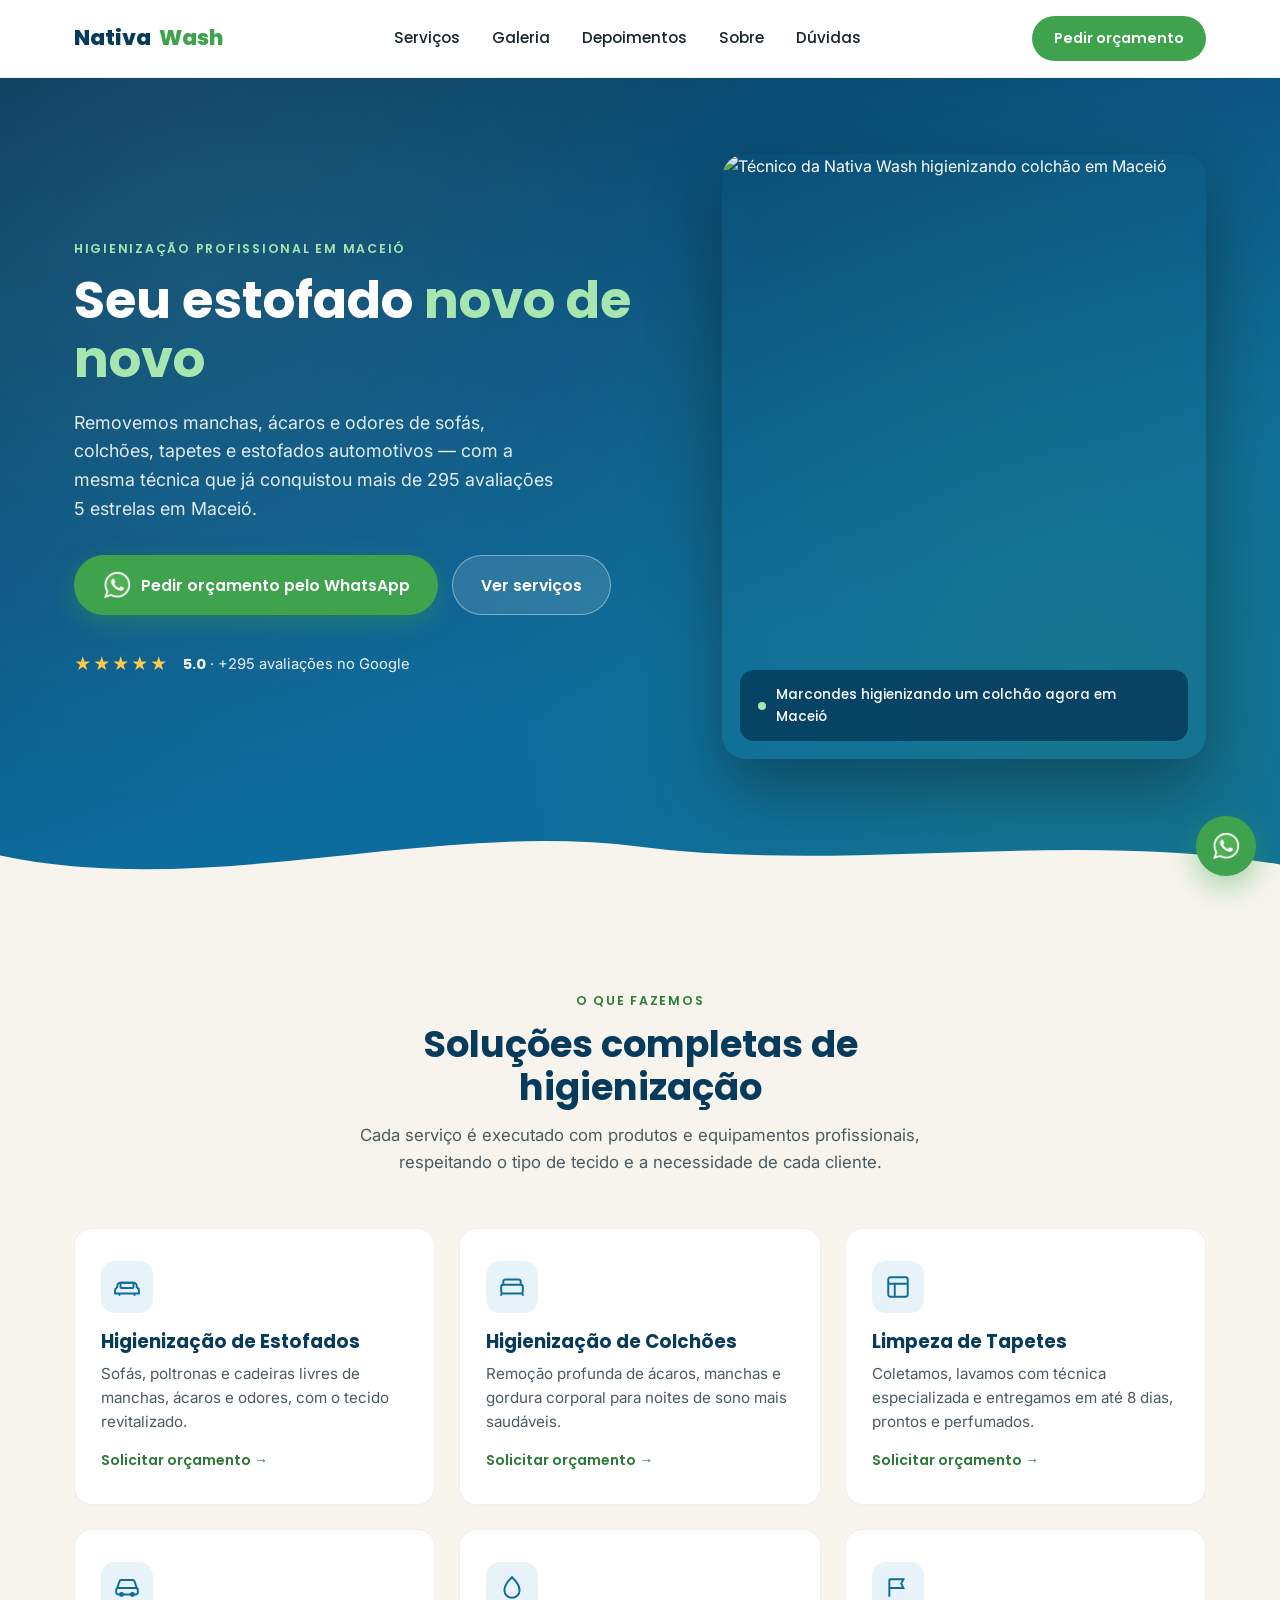
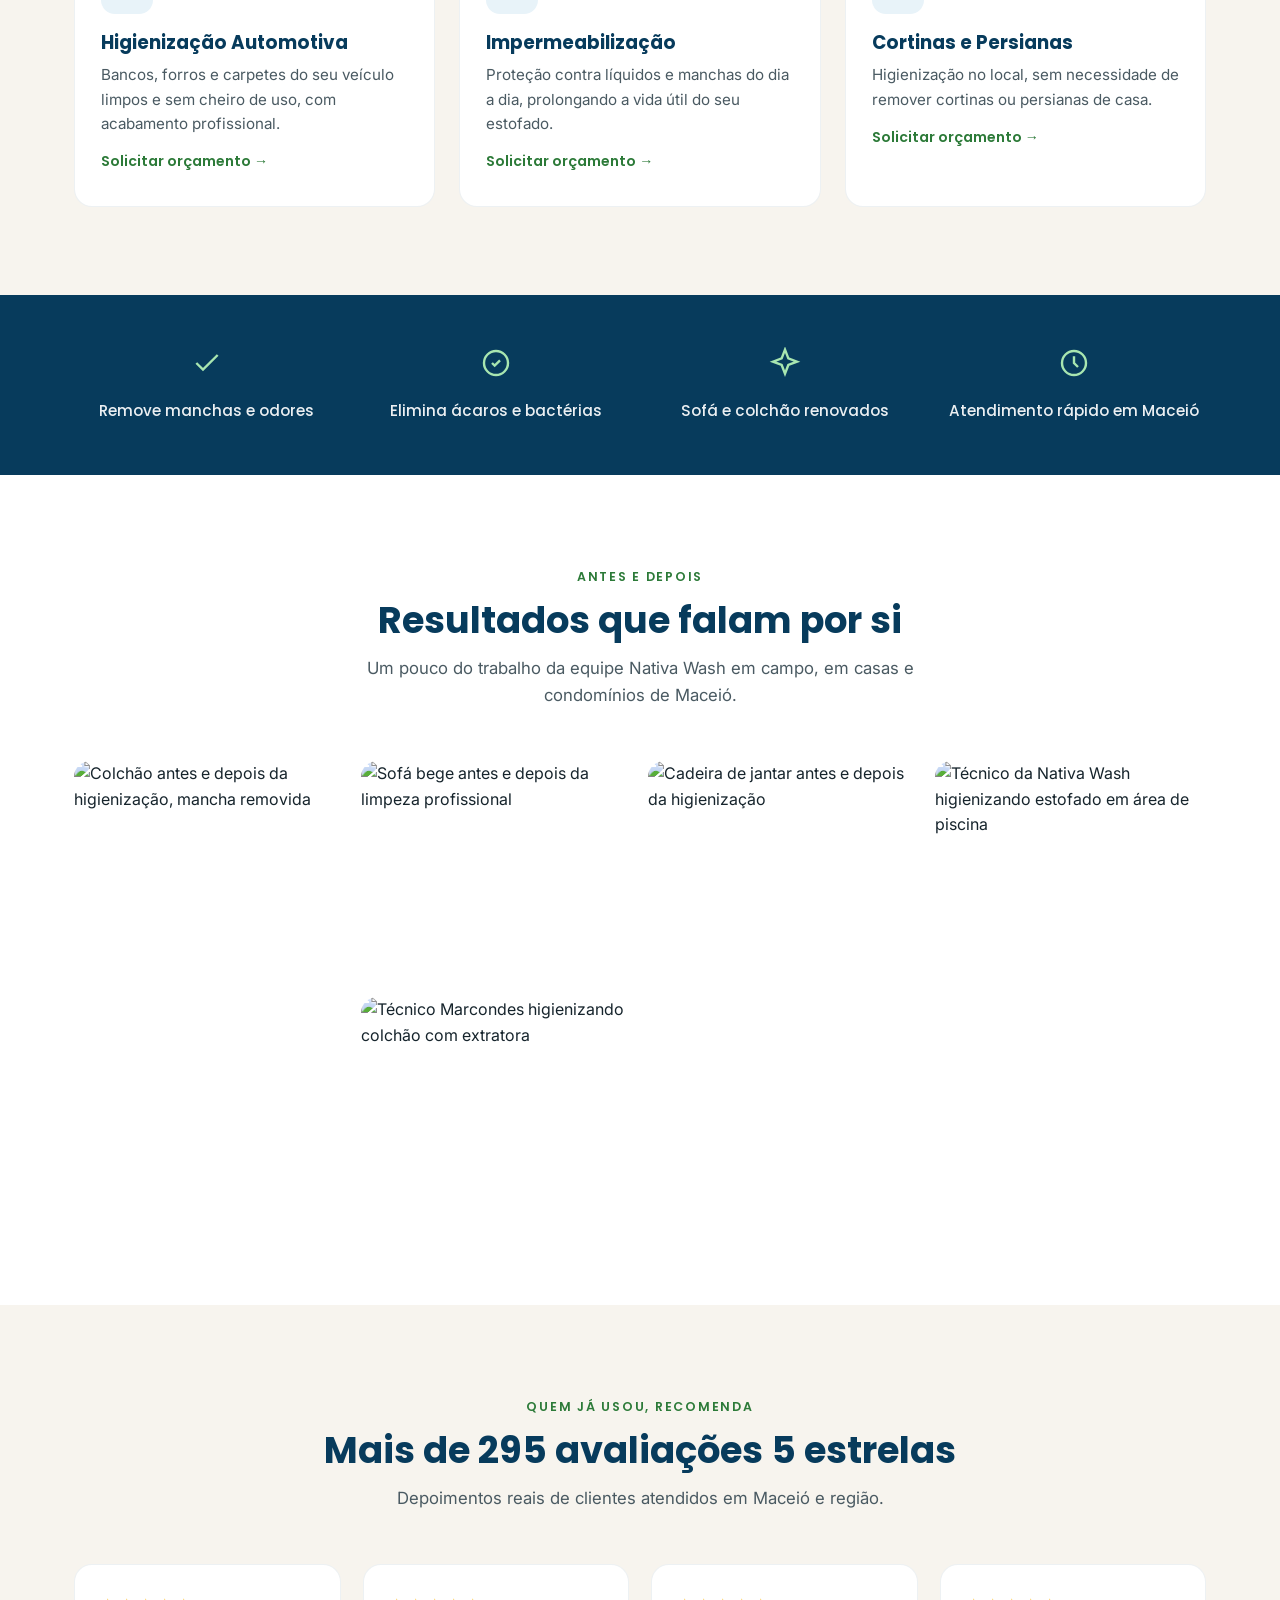
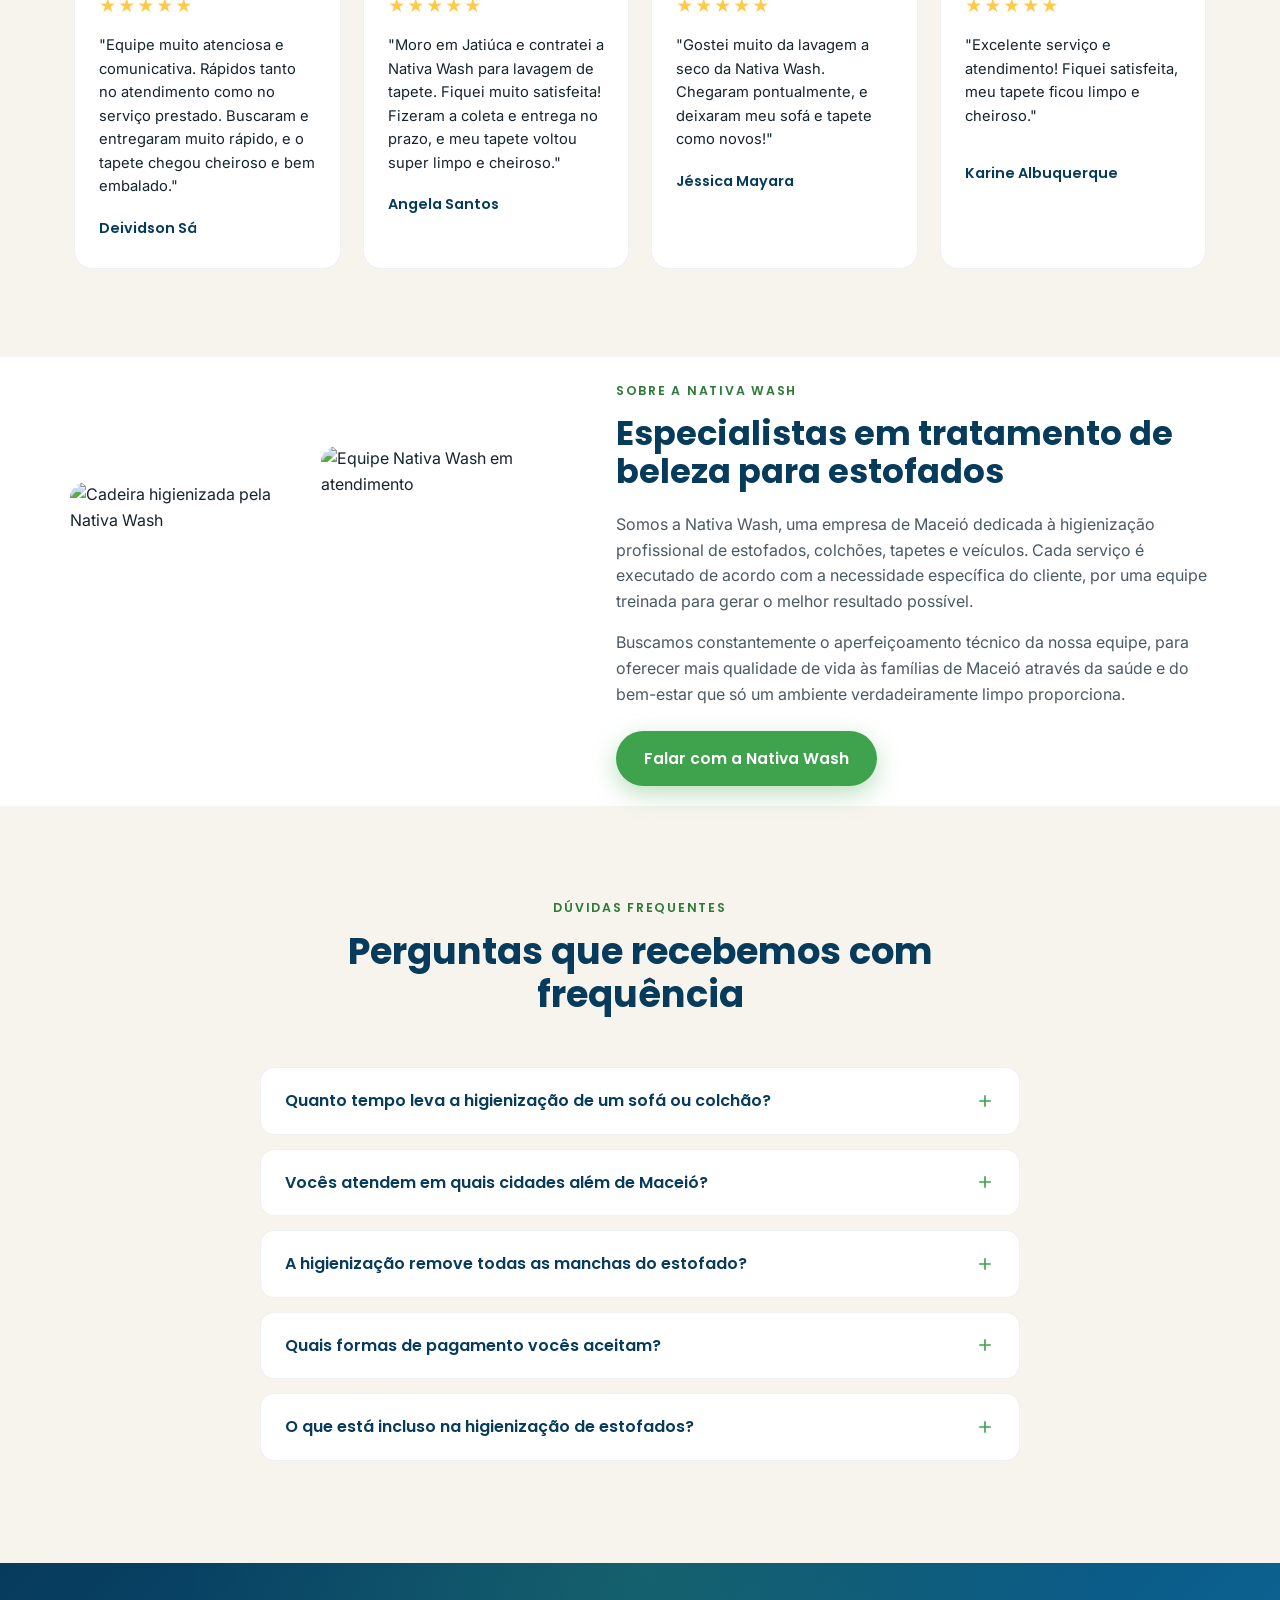
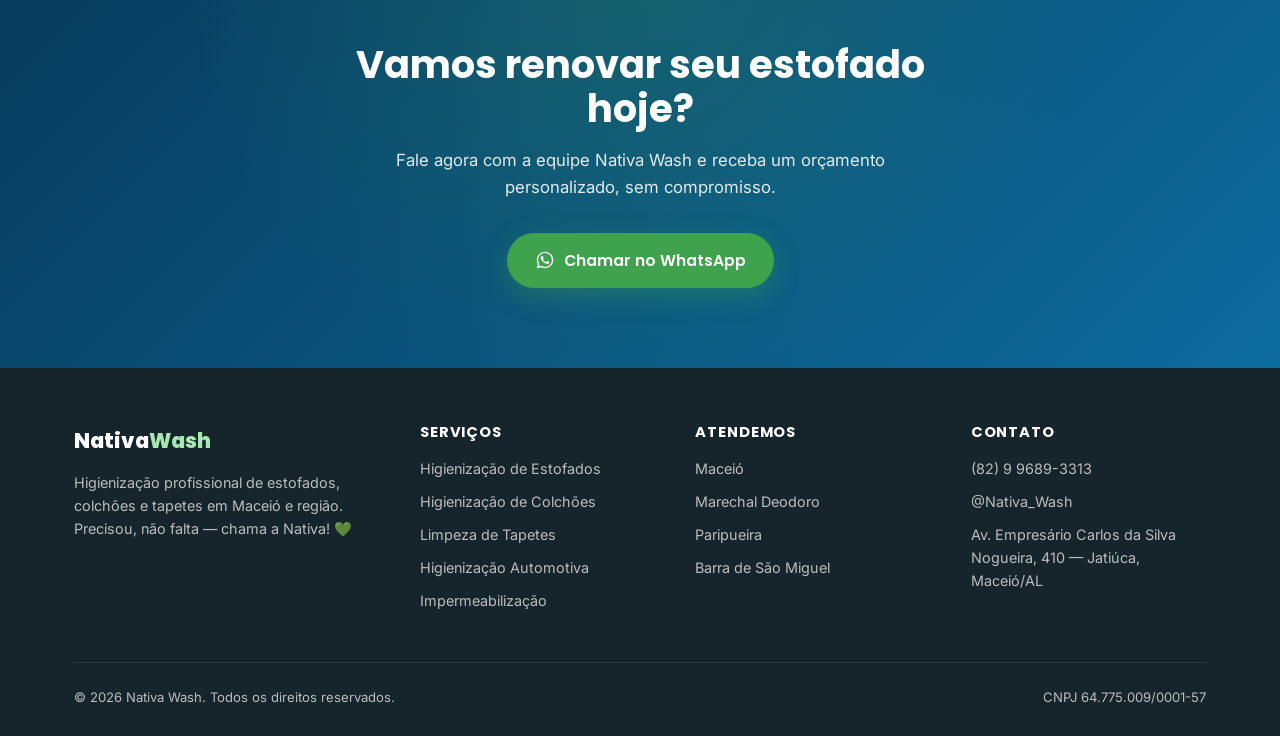
==== index.html @ 1aacaecb "resolvi alguns problemas" ====
<!DOCTYPE html>
<html lang="pt-BR">
<head>
<meta charset="UTF-8">
<meta name="viewport" content="width=device-width, initial-scale=1.0">
<title>Nativa Wash | Limpeza de Sofá, Colchão e Tapetes em Maceió</title>
<meta name="description" content="Higienização profissional de sofás, colchões, tapetes, estofados automotivos e impermeabilização em Maceió, Marechal Deodoro, Paripueira e Barra de São Miguel. +295 avaliações 5 estrelas.">
<meta name="robots" content="index, follow">
<link rel="canonical" href="https://www.nativawash.com.br/">

<meta property="og:type" content="website">
<meta property="og:url" content="https://www.nativawash.com.br/">
<meta property="og:title" content="Nativa Wash | Limpeza de Sofá, Colchão e Tapetes em Maceió">
<meta property="og:description" content="Seu estofado novo de novo! Higienização profissional que remove manchas, ácaros e odores. Atendimento em Maceió e região com mais de 295 avaliações 5 estrelas.">
<meta property="og:locale" content="pt_BR">
<meta property="og:site_name" content="Nativa Wash">

<link rel="stylesheet" href="style.css">

<link rel="preconnect" href="https://fonts.googleapis.com">
<link rel="preconnect" href="https://fonts.gstatic.com" crossorigin>
<link href="https://fonts.googleapis.com/css2?family=Poppins:wght@400;500;600;700;800&family=Inter:wght@400;500;600;700&display=swap" rel="stylesheet">


<script type="application/ld+json">
{
  "@context": "https://schema.org",
  "@type": "LocalBusiness",
  "@id": "https://www.nativawash.com.br/#negocio",
  "name": "Nativa Wash",
  "image": "https://www.nativawash.com.br/images/tecnico-estofado-externo.jpg",
  "description": "Higienização profissional de sofás, colchões, tapetes, cortinas, estofados automotivos e impermeabilização em Maceió e região.",
  "url": "https://www.nativawash.com.br/",
  "telephone": "+5582996893313",
  "priceRange": "R$27,50 - R$300",
  "address": {
    "@type": "PostalAddress",
    "streetAddress": "Av. Empresário Carlos da Silva Nogueira, 410",
    "addressLocality": "Maceió",
    "addressRegion": "AL",
    "addressCountry": "BR"
  },
  "geo": {
    "@type": "GeoCoordinates",
    "latitude": -9.6549,
    "longitude": -35.7089
  },
  "areaServed": [
    {"@type": "City", "name": "Maceió"},
    {"@type": "City", "name": "Marechal Deodoro"},
    {"@type": "City", "name": "Paripueira"},
    {"@type": "City", "name": "Barra de São Miguel"}
  ],
  "openingHoursSpecification": [
    {
      "@type": "OpeningHoursSpecification",
      "dayOfWeek": ["Monday","Tuesday","Wednesday","Thursday","Friday","Saturday"],
      "opens": "08:00",
      "closes": "18:00"
    }
  ],
  "sameAs": [
    "https://www.instagram.com/Nativa_Wash/"
  ],
  "aggregateRating": {
    "@type": "AggregateRating",
    "ratingValue": "5.0",
    "reviewCount": "295"
  },
  "review": [
    {
      "@type": "Review",
      "author": {"@type": "Person", "name": "Deividson Sá"},
      "reviewRating": {"@type": "Rating", "ratingValue": "5"},
      "reviewBody": "Equipe muito atenciosa e comunicativa. Rápidos tanto no atendimento como no serviço prestado. O tapete chegou muito cheiroso e bem embalado."
    },
    {
      "@type": "Review",
      "author": {"@type": "Person", "name": "Angela Santos"},
      "reviewRating": {"@type": "Rating", "ratingValue": "5"},
      "reviewBody": "Contratei a Nativa Wash para lavagem de tapete. Fizeram a coleta e entrega no prazo, e meu tapete voltou super limpo e cheiroso."
    },
    {
      "@type": "Review",
      "author": {"@type": "Person", "name": "Jéssica Mayara"},
      "reviewRating": {"@type": "Rating", "ratingValue": "5"},
      "reviewBody": "Gostei muito da lavagem a seco da Nativa Wash. Chegaram pontualmente, deixaram meu sofá e tapete como novos!"
    },
    {
      "@type": "Review",
      "author": {"@type": "Person", "name": "Karine Albuquerque"},
      "reviewRating": {"@type": "Rating", "ratingValue": "5"},
      "reviewBody": "Excelente serviço e atendimento! Satisfeita, meu tapete ficou limpo e cheiroso."
    }
  ]
}
</script>
<script type="application/ld+json">
{
  "@context": "https://schema.org",
  "@type": "FAQPage",
  "mainEntity": [
    {
      "@type": "Question",
      "name": "Quanto tempo leva a higienização de um sofá ou colchão?",
      "acceptedAnswer": {
        "@type": "Answer",
        "text": "A higienização de sofás e colchões é feita no local e leva em média de 1 a 2 horas, dependendo do tamanho e do tipo de tecido. Já os tapetes são recolhidos, lavados em nossa estrutura e devolvidos em até 8 dias."
      }
    },
    {
      "@type": "Question",
      "name": "Vocês atendem em quais cidades além de Maceió?",
      "acceptedAnswer": {
        "@type": "Answer",
        "text": "Além de Maceió, atendemos Marechal Deodoro, Paripueira e Barra de São Miguel."
      }
    },
    {
      "@type": "Question",
      "name": "A higienização remove todas as manchas do estofado?",
      "acceptedAnswer": {
        "@type": "Answer",
        "text": "Nosso processo faz o tratamento e remoção de manchas com produtos e técnicas profissionais, alcançando ótimos resultados na grande maioria dos casos. Manchas muito antigas ou em tecidos já desgastados podem ter remoção parcial, o que é avaliado antes do serviço."
      }
    },
    {
      "@type": "Question",
      "name": "Quais formas de pagamento vocês aceitam?",
      "acceptedAnswer": {
        "@type": "Answer",
        "text": "Aceitamos cartão, dinheiro e Pix, com condições à vista com desconto ou parcelado em até 3x."
      }
    },
    {
      "@type": "Question",
      "name": "O que está incluso na higienização de estofados?",
      "acceptedAnswer": {
        "@type": "Answer",
        "text": "O serviço inclui alvejamento do tecido, tratamento e remoção de manchas, higienização profunda e neutralização de odores, deixando o estofado limpo, renovado e livre de ácaros."
      }
    }
  ]
}
</script>

</head>
<body>
<header>
  <div class="nav-wrap">
    <a href="#" class="logo">Nativa<span>Wash</span></a>
    <nav class="nav-links">
      <a href="#servicos">Serviços</a>
      <a href="#galeria">Galeria</a>
      <a href="#depoimentos">Depoimentos</a>
      <a href="#sobre">Sobre</a>
      <a href="#faq">Dúvidas</a>
    </nav>
    <a href="https://api.whatsapp.com/send?phone=5582996893313&text=Ol%C3%A1!%20Quero%20um%20or%C3%A7amento%20de%20higieniza%C3%A7%C3%A3o." class="nav-cta">Pedir orçamento</a>
  </div>
</header>

<section class="hero">
  <div class="container hero-grid">
    <div>
      <span class="eyebrow" style="color:#A8E6B0;">Higienização profissional em Maceió</span>
      <h1>Seu estofado <em>novo de novo</em></h1>
      <p class="lead">Removemos manchas, ácaros e odores de sofás, colchões, tapetes e estofados automotivos — com a mesma técnica que já conquistou mais de 295 avaliações 5 estrelas em Maceió.</p>
      <div class="hero-ctas">
        <a href="https://api.whatsapp.com/send?phone=5582996893313&text=Ol%C3%A1!%20Quero%20um%20or%C3%A7amento%20de%20higieniza%C3%A7%C3%A3o." class="btn btn-primary">
          <img src="images/icons/whatsapp.ico" alt="logo whatsapp" width="30px">
          Pedir orçamento pelo WhatsApp
        </a>
        <a href="#servicos" class="btn btn-ghost">Ver serviços</a>
      </div>
      <div class="hero-trust">
        <span class="stars">★★★★★</span>
        <span><b>5.0</b> · +295 avaliações no Google</span>
      </div>
    </div>
    <div class="hero-photo">
      <img src="images/colchao-tecnico-trabalhando.jpg" alt="Técnico da Nativa Wash higienizando colchão em Maceió" loading="eager">
      <div class="hero-photo-badge">
        <span class="dot"></span>
        Marcondes higienizando um colchão agora em Maceió
      </div>
    </div>
  </div>
  <div class="wave-divider">
    <svg viewBox="0 0 1440 90" preserveAspectRatio="none" xmlns="http://www.w3.org/2000/svg">
      <path d="M0,40 C240,90 480,0 720,30 C960,60 1200,10 1440,50 L1440,90 L0,90 Z" fill="#F7F4EE"/>
    </svg>
  </div>
</section>

<section id="servicos" class="services-section">
  <div class="container">
    <div class="section-head">
      <span class="eyebrow">O que fazemos</span>
      <h2>Soluções completas de higienização</h2>
      <p>Cada serviço é executado com produtos e equipamentos profissionais, respeitando o tipo de tecido e a necessidade de cada cliente.</p>
    </div>
    <div class="services-grid">

      <div class="service-card">
        <div class="service-icon"><svg viewBox="0 0 24 24" fill="none" stroke="currentColor" stroke-width="1.8"><path d="M3 13v-2a3 3 0 0 1 3-3h12a3 3 0 0 1 3 3v2"/><path d="M3 13a2 2 0 0 0-2 2v3h22v-3a2 2 0 0 0-2-2"/><path d="M5 18v2M19 18v2"/><rect x="6" y="8" width="12" height="5" rx="1"/></svg></div>
        <h3>Higienização de Estofados</h3>
        <p>Sofás, poltronas e cadeiras livres de manchas, ácaros e odores, com o tecido revitalizado.</p>
        <a href="https://api.whatsapp.com/send?phone=5582996893313&text=Quero%20or%C3%A7amento%20para%20higieniza%C3%A7%C3%A3o%20de%20estofado">Solicitar orçamento →</a>
      </div>

      <div class="service-card">
        <div class="service-icon"><svg viewBox="0 0 24 24" fill="none" stroke="currentColor" stroke-width="1.8"><rect x="2" y="10" width="20" height="8" rx="2"/><path d="M4 10V7a2 2 0 0 1 2-2h12a2 2 0 0 1 2 2v3"/><path d="M2 18v2M22 18v2"/></svg></div>
        <h3>Higienização de Colchões</h3>
        <p>Remoção profunda de ácaros, manchas e gordura corporal para noites de sono mais saudáveis.</p>
        <a href="https://api.whatsapp.com/send?phone=5582996893313&text=Quero%20or%C3%A7amento%20para%20higieniza%C3%A7%C3%A3o%20de%20colch%C3%A3o">Solicitar orçamento →</a>
      </div>

      <div class="service-card">
        <div class="service-icon"><svg viewBox="0 0 24 24" fill="none" stroke="currentColor" stroke-width="1.8"><rect x="3" y="3" width="18" height="18" rx="2"/><path d="M3 9h18M9 21V9"/></svg></div>
        <h3>Limpeza de Tapetes</h3>
        <p>Coletamos, lavamos com técnica especializada e entregamos em até 8 dias, prontos e perfumados.</p>
        <a href="https://api.whatsapp.com/send?phone=5582996893313&text=Quero%20or%C3%A7amento%20para%20limpeza%20de%20tapete">Solicitar orçamento →</a>
      </div>

      <div class="service-card">
        <div class="service-icon"><svg viewBox="0 0 24 24" fill="none" stroke="currentColor" stroke-width="1.8"><path d="M3 12l2-6a2 2 0 0 1 2-1.4h10a2 2 0 0 1 2 1.4l2 6"/><rect x="2" y="12" width="20" height="6" rx="2"/><circle cx="7" cy="18" r="1.4"/><circle cx="17" cy="18" r="1.4"/></svg></div>
        <h3>Higienização Automotiva</h3>
        <p>Bancos, forros e carpetes do seu veículo limpos e sem cheiro de uso, com acabamento profissional.</p>
        <a href="https://api.whatsapp.com/send?phone=5582996893313&text=Quero%20or%C3%A7amento%20para%20higieniza%C3%A7%C3%A3o%20automotiva">Solicitar orçamento →</a>
      </div>

      <div class="service-card">
        <div class="service-icon"><svg viewBox="0 0 24 24" fill="none" stroke="currentColor" stroke-width="1.8"><path d="M12 2s7 6.5 7 12a7 7 0 0 1-14 0c0-5.5 7-12 7-12z"/></svg></div>
        <h3>Impermeabilização</h3>
        <p>Proteção contra líquidos e manchas do dia a dia, prolongando a vida útil do seu estofado.</p>
        <a href="https://api.whatsapp.com/send?phone=5582996893313&text=Quero%20or%C3%A7amento%20para%20impermeabiliza%C3%A7%C3%A3o">Solicitar orçamento →</a>
      </div>

      <div class="service-card">
        <div class="service-icon"><svg viewBox="0 0 24 24" fill="none" stroke="currentColor" stroke-width="1.8"><path d="M4 4v16M4 4h13l-2 4 2 4H4"/></svg></div>
        <h3>Cortinas e Persianas</h3>
        <p>Higienização no local, sem necessidade de remover cortinas ou persianas de casa.</p>
        <a href="https://api.whatsapp.com/send?phone=5582996893313&text=Quero%20or%C3%A7amento%20para%20cortinas%20e%20persianas">Solicitar orçamento →</a>
      </div>

    </div>
  </div>
</section>

<div class="benefits">
  <div class="container benefits-grid">
    <div class="benefit-item">
      <svg viewBox="0 0 24 24" fill="none" stroke="currentColor" stroke-width="1.8"><path d="M20 6L9 17l-5-5"/></svg>
      <p>Remove manchas e odores</p>
    </div>
    <div class="benefit-item">
      <svg viewBox="0 0 24 24" fill="none" stroke="currentColor" stroke-width="1.8"><circle cx="12" cy="12" r="9"/><path d="M9 12l2 2 4-4"/></svg>
      <p>Elimina ácaros e bactérias</p>
    </div>
    <div class="benefit-item">
      <svg viewBox="0 0 24 24" fill="none" stroke="currentColor" stroke-width="1.8"><path d="M12 2l2.5 6.5L21 11l-6.5 2.5L12 20l-2.5-6.5L3 11l6.5-2.5z"/></svg>
      <p>Sofá e colchão renovados</p>
    </div>
    <div class="benefit-item">
      <svg viewBox="0 0 24 24" fill="none" stroke="currentColor" stroke-width="1.8"><circle cx="12" cy="12" r="9"/><path d="M12 7v5l3 3"/></svg>
      <p>Atendimento rápido em Maceió</p>
    </div>
  </div>
</div>

<section id="galeria">
  <div class="container">
    <div class="section-head">
      <span class="eyebrow">Antes e depois</span>
      <h2>Resultados que falam por si</h2>
      <p>Um pouco do trabalho da equipe Nativa Wash em campo, em casas e condomínios de Maceió.</p>
    </div>
    <div class="gallery-grid">
      <a href="images/colchao-mancha-antes-depois.jpg" target="_blank" class="gallery-item-tall" data-label="Colchão: mancha removida por completo">
        <img src="images/colchao-mancha-antes-depois.jpg" alt="Colchão antes e depois da higienização, mancha removida" loading="lazy">
      </a>
      <a href="images/sofa-antes-depois.jpg" target="_blank" data-label="Sofá: manchas removidas">
        <img src="images/sofa-antes-depois.jpg" alt="Sofá bege antes e depois da limpeza profissional" loading="lazy">
      </a>
      <a href="images/cadeira-antes-depois.jpg" target="_blank" data-label="Cadeira de jantar renovada">
        <img src="images/cadeira-antes-depois.jpg" alt="Cadeira de jantar antes e depois da higienização" loading="lazy">
      </a>
      <a href="images/tecnico-estofado-externo.jpg" target="_blank" class="gallery-item-tall" data-label="Higienização de estofado de área externa">
        <img src="images/tecnico-estofado-externo.jpg" alt="Técnico da Nativa Wash higienizando estofado em área de piscina" loading="lazy">
      </a>
      <a href="images/colchao-tecnico-trabalhando.jpg" target="_blank" data-label="Colchão sendo higienizado em Maceió">
        <img src="images/colchao-tecnico-trabalhando.jpg" alt="Técnico Marcondes higienizando colchão com extratora" loading="lazy">
      </a>
    </div>
  </div>
</section>

<section id="depoimentos" class="testimonials-section">
  <div class="container">
    <div class="section-head">
      <span class="eyebrow">Quem já usou, recomenda</span>
      <h2>Mais de 295 avaliações 5 estrelas</h2>
      <p>Depoimentos reais de clientes atendidos em Maceió e região.</p>
    </div>
    <div class="testimonial-grid">
      <div class="testimonial-card">
        <span class="stars">★★★★★</span>
        <p>"Equipe muito atenciosa e comunicativa. Rápidos tanto no atendimento como no serviço prestado. Buscaram e entregaram muito rápido, e o tapete chegou cheiroso e bem embalado."</p>
        <div class="testimonial-name">Deividson Sá</div>
      </div>
      <div class="testimonial-card">
        <span class="stars">★★★★★</span>
        <p>"Moro em Jatiúca e contratei a Nativa Wash para lavagem de tapete. Fiquei muito satisfeita! Fizeram a coleta e entrega no prazo, e meu tapete voltou super limpo e cheiroso."</p>
        <div class="testimonial-name">Angela Santos</div>
      </div>
      <div class="testimonial-card">
        <span class="stars">★★★★★</span>
        <p>"Gostei muito da lavagem a seco da Nativa Wash. Chegaram pontualmente, e deixaram meu sofá e tapete como novos!"</p>
        <div class="testimonial-name">Jéssica Mayara</div>
      </div>
      <div class="testimonial-card">
        <span class="stars">★★★★★</span>
        <p>"Excelente serviço e atendimento! Fiquei satisfeita, meu tapete ficou limpo e cheiroso."</p>
        <div class="testimonial-name">Karine Albuquerque</div>
      </div>
    </div>
  </div>
</section>

<section id="sobre" class="container about-section">
  <div class="about-images">
    <img src="images/cadeira-antes-depois.jpg" alt="Cadeira higienizada pela Nativa Wash" loading="lazy">
    <img src="images/tecnico-estofado-externo.jpg" alt="Equipe Nativa Wash em atendimento" loading="lazy">
  </div>
  <div class="about-text">
    <span class="eyebrow">Sobre a Nativa Wash</span>
    <h2>Especialistas em tratamento de beleza para estofados</h2>
    <p>Somos a Nativa Wash, uma empresa de Maceió dedicada à higienização profissional de estofados, colchões, tapetes e veículos. Cada serviço é executado de acordo com a necessidade específica do cliente, por uma equipe treinada para gerar o melhor resultado possível.</p>
    <p>Buscamos constantemente o aperfeiçoamento técnico da nossa equipe, para oferecer mais qualidade de vida às famílias de Maceió através da saúde e do bem-estar que só um ambiente verdadeiramente limpo proporciona.</p>
    <a href="https://api.whatsapp.com/send?phone=5582996893313" class="btn btn-primary" style="background:var(--green); margin-top:8px;">Falar com a Nativa Wash</a>
  </div>
</section>

<section id="faq" class="faq-section">
  <div class="container">
    <div class="section-head">
      <span class="eyebrow">Dúvidas frequentes</span>
      <h2>Perguntas que recebemos com frequência</h2>
    </div>
    <div class="faq-list">

      <div class="faq-item">
        <div class="faq-question">Quanto tempo leva a higienização de um sofá ou colchão?
          <svg viewBox="0 0 24 24" fill="none" stroke="currentColor" stroke-width="2"><path d="M12 5v14M5 12h14"/></svg>
        </div>
        <div class="faq-answer">A higienização de sofás e colchões é feita no local e leva em média de 1 a 2 horas, dependendo do tamanho e do tipo de tecido. Já os tapetes são recolhidos, lavados em nossa estrutura e devolvidos em até 8 dias.</div>
      </div>

      <div class="faq-item">
        <div class="faq-question">Vocês atendem em quais cidades além de Maceió?
          <svg viewBox="0 0 24 24" fill="none" stroke="currentColor" stroke-width="2"><path d="M12 5v14M5 12h14"/></svg>
        </div>
        <div class="faq-answer">Além de Maceió, atendemos Marechal Deodoro, Paripueira e Barra de São Miguel.</div>
      </div>

      <div class="faq-item">
        <div class="faq-question">A higienização remove todas as manchas do estofado?
          <svg viewBox="0 0 24 24" fill="none" stroke="currentColor" stroke-width="2"><path d="M12 5v14M5 12h14"/></svg>
        </div>
        <div class="faq-answer">Nosso processo faz o tratamento e remoção de manchas com produtos e técnicas profissionais, alcançando ótimos resultados na grande maioria dos casos. Manchas muito antigas ou em tecidos já desgastados podem ter remoção parcial, o que avaliamos antes do serviço.</div>
      </div>

      <div class="faq-item">
        <div class="faq-question">Quais formas de pagamento vocês aceitam?
          <svg viewBox="0 0 24 24" fill="none" stroke="currentColor" stroke-width="2"><path d="M12 5v14M5 12h14"/></svg>
        </div>
        <div class="faq-answer">Aceitamos cartão, dinheiro e Pix, com condições à vista com desconto ou parcelado em até 3x.</div>
      </div>

      <div class="faq-item">
        <div class="faq-question">O que está incluso na higienização de estofados?
          <svg viewBox="0 0 24 24" fill="none" stroke="currentColor" stroke-width="2"><path d="M12 5v14M5 12h14"/></svg>
        </div>
        <div class="faq-answer">O serviço inclui alvejamento do tecido, tratamento e remoção de manchas, higienização profunda e neutralização de odores, deixando o estofado limpo, renovado e livre de ácaros.</div>
      </div>

    </div>
  </div>
</section>

<section class="final-cta">
  <div class="container final-cta-inner">
    <h2>Vamos renovar seu estofado hoje?</h2>
    <p>Fale agora com a equipe Nativa Wash e receba um orçamento personalizado, sem compromisso.</p>
    <a href="https://api.whatsapp.com/send?phone=5582996893313&text=Ol%C3%A1!%20Quero%20um%20or%C3%A7amento%20de%20higieniza%C3%A7%C3%A3o." class="btn btn-primary">
      <svg width="20" height="20" viewBox="0 0 24 24" fill="currentColor"><path d="M12.04 2C6.58 2 2.13 6.45 2.13 11.91c0 1.75.46 3.45 1.32 4.95L2.05 22l5.25-1.38a9.9 9.9 0 0 0 4.74 1.21h.01c5.46 0 9.9-4.45 9.9-9.91 0-2.65-1.03-5.13-2.9-7C17.18 3.03 14.69 2 12.04 2m0 1.67c2.2 0 4.27.86 5.82 2.42a8.19 8.19 0 0 1 2.41 5.82c0 4.53-3.7 8.24-8.24 8.24a8.2 8.2 0 0 1-4.19-1.15l-.3-.18-3.12.82.83-3.04-.2-.31a8.18 8.18 0 0 1-1.26-4.38c0-4.54 3.7-8.24 8.25-8.24M8.53 7.33c-.16 0-.43.06-.66.31s-.87.86-.87 2.07.9 2.4 1.02 2.56c.12.17 1.75 2.67 4.25 3.74.59.26 1.06.41 1.42.52.6.19 1.14.16 1.57.1.48-.07 1.46-.6 1.67-1.18s.21-1.07.15-1.18-.23-.16-.48-.28-1.47-.72-1.7-.81-.4-.13-.56.13-.64.81-.78.97-.29.19-.54.06a6.8 6.8 0 0 1-2-1.23 7.5 7.5 0 0 1-1.38-1.72c-.14-.25-.01-.38.11-.5.11-.11.25-.29.37-.43.12-.15.16-.25.24-.42.08-.16.04-.31-.02-.43s-.56-1.35-.77-1.85c-.2-.48-.4-.42-.56-.42z"/></svg>
      Chamar no WhatsApp
    </a>
  </div>
</section>

<footer>
  <div class="container">
    <div class="footer-grid">
      <div>
        <div class="footer-logo">Nativa<span>Wash</span></div>
        <p style="font-size:0.9rem; max-width:280px;">Higienização profissional de estofados, colchões e tapetes em Maceió e região. Precisou, não falta — chama a Nativa! 💚</p>
      </div>
      <div>
        <h4>Serviços</h4>
        <ul>
          <li><a href="#servicos">Higienização de Estofados</a></li>
          <li><a href="#servicos">Higienização de Colchões</a></li>
          <li><a href="#servicos">Limpeza de Tapetes</a></li>
          <li><a href="#servicos">Higienização Automotiva</a></li>
          <li><a href="#servicos">Impermeabilização</a></li>
        </ul>
      </div>
      <div>
        <h4>Atendemos</h4>
        <ul>
          <li>Maceió</li>
          <li>Marechal Deodoro</li>
          <li>Paripueira</li>
          <li>Barra de São Miguel</li>
        </ul>
      </div>
      <div>
        <h4>Contato</h4>
        <ul>
          <li><a href="https://api.whatsapp.com/send?phone=5582996893313">(82) 9 9689-3313</a></li>
          <li><a href="https://www.instagram.com/Nativa_Wash/" target="_blank" rel="noopener">@Nativa_Wash</a></li>
          <li>Av. Empresário Carlos da Silva Nogueira, 410 — Jatiúca, Maceió/AL</li>
        </ul>
      </div>
    </div>
    <div class="footer-bottom">
      <span>© 2026 Nativa Wash. Todos os direitos reservados.</span>
      <span>CNPJ 64.775.009/0001-57</span>
    </div>
  </div>
</footer>

<a href="https://api.whatsapp.com/send?phone=5582996893313&text=Ol%C3%A1!%20Quero%20um%20or%C3%A7amento%20de%20higieniza%C3%A7%C3%A3o." class="wa-float" aria-label="Falar no WhatsApp">
  <img src="images/icons/whatsapp.ico" alt="logo do botao do whatsapp" width="30px">
</a>

<script>
document.querySelectorAll('.faq-question').forEach(function(q){
  q.addEventListener('click', function(){
    var item = q.closest('.faq-item');
    var wasOpen = item.classList.contains('open');
    document.querySelectorAll('.faq-item').forEach(function(i){ i.classList.remove('open'); });
    if(!wasOpen){ item.classList.add('open'); }
  });
});

</script>
</body>
</html>
---- style.css ----
:root{
  --blue-deep: #073B5C;
  --blue: #0D6C9E;
  --blue-light: #E8F3F9;
  --green: #3FA34D;
  --green-deep: #2C7A38;
  --sand: #F7F4EE;
  --ink: #16242C;
  --ink-soft: #4A5A62;
  --white: #FFFFFF;
  --font-display: 'Poppins', sans-serif;
  --font-body: 'Inter', sans-serif;
}

*{margin:0;padding:0;box-sizing:border-box;}

html{scroll-behavior:smooth;}

body{
  font-family: var(--font-body);
  color: var(--ink);
  background: var(--white);
  line-height: 1.6;
  overflow-x: hidden;
}

a{text-decoration:none;color:inherit;}
ul{list-style:none;}
img{max-width:100%;display:block;}

.container{
  max-width: 1180px;
  margin: 0 auto;
  padding: 0 24px;
}

h1,h2,h3,h4{
  font-family: var(--font-display);
  color: var(--blue-deep);
  line-height: 1.15;
}

.eyebrow{
  font-family: var(--font-display);
  font-weight: 600;
  font-size: 0.78rem;
  letter-spacing: 0.14em;
  text-transform: uppercase;
  color: var(--green-deep);
  display: inline-block;
  margin-bottom: 12px;
}

/* Header */
header{
  position: sticky;
  top: 0;
  z-index: 100;
  background: rgba(255,255,255,0.96);
  backdrop-filter: blur(8px);
  border-bottom: 1px solid rgba(7,59,92,0.08);
}

.nav-wrap{
  display: flex;
  align-items: center;
  justify-content: space-between;
  padding: 16px 24px;
  max-width: 1180px;
  margin: 0 auto;
}

.logo{
  font-family: var(--font-display);
  font-weight: 800;
  font-size: 1.35rem;
  color: var(--blue-deep);
  display: flex;
  align-items: center;
  gap: 8px;
}
.logo span{color: var(--green);}

.nav-links{
  display: flex;
  gap: 32px;
  font-family: var(--font-display);
  font-weight: 500;
  font-size: 0.95rem;
}
.nav-links a{
  color: var(--ink);
  transition: color 0.2s;
  position: relative;
}
.nav-links a:hover{color: var(--blue);}

.nav-cta{
  background: var(--green);
  color: var(--white) !important;
  padding: 11px 22px;
  border-radius: 100px;
  font-family: var(--font-display);
  font-weight: 600;
  font-size: 0.9rem;
  transition: background 0.2s, transform 0.2s;
  white-space: nowrap;
}
.nav-cta:hover{background: var(--green-deep); transform: translateY(-1px);}

.menu-toggle{display:none; background:none; border:none; cursor:pointer; padding:8px;}
.menu-toggle svg{width:26px;height:26px;color:var(--blue-deep);}

/* Hero */
.hero{
  position: relative;
  background: linear-gradient(160deg, var(--blue-deep) 0%, var(--blue) 65%);
  color: var(--white);
  padding: 76px 0 140px;
  overflow: hidden;
}

.hero::before{
  content:"";
  position: absolute;
  inset: 0;
  background-image:
    radial-gradient(circle at 15% 20%, rgba(255,255,255,0.07) 0%, transparent 45%),
    radial-gradient(circle at 85% 75%, rgba(63,163,77,0.18) 0%, transparent 50%);
  pointer-events: none;
}

.hero-grid{
  display: grid;
  grid-template-columns: 1.1fr 0.9fr;
  gap: 56px;
  align-items: center;
  position: relative;
  z-index: 2;
}

.hero h1{
  font-size: clamp(2.1rem, 4.2vw, 3.2rem);
  color: var(--white);
  font-weight: 700;
  margin-bottom: 20px;
}
.hero h1 em{
  font-style: normal;
  color: #A8E6B0;
}

.hero p.lead{
  font-size: 1.12rem;
  color: rgba(255,255,255,0.88);
  max-width: 480px;
  margin-bottom: 32px;
}

.hero-ctas{
  display: flex;
  gap: 14px;
  flex-wrap: wrap;
  margin-bottom: 36px;
}

.btn{
  font-family: var(--font-display);
  font-weight: 600;
  font-size: 0.98rem;
  padding: 15px 28px;
  border-radius: 100px;
  display: inline-flex;
  align-items: center;
  gap: 9px;
  transition: transform 0.2s, box-shadow 0.2s, background 0.2s;
  border: none;
  cursor: pointer;
}
.btn-primary{
  background: var(--green);
  color: var(--white);
  box-shadow: 0 8px 24px rgba(63,163,77,0.35);
}
.btn-primary:hover{background: var(--green-deep); transform: translateY(-2px);}
.btn-ghost{
  background: rgba(255,255,255,0.12);
  color: var(--white);
  border: 1.5px solid rgba(255,255,255,0.4);
}
.btn-ghost:hover{background: rgba(255,255,255,0.2);}

.hero-trust{
  display: flex;
  align-items: center;
  gap: 14px;
  color: rgba(255,255,255,0.92);
  font-size: 0.92rem;
}
.stars{color:#FFC94A; font-size:1.05rem; letter-spacing:2px;}
.hero-trust b{font-family:var(--font-display); font-weight:700;}

.hero-photo{
  position: relative;
  border-radius: 24px;
  overflow: hidden;
  box-shadow: 0 30px 70px rgba(0,0,0,0.35);
  aspect-ratio: 4/5;
}
.hero-photo img{width:100%; height:100%; object-fit:cover;}
.hero-photo-badge{
  position: absolute;
  bottom: 18px;
  left: 18px;
  right: 18px;
  background: rgba(7,59,92,0.85);
  backdrop-filter: blur(6px);
  color: var(--white);
  padding: 14px 18px;
  border-radius: 14px;
  font-family: var(--font-display);
  font-size: 0.85rem;
  font-weight: 500;
  display: flex;
  align-items: center;
  gap: 10px;
}
.hero-photo-badge .dot{width:8px;height:8px;border-radius:50%;background:#A8E6B0;flex-shrink:0;}

.wave-divider{
  position: absolute;
  bottom: -1px;
  left: 0;
  width: 100%;
  line-height: 0;
  z-index: 3;
}
.wave-divider svg{width:100%; height:auto; display:block;}

/* Sections */
section{padding: 88px 0;}
.section-head{
  text-align: center;
  max-width: 640px;
  margin: 0 auto 52px;
}
.section-head h2{
  font-size: clamp(1.7rem, 3vw, 2.3rem);
  margin-bottom: 14px;
}
.section-head p{color: var(--ink-soft); font-size: 1.05rem;}

/* Services */
.services-section{background: var(--sand);}
.services-grid{
  display: grid;
  grid-template-columns: repeat(3, 1fr);
  gap: 24px;
}
.service-card{
  background: var(--white);
  border-radius: 18px;
  padding: 32px 26px;
  border: 1px solid rgba(7,59,92,0.07);
  transition: transform 0.25s, box-shadow 0.25s;
}
.service-card:hover{
  transform: translateY(-6px);
  box-shadow: 0 20px 40px rgba(7,59,92,0.1);
}
.service-icon{
  width: 52px; height: 52px;
  background: var(--blue-light);
  border-radius: 14px;
  display: flex; align-items:center; justify-content:center;
  margin-bottom: 18px;
  color: var(--blue);
}
.service-icon svg{width:26px;height:26px;}
.service-card h3{font-size: 1.15rem; margin-bottom: 10px;}
.service-card p{color: var(--ink-soft); font-size: 0.95rem;}
.service-card a{
  color: var(--green-deep);
  font-family: var(--font-display);
  font-weight: 600;
  font-size: 0.88rem;
  margin-top: 14px;
  display: inline-flex;
  align-items: center;
  gap: 6px;
}

/* Benefits strip */
.benefits{
  background: var(--blue-deep);
  color: var(--white);
  padding: 52px 0;
}
.benefits-grid{
  display: grid;
  grid-template-columns: repeat(4, 1fr);
  gap: 24px;
  text-align: center;
}
.benefit-item svg{width:32px;height:32px;color:#A8E6B0; margin-bottom:12px;}
.benefit-item p{font-family: var(--font-display); font-weight: 500; font-size: 0.95rem; color: rgba(255,255,255,0.92);}

/* Gallery */
.gallery-grid{
  display: grid;
  grid-template-columns: repeat(4, 1fr);
  grid-auto-rows: 220px;
  gap: 16px;
}
.gallery-grid a{
  border-radius: 16px;
  overflow: hidden;
  position: relative;
  display:block;
}
.gallery-grid img{width:100%; height:100%; object-fit: cover; transition: transform 0.4s;}
.gallery-grid a:hover img{transform: scale(1.06);}
.gallery-grid a::after{
  content: attr(data-label);
  position: absolute;
  left: 0; right: 0; bottom: 0;
  padding: 14px 16px;
  background: linear-gradient(to top, rgba(7,59,92,0.85), transparent);
  color: var(--white);
  font-family: var(--font-display);
  font-size: 0.82rem;
  font-weight: 500;
  opacity: 0;
  transition: opacity 0.3s;
}
.gallery-grid a:hover::after{opacity: 1;}
.gallery-item-tall{grid-row: span 2;}

/* Testimonials */
.testimonials-section{background: var(--sand);}
.testimonial-grid{
  display: grid;
  grid-template-columns: repeat(4, 1fr);
  gap: 22px;
}
.testimonial-card{
  background: var(--white);
  border-radius: 18px;
  padding: 28px 24px;
  border: 1px solid rgba(7,59,92,0.07);
}
.testimonial-card .stars{display:block; margin-bottom:14px;}
.testimonial-card p{font-size: 0.92rem; color: var(--ink); margin-bottom: 18px; min-height: 110px;}
.testimonial-name{font-family: var(--font-display); font-weight: 600; font-size: 0.9rem; color: var(--blue-deep);}

/* About */
.about-section{
  display: grid;
  grid-template-columns: 0.9fr 1.1fr;
  gap: 60px;
  align-items: center;
  padding: 20px;
}
.about-images{
  display: grid;
  grid-template-columns: 1fr 1fr;
  gap: 16px;
}
.about-images img{border-radius: 16px; aspect-ratio: 1; object-fit: cover;}
.about-images img:first-child{margin-top: 36px;}
.about-text .eyebrow{margin-bottom:14px;}
.about-text h2{font-size: clamp(1.6rem, 3vw, 2.1rem); margin-bottom: 20px;}
.about-text p{color: var(--ink-soft); margin-bottom: 16px;}

/* FAQ */
.faq-section{background: var(--sand);}
.faq-list{max-width: 760px; margin: 0 auto;}
.faq-item{
  background: var(--white);
  border-radius: 14px;
  margin-bottom: 14px;
  border: 1px solid rgba(7,59,92,0.07);
  overflow: hidden;
}
.faq-question{
  padding: 20px 24px;
  cursor: pointer;
  display: flex;
  justify-content: space-between;
  align-items: center;
  font-family: var(--font-display);
  font-weight: 600;
  font-size: 1rem;
  color: var(--blue-deep);
}
.faq-question svg{width:20px; height:20px; flex-shrink:0; transition: transform 0.25s; color: var(--green);}
.faq-item.open .faq-question svg{transform: rotate(45deg);}
.faq-answer{
  max-height: 0;
  overflow: hidden;
  transition: max-height 0.3s ease, padding 0.3s ease;
  padding: 0 24px;
  color: var(--ink-soft);
  font-size: 0.95rem;
}
.faq-item.open .faq-answer{max-height: 220px; padding: 0 24px 22px;}

/* Final CTA */
.final-cta{
  background: linear-gradient(135deg, var(--blue-deep), var(--blue));
  color: var(--white);
  text-align: center;
  padding: 80px 0;
  position: relative;
  overflow: hidden;
}
.final-cta::before{
  content:"";
  position: absolute; inset:0;
  background: radial-gradient(circle at 50% 0%, rgba(63,163,77,0.22), transparent 60%);
}
.final-cta-inner{position: relative; z-index:2; max-width: 620px; margin: 0 auto;}
.final-cta h2{color: var(--white); font-size: clamp(1.7rem, 3.2vw, 2.4rem); margin-bottom: 16px;}
.final-cta p{color: rgba(255,255,255,0.88); margin-bottom: 32px; font-size: 1.05rem;}

/* Footer */
footer{
  background: var(--ink);
  color: rgba(255,255,255,0.7);
  padding: 56px 0 28px;
}
.footer-grid{
  display: grid;
  grid-template-columns: 1.3fr 1fr 1fr 1fr;
  gap: 40px;
  margin-bottom: 40px;
}
.footer-logo{
  font-family: var(--font-display);
  font-weight: 800;
  font-size: 1.3rem;
  color: var(--white);
  margin-bottom: 14px;
}
.footer-logo span{color: #A8E6B0;}
footer h4{
  font-family: var(--font-display);
  color: var(--white);
  font-size: 0.92rem;
  margin-bottom: 16px;
  text-transform: uppercase;
  letter-spacing: 0.06em;
}
footer ul li{margin-bottom: 10px; font-size: 0.9rem;}
footer ul li a:hover{color: var(--white);}
.footer-bottom{
  border-top: 1px solid rgba(255,255,255,0.1);
  padding-top: 24px;
  font-size: 0.82rem;
  display: flex;
  justify-content: space-between;
  flex-wrap: wrap;
  gap: 12px;
}

/* WhatsApp floating button */
.wa-float{
  position: fixed;
  bottom: 24px;
  right: 24px;
  background: var(--green);
  color: var(--white);
  width: 60px; height: 60px;
  border-radius: 50%;
  display: flex; align-items:center; justify-content:center;
  box-shadow: 0 10px 30px rgba(63,163,77,0.45);
  z-index: 200;
  transition: transform 0.2s;
}
.wa-float:hover{transform: scale(1.08);}
.wa-float svg{width:28px;height:28px;}

/* Responsive */
@media (max-width: 900px){
  .nav-links{display:none;}
  .menu-toggle{display:block;}
  .hero-grid{grid-template-columns: 1fr; gap: 40px;}
  .hero-photo{max-width: 420px; margin: 0 auto; order:-1;}
  .services-grid{grid-template-columns: 1fr 1fr;}
  .benefits-grid{grid-template-columns: 1fr 1fr; gap:32px;}
  .gallery-grid{grid-template-columns: 1fr 1fr; grid-auto-rows: 200px;}
  .testimonial-grid{grid-template-columns: 1fr 1fr;}
  .about-section{grid-template-columns: 1fr;}
  .about-images{order:-1;}
  .footer-grid{grid-template-columns: 1fr 1fr;}
}
@media (max-width: 560px){
  .services-grid{grid-template-columns: 1fr;}
  .benefits-grid{grid-template-columns: 1fr 1fr;}
  .gallery-grid{grid-template-columns: 1fr 1fr;}
  .testimonial-grid{grid-template-columns: 1fr;}
  .footer-grid{grid-template-columns: 1fr;}
  .hero-ctas{flex-direction: column;}
  .hero-ctas .btn{justify-content:center;}
}
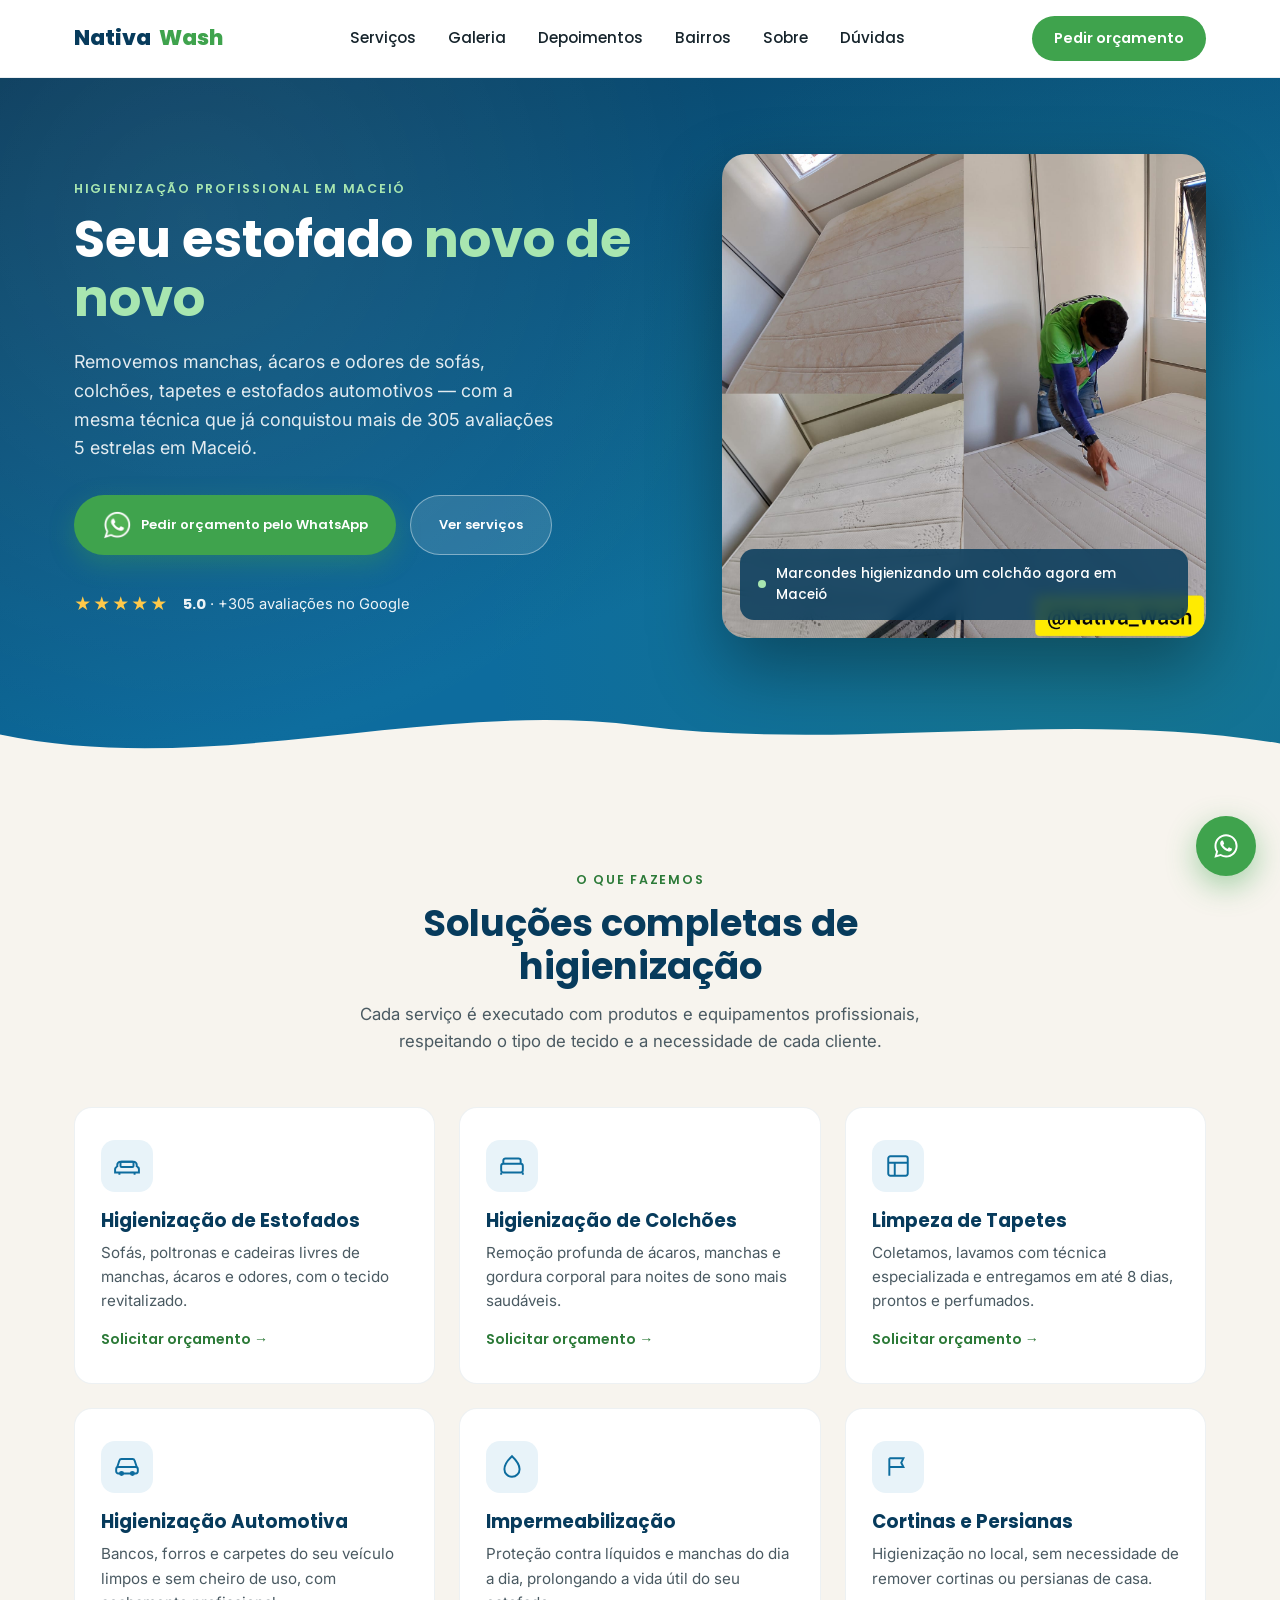
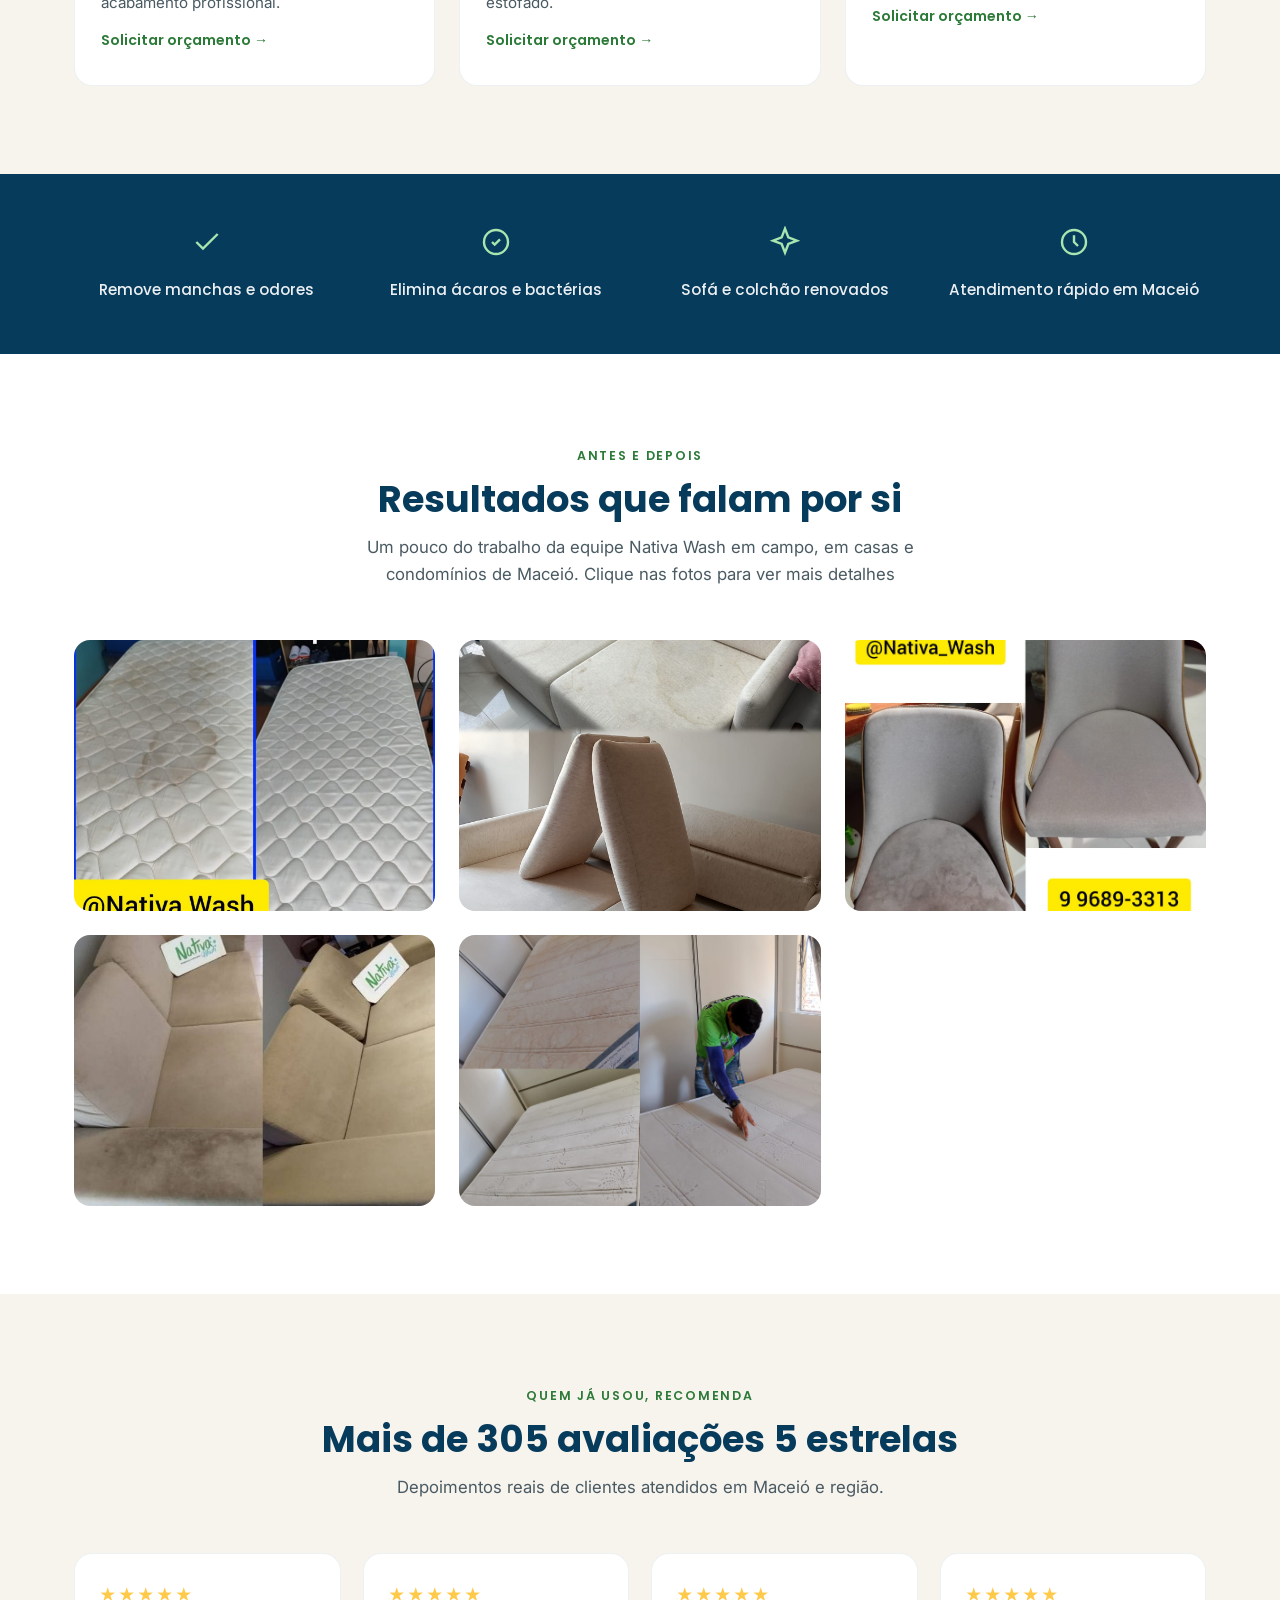
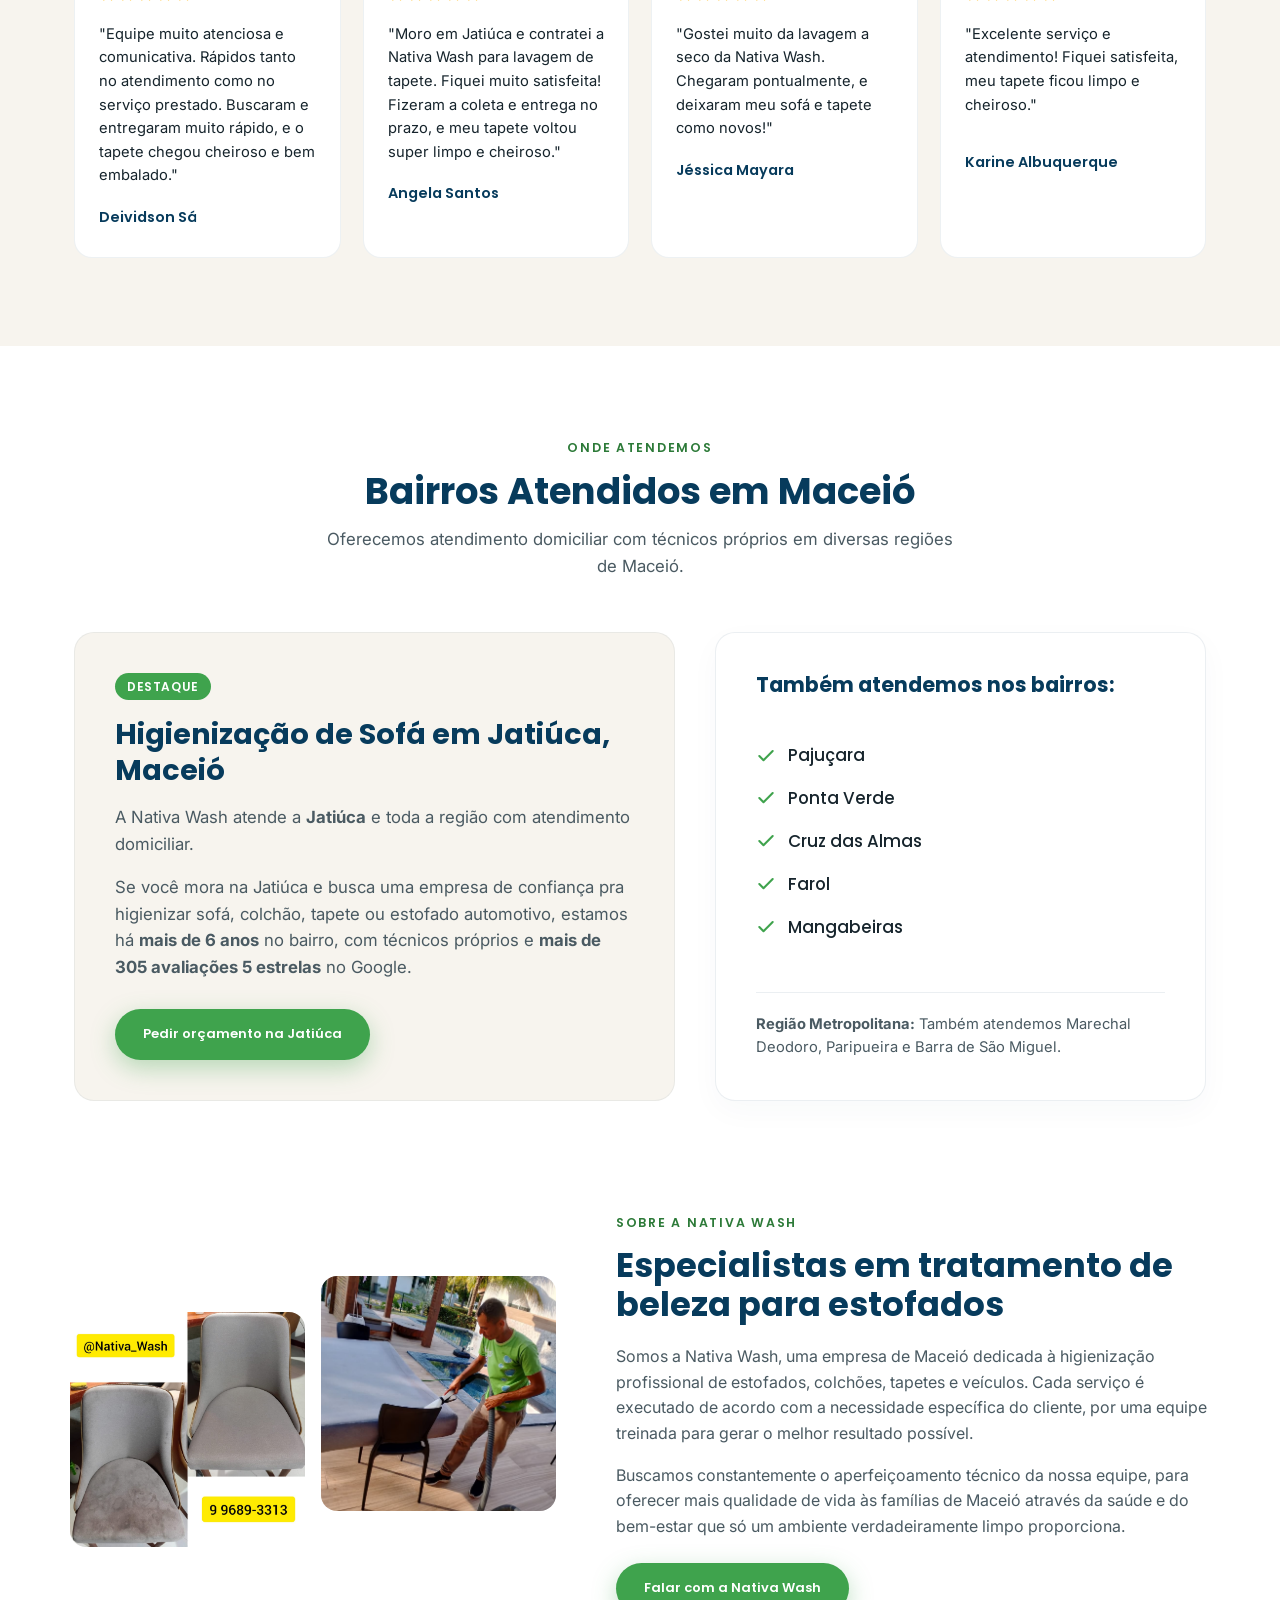
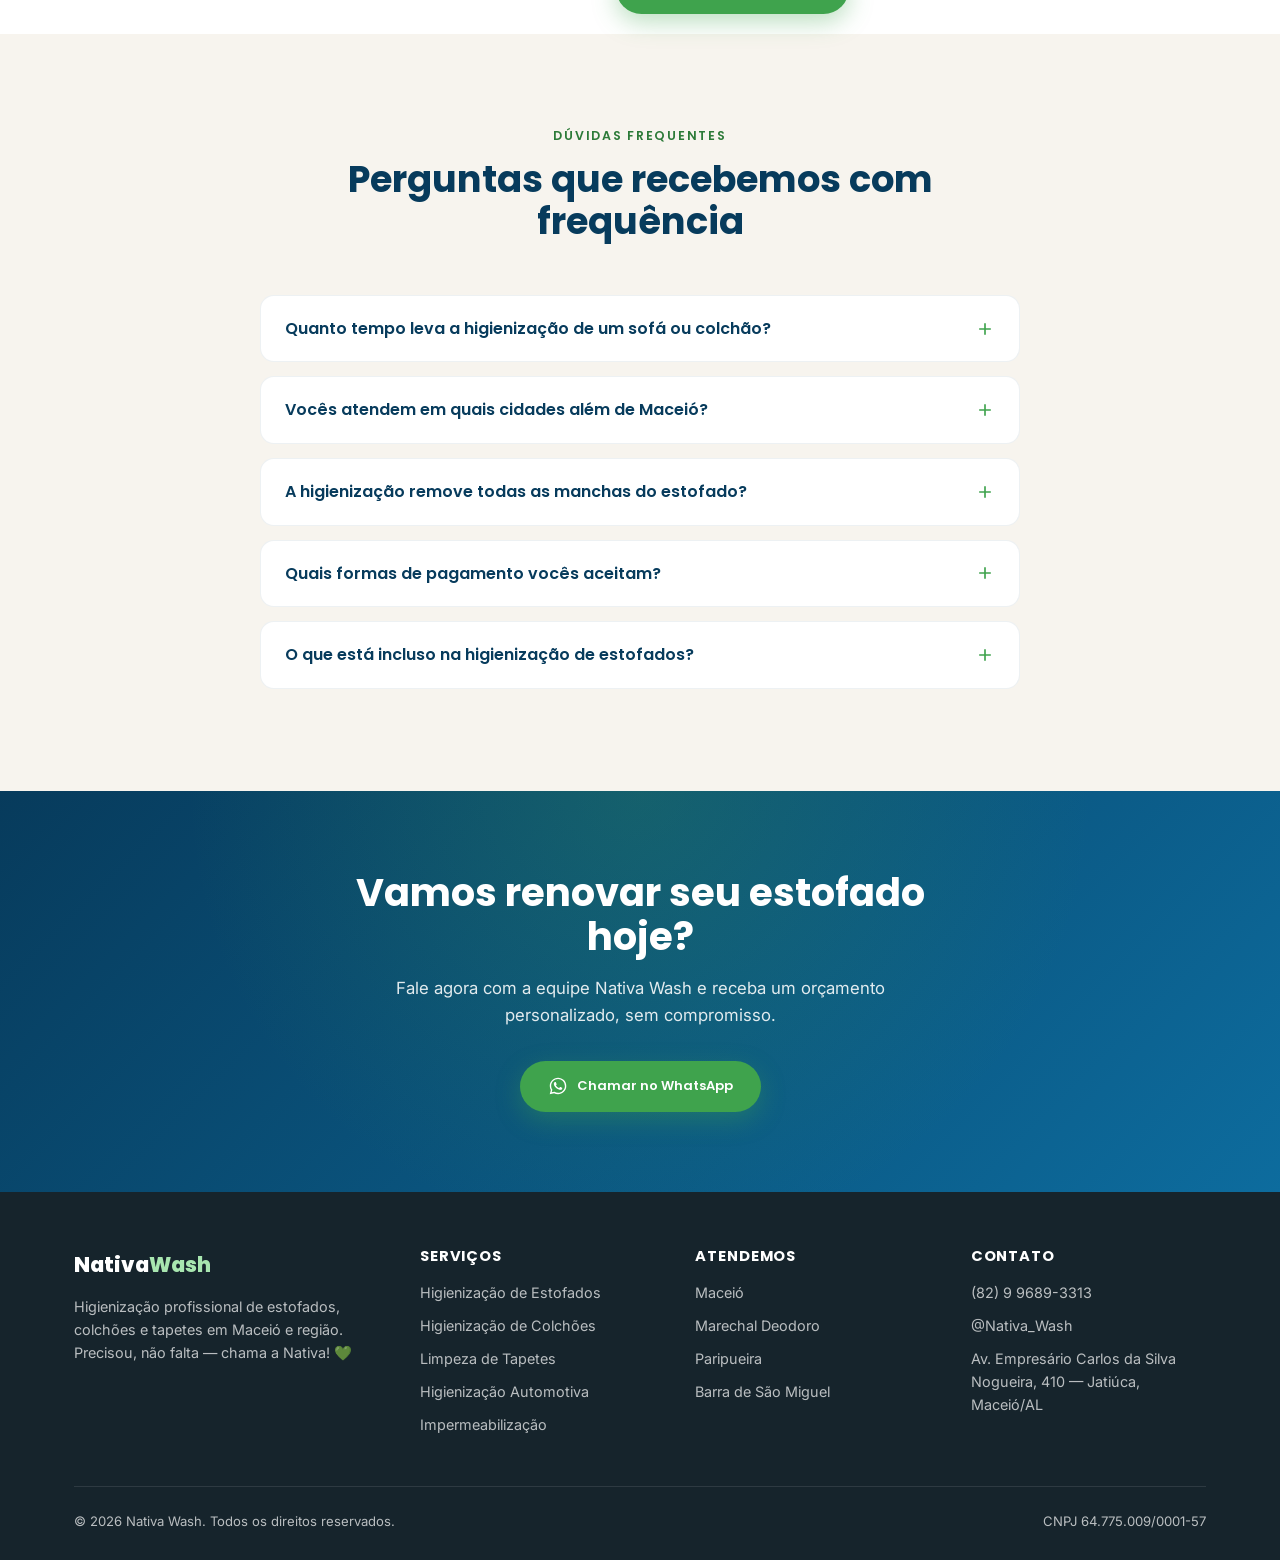
==== commit 15dcb8ba: "finalizei o site" ====
--- a/index.html
+++ b/index.html
@@ -4,16 +4,23 @@
 <meta charset="UTF-8">
 <meta name="viewport" content="width=device-width, initial-scale=1.0">
 <title>Nativa Wash | Limpeza de Sofá, Colchão e Tapetes em Maceió</title>
-<meta name="description" content="Higienização profissional de sofás, colchões, tapetes, estofados automotivos e impermeabilização em Maceió, Marechal Deodoro, Paripueira e Barra de São Miguel. +295 avaliações 5 estrelas.">
+<meta name="description" content="Higienização profissional de sofás, colchões, tapetes, estofados automotivos e impermeabilização em Maceió, Marechal Deodoro, Paripueira e Barra de São Miguel. +305 avaliações 5 estrelas.">
 <meta name="robots" content="index, follow">
-<link rel="canonical" href="https://www.nativawash.com.br/">
+<link rel="canonical" href="https://nativa-wash.vercel.app/">
 
 <meta property="og:type" content="website">
-<meta property="og:url" content="https://www.nativawash.com.br/">
+<meta property="og:url" content="https://nativa-wash.vercel.app/">
 <meta property="og:title" content="Nativa Wash | Limpeza de Sofá, Colchão e Tapetes em Maceió">
-<meta property="og:description" content="Seu estofado novo de novo! Higienização profissional que remove manchas, ácaros e odores. Atendimento em Maceió e região com mais de 295 avaliações 5 estrelas.">
+<meta property="og:description" content="Seu estofado novo de novo! Higienização profissional que remove manchas, ácaros e odores. Atendimento em Maceió e região com mais de 305 avaliações 5 estrelas.">
+<meta property="og:image" content="https://nativa-wash.vercel.app/images/foto_homem_limpando.jpeg">
 <meta property="og:locale" content="pt_BR">
 <meta property="og:site_name" content="Nativa Wash">
+
+<meta property="twitter:card" content="summary_large_image">
+<meta property="twitter:url" content="https://nativa-wash.vercel.app/">
+<meta property="twitter:title" content="Nativa Wash | Limpeza de Sofá, Colchão e Tapetes em Maceió">
+<meta property="twitter:description" content="Seu estofado novo de novo! Higienização profissional que remove manchas, ácaros e odores. Atendimento em Maceió e região com mais de 305 avaliações 5 estrelas.">
+<meta property="twitter:image" content="https://nativa-wash.vercel.app/images/foto_homem_limpando.jpeg">
 
 <link rel="stylesheet" href="style.css">
 
@@ -26,11 +33,11 @@
 {
   "@context": "https://schema.org",
   "@type": "LocalBusiness",
-  "@id": "https://www.nativawash.com.br/#negocio",
+  "@id": "https://nativa-wash.vercel.app/#negocio",
   "name": "Nativa Wash",
-  "image": "https://www.nativawash.com.br/images/tecnico-estofado-externo.jpg",
+  "image": "https://nativa-wash.vercel.app/images/foto_homem_limpando.jpeg",
   "description": "Higienização profissional de sofás, colchões, tapetes, cortinas, estofados automotivos e impermeabilização em Maceió e região.",
-  "url": "https://www.nativawash.com.br/",
+  "url": "https://nativa-wash.vercel.app/",
   "telephone": "+5582996893313",
   "priceRange": "R$27,50 - R$300",
   "address": {
@@ -65,7 +72,7 @@
   "aggregateRating": {
     "@type": "AggregateRating",
     "ratingValue": "5.0",
-    "reviewCount": "295"
+    "reviewCount": "305"
   },
   "review": [
     {
@@ -149,14 +156,20 @@
 <header>
   <div class="nav-wrap">
     <a href="#" class="logo">Nativa<span>Wash</span></a>
+    <button class="menu-toggle" aria-label="Abrir menu">
+      <svg viewBox="0 0 24 24" fill="none" stroke="currentColor" stroke-width="2">
+        <path d="M4 6h16M4 12h16M4 18h16" stroke-linecap="round"/>
+      </svg>
+    </button>
     <nav class="nav-links">
       <a href="#servicos">Serviços</a>
       <a href="#galeria">Galeria</a>
       <a href="#depoimentos">Depoimentos</a>
+      <a href="#bairros">Bairros</a>
       <a href="#sobre">Sobre</a>
       <a href="#faq">Dúvidas</a>
     </nav>
-    <a href="https://api.whatsapp.com/send?phone=5582996893313&text=Ol%C3%A1!%20Quero%20um%20or%C3%A7amento%20de%20higieniza%C3%A7%C3%A3o." class="nav-cta">Pedir orçamento</a>
+    <a href="https://wa.me/5582996893313?text=Ol%C3%A1!%20Quero%20um%20or%C3%A7amento%20de%20higieniza%C3%A7%C3%A3o." class="nav-cta">Pedir orçamento</a>
   </div>
 </header>
 
@@ -165,9 +178,9 @@
     <div>
       <span class="eyebrow" style="color:#A8E6B0;">Higienização profissional em Maceió</span>
       <h1>Seu estofado <em>novo de novo</em></h1>
-      <p class="lead">Removemos manchas, ácaros e odores de sofás, colchões, tapetes e estofados automotivos — com a mesma técnica que já conquistou mais de 295 avaliações 5 estrelas em Maceió.</p>
+      <p class="lead">Removemos manchas, ácaros e odores de sofás, colchões, tapetes e estofados automotivos — com a mesma técnica que já conquistou mais de 305 avaliações 5 estrelas em Maceió.</p>
       <div class="hero-ctas">
-        <a href="https://api.whatsapp.com/send?phone=5582996893313&text=Ol%C3%A1!%20Quero%20um%20or%C3%A7amento%20de%20higieniza%C3%A7%C3%A3o." class="btn btn-primary">
+        <a href="https://wa.me/5582996893313?text=Ol%C3%A1!%20Quero%20um%20or%C3%A7amento%20de%20higieniza%C3%A7%C3%A3o." class="btn btn-primary">
           <img src="images/icons/whatsapp.ico" alt="logo whatsapp" width="30px">
           Pedir orçamento pelo WhatsApp
         </a>
@@ -175,11 +188,11 @@
       </div>
       <div class="hero-trust">
         <span class="stars">★★★★★</span>
-        <span><b>5.0</b> · +295 avaliações no Google</span>
+        <span><b>5.0</b> · +305 avaliações no Google</span>
       </div>
     </div>
     <div class="hero-photo">
-      <img src="images/colchao-tecnico-trabalhando.jpg" alt="Técnico da Nativa Wash higienizando colchão em Maceió" loading="eager">
+      <img src="images/foto_homem_limpando.jpeg" alt="Técnico da Nativa Wash higienizando colchão em Maceió" loading="eager">
       <div class="hero-photo-badge">
         <span class="dot"></span>
         Marcondes higienizando um colchão agora em Maceió
@@ -206,42 +219,42 @@
         <div class="service-icon"><svg viewBox="0 0 24 24" fill="none" stroke="currentColor" stroke-width="1.8"><path d="M3 13v-2a3 3 0 0 1 3-3h12a3 3 0 0 1 3 3v2"/><path d="M3 13a2 2 0 0 0-2 2v3h22v-3a2 2 0 0 0-2-2"/><path d="M5 18v2M19 18v2"/><rect x="6" y="8" width="12" height="5" rx="1"/></svg></div>
         <h3>Higienização de Estofados</h3>
         <p>Sofás, poltronas e cadeiras livres de manchas, ácaros e odores, com o tecido revitalizado.</p>
-        <a href="https://api.whatsapp.com/send?phone=5582996893313&text=Quero%20or%C3%A7amento%20para%20higieniza%C3%A7%C3%A3o%20de%20estofado">Solicitar orçamento →</a>
-      </div>
-
+        <a href="https://wa.me/5582996893313?text=Quero%20or%C3%A7amento%20para%20higieniza%C3%A7%C3%A3o%20de%20estofado">Solicitar orçamento →</a>
+      </div>
+ 
       <div class="service-card">
         <div class="service-icon"><svg viewBox="0 0 24 24" fill="none" stroke="currentColor" stroke-width="1.8"><rect x="2" y="10" width="20" height="8" rx="2"/><path d="M4 10V7a2 2 0 0 1 2-2h12a2 2 0 0 1 2 2v3"/><path d="M2 18v2M22 18v2"/></svg></div>
         <h3>Higienização de Colchões</h3>
         <p>Remoção profunda de ácaros, manchas e gordura corporal para noites de sono mais saudáveis.</p>
-        <a href="https://api.whatsapp.com/send?phone=5582996893313&text=Quero%20or%C3%A7amento%20para%20higieniza%C3%A7%C3%A3o%20de%20colch%C3%A3o">Solicitar orçamento →</a>
-      </div>
-
+        <a href="https://wa.me/5582996893313?text=Quero%20or%C3%A7amento%20para%20higieniza%C3%A7%C3%A3o%20de%20colch%C3%A3o">Solicitar orçamento →</a>
+      </div>
+ 
       <div class="service-card">
         <div class="service-icon"><svg viewBox="0 0 24 24" fill="none" stroke="currentColor" stroke-width="1.8"><rect x="3" y="3" width="18" height="18" rx="2"/><path d="M3 9h18M9 21V9"/></svg></div>
         <h3>Limpeza de Tapetes</h3>
         <p>Coletamos, lavamos com técnica especializada e entregamos em até 8 dias, prontos e perfumados.</p>
-        <a href="https://api.whatsapp.com/send?phone=5582996893313&text=Quero%20or%C3%A7amento%20para%20limpeza%20de%20tapete">Solicitar orçamento →</a>
-      </div>
-
+        <a href="https://wa.me/5582996893313?text=Quero%20or%C3%A7amento%20para%20limpeza%20de%20tapete">Solicitar orçamento →</a>
+      </div>
+ 
       <div class="service-card">
         <div class="service-icon"><svg viewBox="0 0 24 24" fill="none" stroke="currentColor" stroke-width="1.8"><path d="M3 12l2-6a2 2 0 0 1 2-1.4h10a2 2 0 0 1 2 1.4l2 6"/><rect x="2" y="12" width="20" height="6" rx="2"/><circle cx="7" cy="18" r="1.4"/><circle cx="17" cy="18" r="1.4"/></svg></div>
         <h3>Higienização Automotiva</h3>
         <p>Bancos, forros e carpetes do seu veículo limpos e sem cheiro de uso, com acabamento profissional.</p>
-        <a href="https://api.whatsapp.com/send?phone=5582996893313&text=Quero%20or%C3%A7amento%20para%20higieniza%C3%A7%C3%A3o%20automotiva">Solicitar orçamento →</a>
-      </div>
-
+        <a href="https://wa.me/5582996893313?text=Quero%20or%C3%A7amento%20para%20higieniza%C3%A7%C3%A3o%20automotiva">Solicitar orçamento →</a>
+      </div>
+ 
       <div class="service-card">
         <div class="service-icon"><svg viewBox="0 0 24 24" fill="none" stroke="currentColor" stroke-width="1.8"><path d="M12 2s7 6.5 7 12a7 7 0 0 1-14 0c0-5.5 7-12 7-12z"/></svg></div>
         <h3>Impermeabilização</h3>
         <p>Proteção contra líquidos e manchas do dia a dia, prolongando a vida útil do seu estofado.</p>
-        <a href="https://api.whatsapp.com/send?phone=5582996893313&text=Quero%20or%C3%A7amento%20para%20impermeabiliza%C3%A7%C3%A3o">Solicitar orçamento →</a>
-      </div>
-
+        <a href="https://wa.me/5582996893313?text=Quero%20or%C3%A7amento%20para%20impermeabiliza%C3%A7%C3%A3o">Solicitar orçamento →</a>
+      </div>
+ 
       <div class="service-card">
         <div class="service-icon"><svg viewBox="0 0 24 24" fill="none" stroke="currentColor" stroke-width="1.8"><path d="M4 4v16M4 4h13l-2 4 2 4H4"/></svg></div>
         <h3>Cortinas e Persianas</h3>
         <p>Higienização no local, sem necessidade de remover cortinas ou persianas de casa.</p>
-        <a href="https://api.whatsapp.com/send?phone=5582996893313&text=Quero%20or%C3%A7amento%20para%20cortinas%20e%20persianas">Solicitar orçamento →</a>
+        <a href="https://wa.me/5582996893313?text=Quero%20or%C3%A7amento%20para%20cortinas%20e%20persianas">Solicitar orçamento →</a>
       </div>
 
     </div>
@@ -274,23 +287,23 @@
     <div class="section-head">
       <span class="eyebrow">Antes e depois</span>
       <h2>Resultados que falam por si</h2>
-      <p>Um pouco do trabalho da equipe Nativa Wash em campo, em casas e condomínios de Maceió.</p>
-    </div>
-    <div class="gallery-grid">
-      <a href="images/colchao-mancha-antes-depois.jpg" target="_blank" class="gallery-item-tall" data-label="Colchão: mancha removida por completo">
-        <img src="images/colchao-mancha-antes-depois.jpg" alt="Colchão antes e depois da higienização, mancha removida" loading="lazy">
+      <p>Um pouco do trabalho da equipe Nativa Wash em campo, em casas e condomínios de Maceió. Clique nas fotos para ver mais detalhes</p>
+    </div>
+    <div class="gallery-masonry">
+      <a href="images/colchao.jpeg" target="_blank" data-label="Colchão: mancha removida por completo">
+        <img src="images/colchao.jpeg" alt="Colchão antes e depois da higienização, mancha removida" loading="lazy">
       </a>
-      <a href="images/sofa-antes-depois.jpg" target="_blank" data-label="Sofá: manchas removidas">
-        <img src="images/sofa-antes-depois.jpg" alt="Sofá bege antes e depois da limpeza profissional" loading="lazy">
+      <a href="images/foto_sofa.jpeg" target="_blank" data-label="Sofá: manchas removidas">
+        <img src="images/foto_sofa.jpeg" alt="Sofá bege antes e depois da limpeza profissional" loading="lazy">
       </a>
-      <a href="images/cadeira-antes-depois.jpg" target="_blank" data-label="Cadeira de jantar renovada">
-        <img src="images/cadeira-antes-depois.jpg" alt="Cadeira de jantar antes e depois da higienização" loading="lazy">
+      <a href="images/cadeira.jpeg" target="_blank" data-label="Cadeira de jantar renovada">
+        <img src="images/cadeira.jpeg" alt="Cadeira de jantar antes e depois da higienização" loading="lazy">
       </a>
-      <a href="images/tecnico-estofado-externo.jpg" target="_blank" class="gallery-item-tall" data-label="Higienização de estofado de área externa">
-        <img src="images/tecnico-estofado-externo.jpg" alt="Técnico da Nativa Wash higienizando estofado em área de piscina" loading="lazy">
+      <a href="images/foto_resultado3.jpeg" target="_blank" data-label="Higienização de estofado de área externa">
+        <img src="images/foto_resultado3.jpeg" alt="Técnico da Nativa Wash higienizando estofado em área de piscina" loading="lazy">
       </a>
-      <a href="images/colchao-tecnico-trabalhando.jpg" target="_blank" data-label="Colchão sendo higienizado em Maceió">
-        <img src="images/colchao-tecnico-trabalhando.jpg" alt="Técnico Marcondes higienizando colchão com extratora" loading="lazy">
+      <a href="images/foto_homem_limpando.jpeg" target="_blank" data-label="Colchão sendo higienizado em Maceió">
+        <img src="images/foto_homem_limpando.jpeg" alt="Técnico Marcondes higienizando colchão com extratora" loading="lazy">
       </a>
     </div>
   </div>
@@ -300,7 +313,7 @@
   <div class="container">
     <div class="section-head">
       <span class="eyebrow">Quem já usou, recomenda</span>
-      <h2>Mais de 295 avaliações 5 estrelas</h2>
+      <h2>Mais de 305 avaliações 5 estrelas</h2>
       <p>Depoimentos reais de clientes atendidos em Maceió e região.</p>
     </div>
     <div class="testimonial-grid">
@@ -328,17 +341,66 @@
   </div>
 </section>
 
+<section id="bairros" class="neighborhoods-section">
+  <div class="container">
+    <div class="section-head">
+      <span class="eyebrow">Onde Atendemos</span>
+      <h2>Bairros Atendidos em Maceió</h2>
+      <p>Oferecemos atendimento domiciliar com técnicos próprios em diversas regiões de Maceió.</p>
+    </div>
+    <div class="neighborhoods-grid">
+      <div class="neighborhood-highlight">
+        <div class="badge-district">Destaque</div>
+        <h3>Higienização de Sofá em Jatiúca, Maceió</h3>
+        <p class="desc-p">A Nativa Wash atende a <strong>Jatiúca</strong> e toda a região com atendimento domiciliar.</p>
+        <p class="desc-p">Se você mora na Jatiúca e busca uma empresa de confiança pra higienizar sofá, colchão, tapete ou estofado automotivo, estamos há <strong>mais de 6 anos</strong> no bairro, com técnicos próprios e <strong>mais de 305 avaliações 5 estrelas</strong> no Google.</p>
+        <a href="https://wa.me/5582996893313?text=Ol%C3%A1!%20Moro%20na%20Jati%C3%BAca%20e%20gostaria%20de%20um%20or%C3%A7amento%20de%20higieniza%C3%A7%C3%A3o." class="btn btn-primary">
+          Pedir orçamento na Jatiúca
+        </a>
+      </div>
+      <div class="neighborhoods-list-card">
+        <h3>Também atendemos nos bairros:</h3>
+        <ul class="districts-list">
+          <li>
+            <svg viewBox="0 0 24 24" fill="none" stroke="currentColor" stroke-width="2.5"><path d="M20 6L9 17l-5-5" stroke-linecap="round" stroke-linejoin="round"/></svg>
+            <span>Pajuçara</span>
+          </li>
+          <li>
+            <svg viewBox="0 0 24 24" fill="none" stroke="currentColor" stroke-width="2.5"><path d="M20 6L9 17l-5-5" stroke-linecap="round" stroke-linejoin="round"/></svg>
+            <span>Ponta Verde</span>
+          </li>
+          <li>
+            <svg viewBox="0 0 24 24" fill="none" stroke="currentColor" stroke-width="2.5"><path d="M20 6L9 17l-5-5" stroke-linecap="round" stroke-linejoin="round"/></svg>
+            <span>Cruz das Almas</span>
+          </li>
+          <li>
+            <svg viewBox="0 0 24 24" fill="none" stroke="currentColor" stroke-width="2.5"><path d="M20 6L9 17l-5-5" stroke-linecap="round" stroke-linejoin="round"/></svg>
+            <span>Farol</span>
+          </li>
+          <li>
+            <svg viewBox="0 0 24 24" fill="none" stroke="currentColor" stroke-width="2.5"><path d="M20 6L9 17l-5-5" stroke-linecap="round" stroke-linejoin="round"/></svg>
+            <span>Mangabeiras</span>
+          </li>
+        </ul>
+        <div class="other-cities-note">
+          <p><strong>Região Metropolitana:</strong> Também atendemos Marechal Deodoro, Paripueira e Barra de São Miguel.</p>
+        </div>
+      </div>
+    </div>
+  </div>
+</section>
+
 <section id="sobre" class="container about-section">
   <div class="about-images">
-    <img src="images/cadeira-antes-depois.jpg" alt="Cadeira higienizada pela Nativa Wash" loading="lazy">
-    <img src="images/tecnico-estofado-externo.jpg" alt="Equipe Nativa Wash em atendimento" loading="lazy">
+    <img src="images/cadeira.jpeg" alt="Cadeira higienizada pela Nativa Wash" loading="lazy">
+    <img src="images/equipe.jpeg" alt="Equipe Nativa Wash em atendimento" loading="lazy">
   </div>
   <div class="about-text">
     <span class="eyebrow">Sobre a Nativa Wash</span>
     <h2>Especialistas em tratamento de beleza para estofados</h2>
     <p>Somos a Nativa Wash, uma empresa de Maceió dedicada à higienização profissional de estofados, colchões, tapetes e veículos. Cada serviço é executado de acordo com a necessidade específica do cliente, por uma equipe treinada para gerar o melhor resultado possível.</p>
     <p>Buscamos constantemente o aperfeiçoamento técnico da nossa equipe, para oferecer mais qualidade de vida às famílias de Maceió através da saúde e do bem-estar que só um ambiente verdadeiramente limpo proporciona.</p>
-    <a href="https://api.whatsapp.com/send?phone=5582996893313" class="btn btn-primary" style="background:var(--green); margin-top:8px;">Falar com a Nativa Wash</a>
+    <a href="https://wa.me/5582996893313" class="btn btn-primary" style="background:var(--green); margin-top:8px;">Falar com a Nativa Wash</a>
   </div>
 </section>
 
@@ -393,7 +455,7 @@
   <div class="container final-cta-inner">
     <h2>Vamos renovar seu estofado hoje?</h2>
     <p>Fale agora com a equipe Nativa Wash e receba um orçamento personalizado, sem compromisso.</p>
-    <a href="https://api.whatsapp.com/send?phone=5582996893313&text=Ol%C3%A1!%20Quero%20um%20or%C3%A7amento%20de%20higieniza%C3%A7%C3%A3o." class="btn btn-primary">
+    <a href="https://wa.me/5582996893313?text=Ol%C3%A1!%20Quero%20um%20or%C3%A7amento%20de%20higieniza%C3%A7%C3%A3o." class="btn btn-primary">
       <svg width="20" height="20" viewBox="0 0 24 24" fill="currentColor"><path d="M12.04 2C6.58 2 2.13 6.45 2.13 11.91c0 1.75.46 3.45 1.32 4.95L2.05 22l5.25-1.38a9.9 9.9 0 0 0 4.74 1.21h.01c5.46 0 9.9-4.45 9.9-9.91 0-2.65-1.03-5.13-2.9-7C17.18 3.03 14.69 2 12.04 2m0 1.67c2.2 0 4.27.86 5.82 2.42a8.19 8.19 0 0 1 2.41 5.82c0 4.53-3.7 8.24-8.24 8.24a8.2 8.2 0 0 1-4.19-1.15l-.3-.18-3.12.82.83-3.04-.2-.31a8.18 8.18 0 0 1-1.26-4.38c0-4.54 3.7-8.24 8.25-8.24M8.53 7.33c-.16 0-.43.06-.66.31s-.87.86-.87 2.07.9 2.4 1.02 2.56c.12.17 1.75 2.67 4.25 3.74.59.26 1.06.41 1.42.52.6.19 1.14.16 1.57.1.48-.07 1.46-.6 1.67-1.18s.21-1.07.15-1.18-.23-.16-.48-.28-1.47-.72-1.7-.81-.4-.13-.56.13-.64.81-.78.97-.29.19-.54.06a6.8 6.8 0 0 1-2-1.23 7.5 7.5 0 0 1-1.38-1.72c-.14-.25-.01-.38.11-.5.11-.11.25-.29.37-.43.12-.15.16-.25.24-.42.08-.16.04-.31-.02-.43s-.56-1.35-.77-1.85c-.2-.48-.4-.42-.56-.42z"/></svg>
       Chamar no WhatsApp
     </a>
@@ -429,7 +491,7 @@
       <div>
         <h4>Contato</h4>
         <ul>
-          <li><a href="https://api.whatsapp.com/send?phone=5582996893313">(82) 9 9689-3313</a></li>
+          <li><a href="https://wa.me/5582996893313" target="_blank" rel="noopener">(82) 9 9689-3313</a></li>
           <li><a href="https://www.instagram.com/Nativa_Wash/" target="_blank" rel="noopener">@Nativa_Wash</a></li>
           <li>Av. Empresário Carlos da Silva Nogueira, 410 — Jatiúca, Maceió/AL</li>
         </ul>
@@ -442,11 +504,19 @@
   </div>
 </footer>
 
-<a href="https://api.whatsapp.com/send?phone=5582996893313&text=Ol%C3%A1!%20Quero%20um%20or%C3%A7amento%20de%20higieniza%C3%A7%C3%A3o." class="wa-float" aria-label="Falar no WhatsApp">
-  <img src="images/icons/whatsapp.ico" alt="logo do botao do whatsapp" width="30px">
+<a href="https://wa.me/5582996893313?text=Ol%C3%A1!%20Quero%20um%20or%C3%A7amento%20de%20higieniza%C3%A7%C3%A3o." class="wa-float" aria-label="Falar no WhatsApp" target="_blank" rel="noopener">
+  <svg viewBox="0 0 24 24" fill="currentColor"><path d="M12.04 2C6.58 2 2.13 6.45 2.13 11.91c0 1.75.46 3.45 1.32 4.95L2.05 22l5.25-1.38a9.9 9.9 0 0 0 4.74 1.21h.01c5.46 0 9.9-4.45 9.9-9.91 0-2.65-1.03-5.13-2.9-7C17.18 3.03 14.69 2 12.04 2m0 1.67c2.2 0 4.27.86 5.82 2.42a8.19 8.19 0 0 1 2.41 5.82c0 4.53-3.7 8.24-8.24 8.24a8.2 8.2 0 0 1-4.19-1.15l-.3-.18-3.12.82.83-3.04-.2-.31a8.18 8.18 0 0 1-1.26-4.38c0-4.54 3.7-8.24 8.25-8.24M8.53 7.33c-.16 0-.43.06-.66.31s-.87.86-.87 2.07.9 2.4 1.02 2.56c.12.17 1.75 2.67 4.25 3.74.59.26 1.06.41 1.42.52.6.19 1.14.16 1.57.1.48-.07 1.46-.6 1.67-1.18s.21-1.07.15-1.18-.23-.16-.48-.28-1.47-.72-1.7-.81-.4-.13-.56.13-.64.81-.78.97-.29.19-.54.06a6.8 6.8 0 0 1-2-1.23 7.5 7.5 0 0 1-1.38-1.72c-.14-.25-.01-.38.11-.5.11-.11.25-.29.37-.43.12-.15.16-.25.24-.42.08-.16.04-.31-.02-.43s-.56-1.35-.77-1.85c-.2-.48-.4-.42-.56-.42z"/></svg>
 </a>
 
+<!-- Lightbox Modal -->
+<div id="lightbox" class="lightbox-modal" aria-hidden="true" role="dialog">
+  <span class="lightbox-close" aria-label="Fechar visualizador">&times;</span>
+  <img class="lightbox-content" id="lightbox-img" alt="Imagem ampliada">
+  <div id="lightbox-caption"></div>
+</div>
+
 <script>
+// FAQ Accordion
 document.querySelectorAll('.faq-question').forEach(function(q){
   q.addEventListener('click', function(){
     var item = q.closest('.faq-item');
@@ -456,6 +526,87 @@
   });
 });
 
+// Mobile Menu Toggle
+const menuToggle = document.querySelector('.menu-toggle');
+const navLinks = document.querySelector('.nav-links');
+
+if (menuToggle && navLinks) {
+  menuToggle.addEventListener('click', function() {
+    navLinks.classList.toggle('active');
+    menuToggle.classList.toggle('active');
+  });
+
+  // Fecha o menu ao clicar em qualquer link
+  navLinks.querySelectorAll('a').forEach(function(link) {
+    link.addEventListener('click', function() {
+      navLinks.classList.remove('active');
+      menuToggle.classList.remove('active');
+    });
+  });
+}
+
+// Lightbox Gallery
+const lightbox = document.getElementById('lightbox');
+const lightboxImg = document.getElementById('lightbox-img');
+const lightboxCaption = document.getElementById('lightbox-caption');
+
+document.querySelectorAll('.gallery-masonry a').forEach(function(item) {
+  item.addEventListener('click', function(e) {
+    e.preventDefault();
+    const imgUrl = item.getAttribute('href');
+    const captionText = item.getAttribute('data-label') || item.querySelector('img').getAttribute('alt');
+    
+    lightboxImg.src = imgUrl;
+    lightboxCaption.textContent = captionText;
+    lightbox.classList.add('show');
+    lightbox.setAttribute('aria-hidden', 'false');
+  });
+});
+
+if (lightbox) {
+  // Fecha clicando no botão ou fora da imagem
+  lightbox.addEventListener('click', function(e) {
+    if (e.target !== lightboxImg && e.target !== lightboxCaption) {
+      lightbox.classList.remove('show');
+      lightbox.setAttribute('aria-hidden', 'true');
+      lightboxImg.src = '';
+    }
+  });
+
+  // Fecha com a tecla Esc
+  document.addEventListener('keydown', function(e) {
+    if (e.key === 'Escape' && lightbox.classList.contains('show')) {
+      lightbox.classList.remove('show');
+      lightbox.setAttribute('aria-hidden', 'true');
+      lightboxImg.src = '';
+    }
+  });
+}
+
+// Scroll Spy (Destaque do menu ativo ao rolar)
+const sections = document.querySelectorAll('section[id]');
+const navItems = document.querySelectorAll('.nav-links a');
+
+function scrollSpy() {
+  let current = '';
+  sections.forEach(function(section) {
+    const sectionTop = section.offsetTop;
+    // Ponto de gatilho ligeiramente acima do meio da tela
+    if (window.scrollY >= (sectionTop - 180)) {
+      current = section.getAttribute('id');
+    }
+  });
+
+  navItems.forEach(function(item) {
+    item.classList.remove('active-nav');
+    if (item.getAttribute('href') === `#${current}`) {
+      item.classList.add('active-nav');
+    }
+  });
+}
+
+window.addEventListener('scroll', scrollSpy);
+window.addEventListener('load', scrollSpy);
 </script>
 </body>
 </html>
--- a/style.css
+++ b/style.css
@@ -167,7 +167,7 @@
 .btn{
   font-family: var(--font-display);
   font-weight: 600;
-  font-size: 0.98rem;
+  font-size: 13px;
   padding: 15px 28px;
   border-radius: 100px;
   display: inline-flex;
@@ -205,7 +205,7 @@
   border-radius: 24px;
   overflow: hidden;
   box-shadow: 0 30px 70px rgba(0,0,0,0.35);
-  aspect-ratio: 4/5;
+  aspect-ratio: 1;
 }
 .hero-photo img{width:100%; height:100%; object-fit:cover;}
 .hero-photo-badge{
@@ -305,26 +305,54 @@
 .benefit-item svg{width:32px;height:32px;color:#A8E6B0; margin-bottom:12px;}
 .benefit-item p{font-family: var(--font-display); font-weight: 500; font-size: 0.95rem; color: rgba(255,255,255,0.92);}
 
-/* Gallery */
-.gallery-grid{
-  display: grid;
-  grid-template-columns: repeat(4, 1fr);
-  grid-auto-rows: 220px;
-  gap: 16px;
-}
-.gallery-grid a{
+/* Gallery / Resultados que falam por si */
+#resultados-que-falam-por-si .gallery-grid,
+.gallery-grid,
+.gallery-masonry{
+  display: grid;
+  grid-template-columns: repeat(auto-fill, minmax(320px, 1fr));
+  gap: 24px;
+  justify-content: center;
+  align-items: center;
+  width: 100%;
+}
+
+#resultados-que-falam-por-si .gallery-grid a,
+.gallery-grid a,
+.gallery-masonry a{
   border-radius: 16px;
   overflow: hidden;
   position: relative;
-  display:block;
-}
-.gallery-grid img{width:100%; height:100%; object-fit: cover; transition: transform 0.4s;}
-.gallery-grid a:hover img{transform: scale(1.06);}
-.gallery-grid a::after{
+  display: block;
+  width: 100%;
+  max-width: 380px;
+  aspect-ratio: 4 / 3;
+  margin: 0 auto;
+}
+
+#resultados-que-falam-por-si img,
+.gallery-grid img,
+.gallery-masonry img{
+  width: 100%;
+  height: 100%;
+  object-fit: cover;
+  object-position: center;
+  transition: transform 0.4s ease, box-shadow 0.4s ease;
+}
+
+#resultados-que-falam-por-si .gallery-grid a:hover img,
+.gallery-grid a:hover img,
+.gallery-masonry a:hover img{
+  transform: scale(1.05);
+}
+
+#resultados-que-falam-por-si .gallery-grid a::after,
+.gallery-grid a::after,
+.gallery-masonry a::after{
   content: attr(data-label);
   position: absolute;
   left: 0; right: 0; bottom: 0;
-  padding: 14px 16px;
+  padding: 12px 14px;
   background: linear-gradient(to top, rgba(7,59,92,0.85), transparent);
   color: var(--white);
   font-family: var(--font-display);
@@ -332,9 +360,14 @@
   font-weight: 500;
   opacity: 0;
   transition: opacity 0.3s;
-}
-.gallery-grid a:hover::after{opacity: 1;}
-.gallery-item-tall{grid-row: span 2;}
+  pointer-events: none;
+}
+
+#resultados-que-falam-por-si .gallery-grid a:hover::after,
+.gallery-grid a:hover::after,
+.gallery-masonry a:hover::after{
+  opacity: 1;
+}
 
 /* Testimonials */
 .testimonials-section{background: var(--sand);}
@@ -483,23 +516,240 @@
 /* Responsive */
 @media (max-width: 900px){
   .nav-links{display:none;}
+  .nav-links.active{
+    display: flex;
+    flex-direction: column;
+    position: absolute;
+    top: 100%;
+    left: 0;
+    width: 100%;
+    background: var(--white);
+    padding: 24px;
+    box-shadow: 0 10px 25px rgba(7,59,92,0.12);
+    border-bottom: 1px solid rgba(7,59,92,0.08);
+    gap: 20px;
+    z-index: 99;
+  }
+  .nav-cta{display:none;}
   .menu-toggle{display:block;}
+  .menu-toggle.active svg {
+    transform: rotate(90deg);
+    color: var(--green);
+  }
+  .menu-toggle svg {
+    transition: transform 0.2s, color 0.2s;
+  }
   .hero-grid{grid-template-columns: 1fr; gap: 40px;}
   .hero-photo{max-width: 420px; margin: 0 auto; order:-1;}
   .services-grid{grid-template-columns: 1fr 1fr;}
   .benefits-grid{grid-template-columns: 1fr 1fr; gap:32px;}
-  .gallery-grid{grid-template-columns: 1fr 1fr; grid-auto-rows: 200px;}
   .testimonial-grid{grid-template-columns: 1fr 1fr;}
   .about-section{grid-template-columns: 1fr;}
   .about-images{order:-1;}
   .footer-grid{grid-template-columns: 1fr 1fr;}
 }
+
 @media (max-width: 560px){
   .services-grid{grid-template-columns: 1fr;}
   .benefits-grid{grid-template-columns: 1fr 1fr;}
-  .gallery-grid{grid-template-columns: 1fr 1fr;}
   .testimonial-grid{grid-template-columns: 1fr;}
   .footer-grid{grid-template-columns: 1fr;}
   .hero-ctas{flex-direction: column;}
   .hero-ctas .btn{justify-content:center;}
+  
+  #resultados-que-falam-por-si .gallery-grid,
+  .gallery-grid,
+  .gallery-masonry{
+    grid-template-columns: 1fr;
+    gap: 20px;
+  }
+  
+  #resultados-que-falam-por-si .gallery-grid a,
+  .gallery-grid a,
+  .gallery-masonry a{
+    max-width: 100%;
+    aspect-ratio: 4 / 3;
+  }
+}
+
+/* Neighborhoods Section */
+.neighborhoods-section {
+  background: var(--white);
+}
+.neighborhoods-grid {
+  display: grid;
+  grid-template-columns: 1.1fr 0.9fr;
+  gap: 40px;
+  align-items: stretch;
+}
+.neighborhood-highlight {
+  background: var(--sand);
+  padding: 40px;
+  border-radius: 20px;
+  border: 1px solid rgba(7,59,92,0.06);
+  display: flex;
+  flex-direction: column;
+  justify-content: center;
+  align-items: flex-start;
+}
+.badge-district {
+  background: var(--green);
+  color: var(--white);
+  font-family: var(--font-display);
+  font-weight: 600;
+  font-size: 0.75rem;
+  text-transform: uppercase;
+  padding: 4px 12px;
+  border-radius: 100px;
+  margin-bottom: 16px;
+  letter-spacing: 0.05em;
+}
+.neighborhood-highlight h3 {
+  font-size: 1.8rem;
+  color: var(--blue-deep);
+  margin-bottom: 16px;
+  line-height: 1.25;
+}
+.neighborhood-highlight .desc-p {
+  color: var(--ink-soft);
+  font-size: 1.05rem;
+  margin-bottom: 16px;
+  line-height: 1.6;
+}
+.neighborhood-highlight .btn {
+  margin-top: 12px;
+}
+.neighborhoods-list-card {
+  background: var(--white);
+  border: 1px solid rgba(7,59,92,0.08);
+  border-radius: 20px;
+  padding: 40px;
+  box-shadow: 0 10px 30px rgba(7,59,92,0.03);
+  display: flex;
+  flex-direction: column;
+  justify-content: space-between;
+}
+.neighborhoods-list-card h3 {
+  font-size: 1.3rem;
+  color: var(--blue-deep);
+  margin-bottom: 24px;
+}
+.districts-list {
+  display: flex;
+  flex-direction: column;
+  gap: 16px;
+  margin-bottom: 30px;
+  padding-left: 0;
+}
+.districts-list li {
+  display: flex;
+  align-items: center;
+  gap: 12px;
+  font-family: var(--font-display);
+  font-weight: 500;
+  color: var(--ink);
+  font-size: 1.05rem;
+}
+.districts-list li svg {
+  width: 20px;
+  height: 20px;
+  color: var(--green);
+  flex-shrink: 0;
+}
+.other-cities-note {
+  border-top: 1px solid rgba(7,59,92,0.08);
+  padding-top: 20px;
+  font-size: 0.92rem;
+  color: var(--ink-soft);
+}
+
+/* Responsive for Neighborhoods */
+@media (max-width: 900px) {
+  .neighborhoods-grid {
+    grid-template-columns: 1fr;
+    gap: 30px;
+  }
+  .neighborhood-highlight, .neighborhoods-list-card {
+    padding: 30px 24px;
+  }
+}
+
+/* Active Nav Link (Scroll Spy) */
+.nav-links a.active-nav {
+  color: var(--green) !important;
+  font-weight: 600;
+}
+.nav-links a.active-nav::after {
+  content: '';
+  position: absolute;
+  left: 0;
+  bottom: -4px;
+  width: 100%;
+  height: 2px;
+  background: var(--green);
+  border-radius: 2px;
+}
+
+/* Lightbox Modal */
+.lightbox-modal {
+  display: none;
+  position: fixed;
+  z-index: 1000;
+  left: 0;
+  top: 0;
+  width: 100%;
+  height: 100%;
+  background-color: rgba(22, 36, 44, 0.95);
+  align-items: center;
+  justify-content: center;
+  opacity: 0;
+  transition: opacity 0.3s ease;
+}
+.lightbox-modal.show {
+  display: flex;
+  opacity: 1;
+}
+.lightbox-content {
+  max-width: 90%;
+  max-height: 82%;
+  border-radius: 12px;
+  box-shadow: 0 10px 40px rgba(0,0,0,0.5);
+  transform: scale(0.95);
+  transition: transform 0.3s ease;
+}
+.lightbox-modal.show .lightbox-content {
+  transform: scale(1);
+}
+.lightbox-close {
+  position: absolute;
+  top: 24px;
+  right: 32px;
+  color: var(--white);
+  font-size: 40px;
+  font-weight: 300;
+  cursor: pointer;
+  transition: color 0.2s;
+  line-height: 1;
+}
+.lightbox-close:hover {
+  color: var(--green);
+}
+#lightbox-caption {
+  position: absolute;
+  bottom: 30px;
+  left: 0;
+  width: 100%;
+  text-align: center;
+  color: var(--white);
+  font-family: var(--font-display);
+  font-weight: 500;
+  font-size: 1.05rem;
+  padding: 0 24px;
+}
+@media (max-width: 768px) {
+  .lightbox-close {
+    top: 16px;
+    right: 20px;
+    font-size: 36px;
+  }
 }
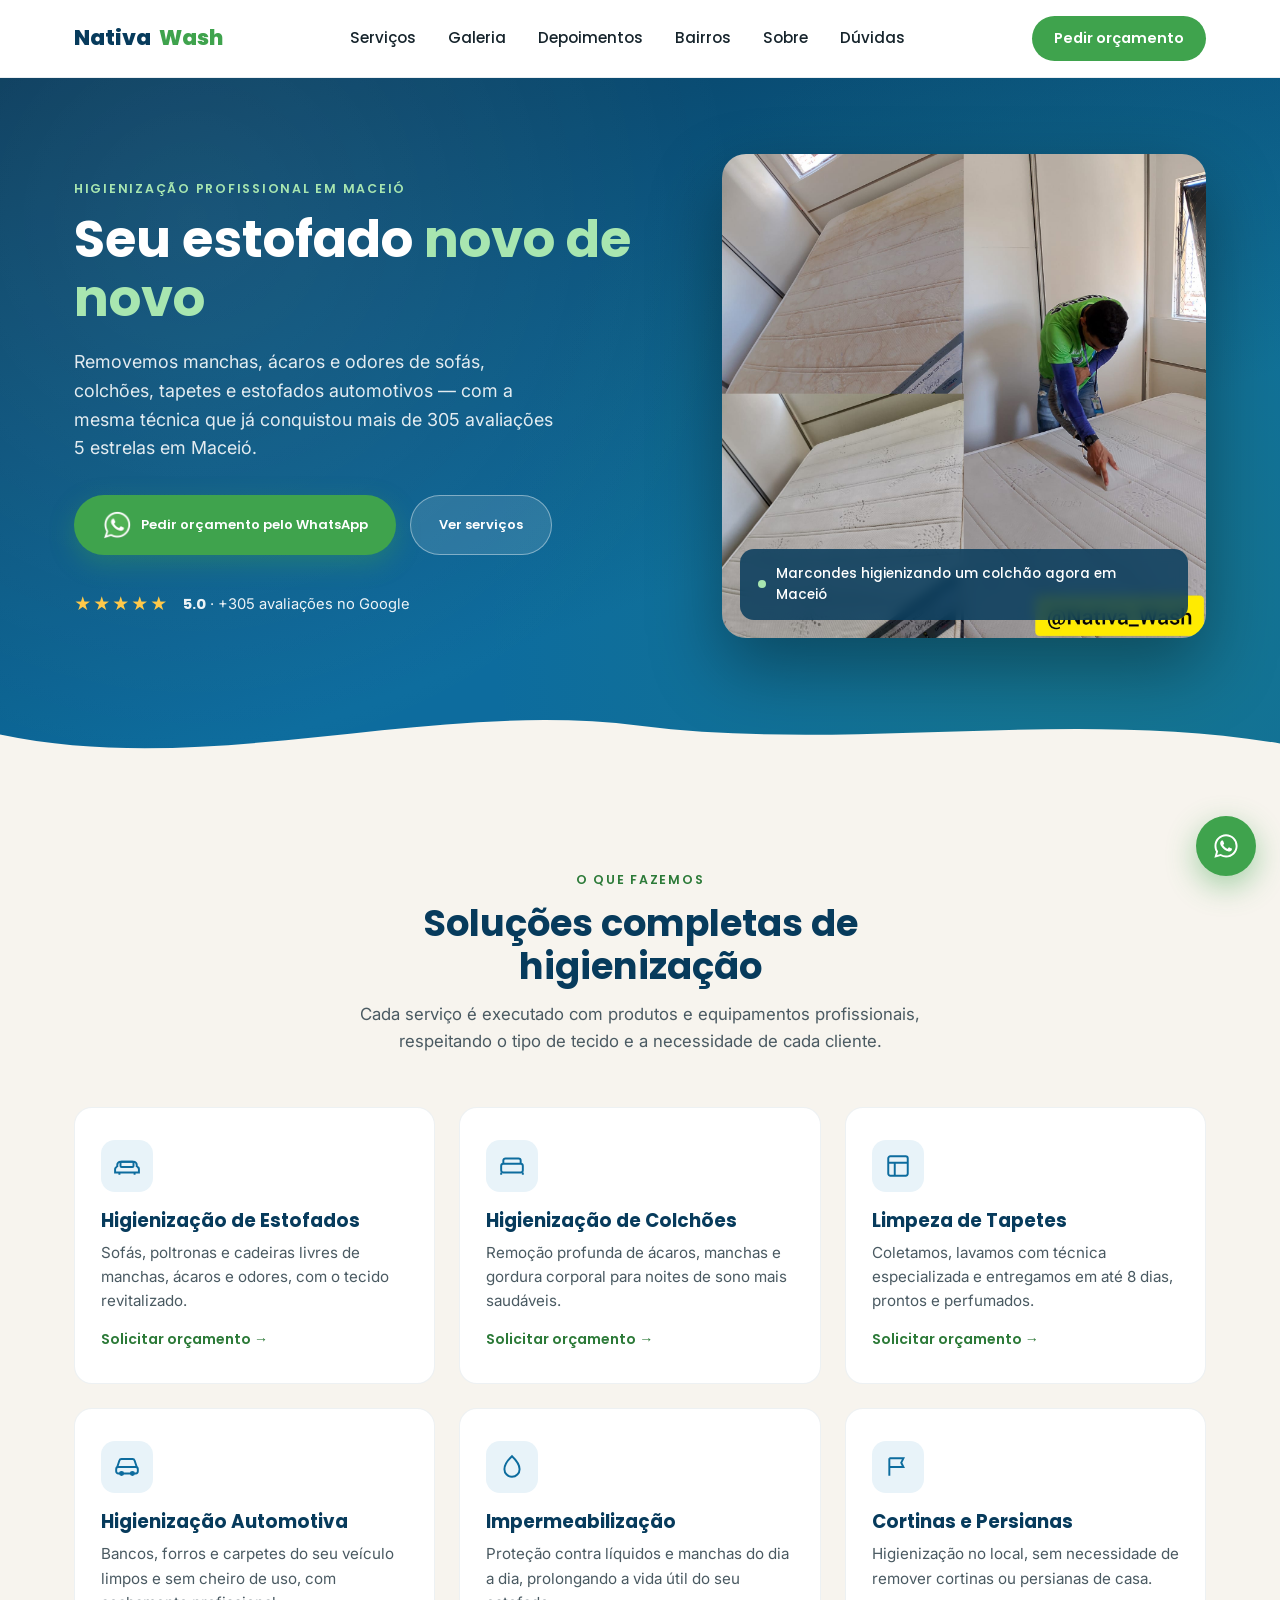
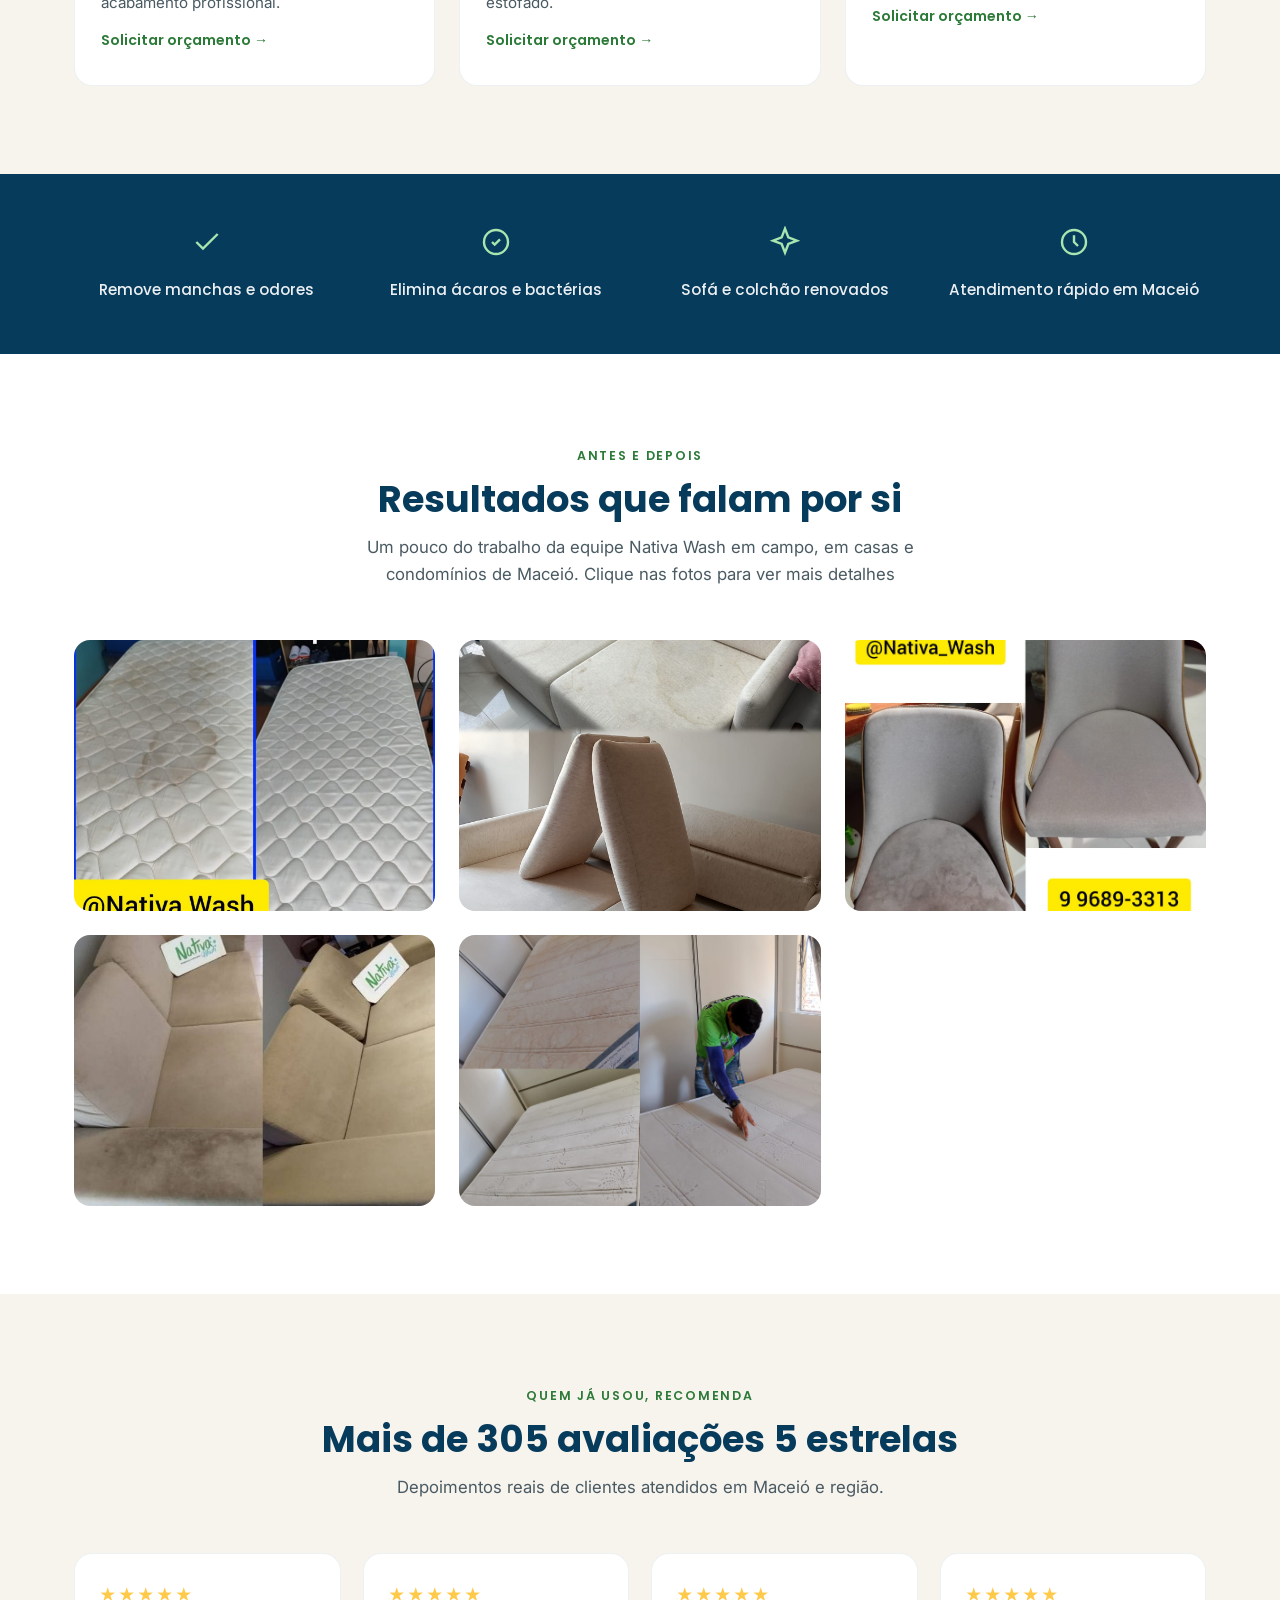
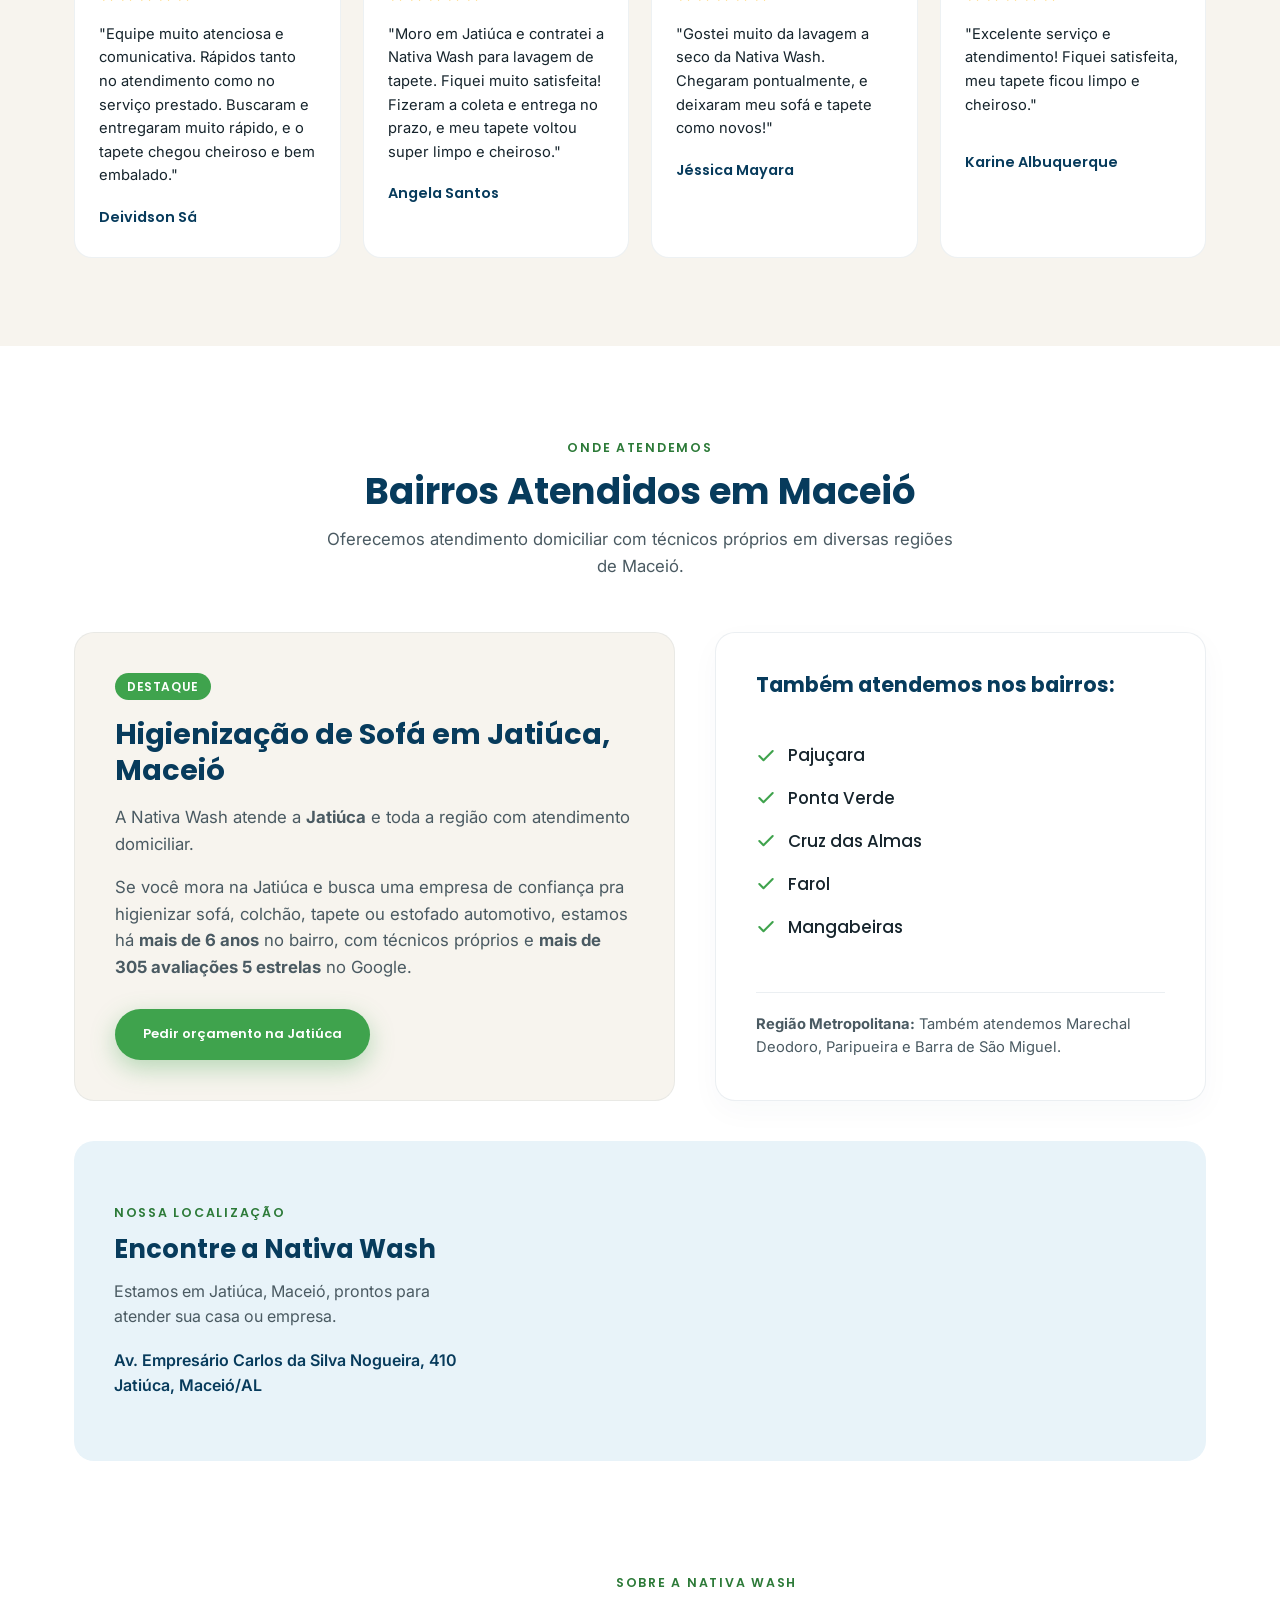
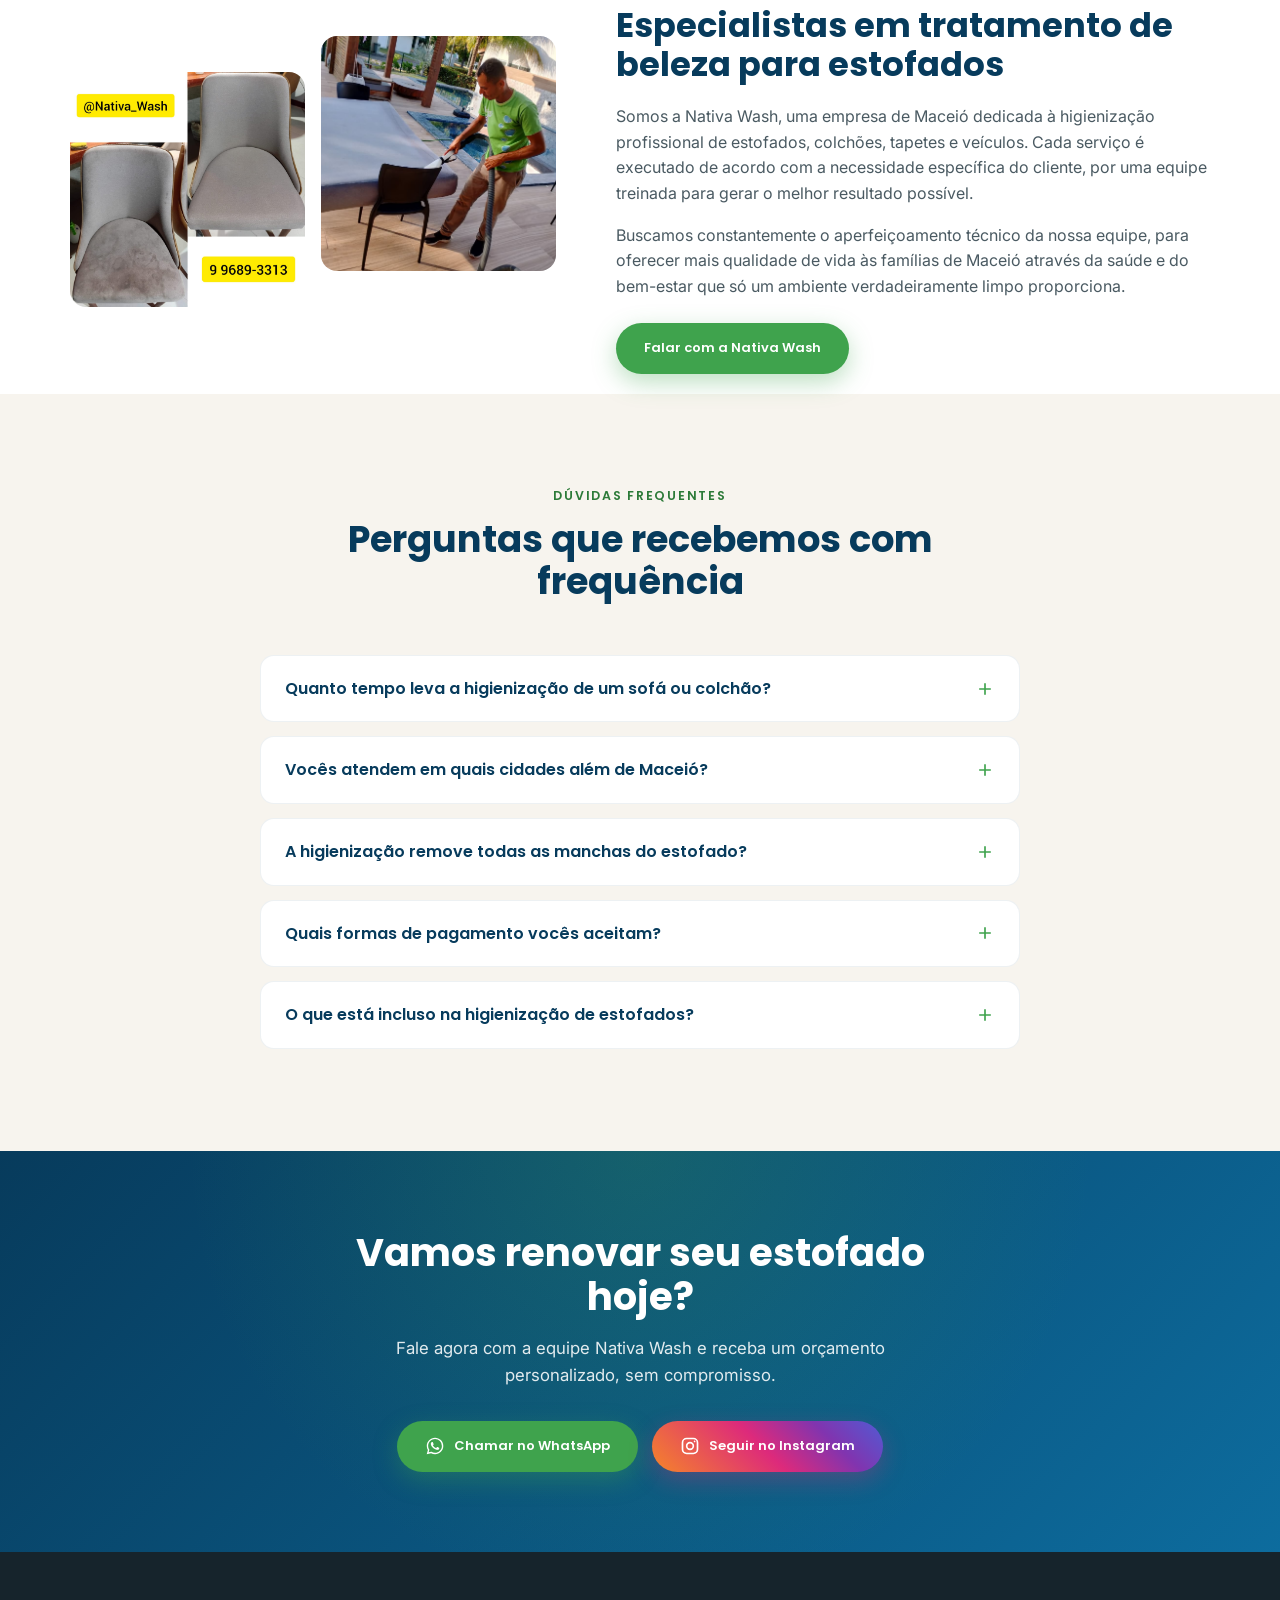
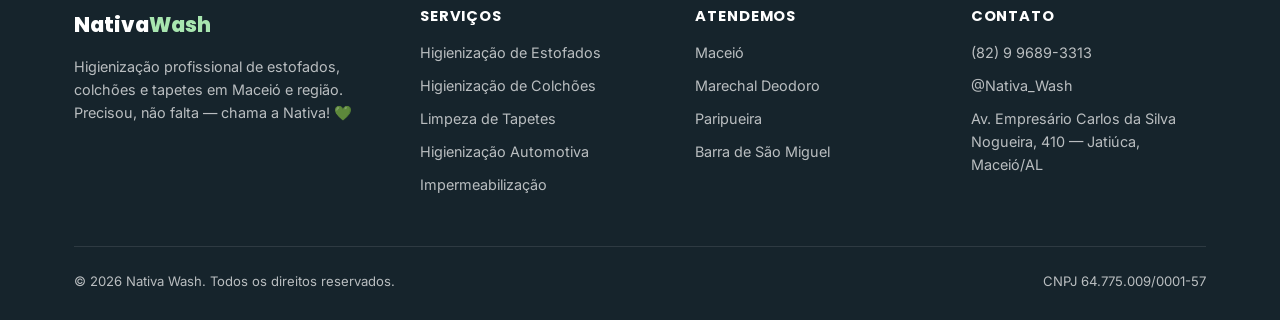
==== commit a7fb6cc2: "adicionei o google meu negocio" ====
--- a/index.html
+++ b/index.html
@@ -6,6 +6,8 @@
 <title>Nativa Wash | Limpeza de Sofá, Colchão e Tapetes em Maceió</title>
 <meta name="description" content="Higienização profissional de sofás, colchões, tapetes, estofados automotivos e impermeabilização em Maceió, Marechal Deodoro, Paripueira e Barra de São Miguel. +305 avaliações 5 estrelas.">
 <meta name="robots" content="index, follow">
+<meta name="author" content="Nativa Wash">
+<meta name="theme-color" content="#073B5C">
 <link rel="canonical" href="https://nativa-wash.vercel.app/">
 
 <meta property="og:type" content="website">
@@ -40,6 +42,22 @@
   "url": "https://nativa-wash.vercel.app/",
   "telephone": "+5582996893313",
   "priceRange": "R$27,50 - R$300",
+  "serviceType": [
+    "Higienização de estofados",
+    "Higienização de colchões",
+    "Limpeza de tapetes",
+    "Higienização automotiva",
+    "Impermeabilização de estofados",
+    "Higienização de cortinas e persianas"
+  ],
+  "knowsAbout": [
+    "Higienização profissional",
+    "Remoção de manchas",
+    "Neutralização de odores",
+    "Impermeabilização de estofados"
+  ],
+  "currenciesAccepted": "BRL",
+  "paymentAccepted": "Cartão, dinheiro e Pix",
   "address": {
     "@type": "PostalAddress",
     "streetAddress": "Av. Empresário Carlos da Silva Nogueira, 410",
@@ -52,11 +70,19 @@
     "latitude": -9.6549,
     "longitude": -35.7089
   },
+  "hasMap": "https://www.google.com/maps/search/?api=1&query=Nativa+Wash%2C+Av.+Empres%C3%A1rio+Carlos+da+Silva+Nogueira%2C+410%2C+Jati%C3%BAca%2C+Macei%C3%B3%2FAL",
+  "contactPoint": {
+    "@type": "ContactPoint",
+    "telephone": "+5582996893313",
+    "contactType": "customer service",
+    "areaServed": "BR",
+    "availableLanguage": "pt-BR"
+  },
   "areaServed": [
-    {"@type": "City", "name": "Maceió"},
-    {"@type": "City", "name": "Marechal Deodoro"},
-    {"@type": "City", "name": "Paripueira"},
-    {"@type": "City", "name": "Barra de São Miguel"}
+    {"@type": "City", "name": "Maceió", "containedInPlace": {"@type": "State", "name": "Alagoas"}},
+    {"@type": "City", "name": "Marechal Deodoro", "containedInPlace": {"@type": "State", "name": "Alagoas"}},
+    {"@type": "City", "name": "Paripueira", "containedInPlace": {"@type": "State", "name": "Alagoas"}},
+    {"@type": "City", "name": "Barra de São Miguel", "containedInPlace": {"@type": "State", "name": "Alagoas"}}
   ],
   "openingHoursSpecification": [
     {
@@ -387,6 +413,20 @@
         </div>
       </div>
     </div>
+    <div class="neighborhood-map">
+      <div class="neighborhood-map-info">
+        <span class="eyebrow">Nossa localização</span>
+        <h3>Encontre a Nativa Wash</h3>
+        <p>Estamos em Jatiúca, Maceió, prontos para atender sua casa ou empresa.</p>
+        <address>Av. Empresário Carlos da Silva Nogueira, 410<br>Jatiúca, Maceió/AL</address>
+      </div>
+      <iframe
+        src="https://www.google.com/maps/embed?pb=!1m12!1m3!1d3108.792778878709!2d-35.7040132!3d-9.6492904!2m3!1f0!2f0!3f0!3m2!1i1024!2i768!4f13.1!3m3!1m2!1s0x701377fdc925e8b%3A0x60505178959a8db3!2sNativa%20wash!5e1!3m2!1spt-BR!2sbr!4v1787763800310!5m2!1spt-BR!2sbr"
+        title="Localização da Nativa Wash no Google Maps"
+        loading="lazy"
+        allowfullscreen=""
+        referrerpolicy="strict-origin-when-cross-origin"></iframe>
+    </div>
   </div>
 </section>
 
@@ -455,10 +495,16 @@
   <div class="container final-cta-inner">
     <h2>Vamos renovar seu estofado hoje?</h2>
     <p>Fale agora com a equipe Nativa Wash e receba um orçamento personalizado, sem compromisso.</p>
-    <a href="https://wa.me/5582996893313?text=Ol%C3%A1!%20Quero%20um%20or%C3%A7amento%20de%20higieniza%C3%A7%C3%A3o." class="btn btn-primary">
-      <svg width="20" height="20" viewBox="0 0 24 24" fill="currentColor"><path d="M12.04 2C6.58 2 2.13 6.45 2.13 11.91c0 1.75.46 3.45 1.32 4.95L2.05 22l5.25-1.38a9.9 9.9 0 0 0 4.74 1.21h.01c5.46 0 9.9-4.45 9.9-9.91 0-2.65-1.03-5.13-2.9-7C17.18 3.03 14.69 2 12.04 2m0 1.67c2.2 0 4.27.86 5.82 2.42a8.19 8.19 0 0 1 2.41 5.82c0 4.53-3.7 8.24-8.24 8.24a8.2 8.2 0 0 1-4.19-1.15l-.3-.18-3.12.82.83-3.04-.2-.31a8.18 8.18 0 0 1-1.26-4.38c0-4.54 3.7-8.24 8.25-8.24M8.53 7.33c-.16 0-.43.06-.66.31s-.87.86-.87 2.07.9 2.4 1.02 2.56c.12.17 1.75 2.67 4.25 3.74.59.26 1.06.41 1.42.52.6.19 1.14.16 1.57.1.48-.07 1.46-.6 1.67-1.18s.21-1.07.15-1.18-.23-.16-.48-.28-1.47-.72-1.7-.81-.4-.13-.56.13-.64.81-.78.97-.29.19-.54.06a6.8 6.8 0 0 1-2-1.23 7.5 7.5 0 0 1-1.38-1.72c-.14-.25-.01-.38.11-.5.11-.11.25-.29.37-.43.12-.15.16-.25.24-.42.08-.16.04-.31-.02-.43s-.56-1.35-.77-1.85c-.2-.48-.4-.42-.56-.42z"/></svg>
-      Chamar no WhatsApp
-    </a>
+    <div class="final-cta-actions">
+      <a href="https://wa.me/5582996893313?text=Ol%C3%A1!%20Quero%20um%20or%C3%A7amento%20de%20higieniza%C3%A7%C3%A3o." class="btn btn-primary">
+        <svg width="20" height="20" viewBox="0 0 24 24" fill="currentColor"><path d="M12.04 2C6.58 2 2.13 6.45 2.13 11.91c0 1.75.46 3.45 1.32 4.95L2.05 22l5.25-1.38a9.9 9.9 0 0 0 4.74 1.21h.01c5.46 0 9.9-4.45 9.9-9.91 0-2.65-1.03-5.13-2.9-7C17.18 3.03 14.69 2 12.04 2m0 1.67c2.2 0 4.27.86 5.82 2.42a8.19 8.19 0 0 1 2.41 5.82c0 4.53-3.7 8.24-8.24 8.24a8.2 8.2 0 0 1-4.19-1.15l-.3-.18-3.12.82.83-3.04-.2-.31a8.18 8.18 0 0 1-1.26-4.38c0-4.54 3.7-8.24 8.25-8.24M8.53 7.33c-.16 0-.43.06-.66.31s-.87.86-.87 2.07.9 2.4 1.02 2.56c.12.17 1.75 2.67 4.25 3.74.59.26 1.06.41 1.42.52.6.19 1.14.16 1.57.1.48-.07 1.46-.6 1.67-1.18s.21-1.07.15-1.18-.23-.16-.48-.28-1.47-.72-1.7-.81-.4-.13-.56.13-.64.81-.78.97-.29.19-.54.06a6.8 6.8 0 0 1-2-1.23 7.5 7.5 0 0 1-1.38-1.72c-.14-.25-.01-.38.11-.5.11-.11.25-.29.37-.43.12-.15.16-.25.24-.42.08-.16.04-.31-.02-.43s-.56-1.35-.77-1.85c-.2-.48-.4-.42-.56-.42z"/></svg>
+        Chamar no WhatsApp
+      </a>
+      <a href="https://www.instagram.com/Nativa_Wash/" class="btn btn-instagram" target="_blank" rel="noopener" aria-label="Acessar o Instagram da Nativa Wash">
+        <svg width="20" height="20" viewBox="0 0 24 24" fill="none" stroke="currentColor" stroke-width="2"><rect x="3" y="3" width="18" height="18" rx="5"/><circle cx="12" cy="12" r="4"/><circle cx="17.5" cy="6.5" r="1" fill="currentColor" stroke="none"/></svg>
+        Seguir no Instagram
+      </a>
+    </div>
   </div>
 </section>
 
--- a/style.css
+++ b/style.css
@@ -455,6 +455,13 @@
 .final-cta-inner{position: relative; z-index:2; max-width: 620px; margin: 0 auto;}
 .final-cta h2{color: var(--white); font-size: clamp(1.7rem, 3.2vw, 2.4rem); margin-bottom: 16px;}
 .final-cta p{color: rgba(255,255,255,0.88); margin-bottom: 32px; font-size: 1.05rem;}
+.final-cta-actions{display:flex; justify-content:center; align-items:center; gap:14px; flex-wrap:wrap;}
+.btn-instagram{
+  background: linear-gradient(45deg, #F58529 0%, #DD2A7B 48%, #8134AF 75%, #515BD4 100%);
+  color: var(--white);
+  box-shadow: 0 8px 24px rgba(221,42,123,0.3);
+}
+.btn-instagram:hover{background: linear-gradient(45deg, #D96F16 0%, #C51F68 48%, #702B99 75%, #414BC0 100%); transform: translateY(-2px);}
 
 /* Footer */
 footer{
@@ -662,6 +669,31 @@
   font-size: 0.92rem;
   color: var(--ink-soft);
 }
+.neighborhood-map {
+  margin-top: 40px;
+  display: grid;
+  grid-template-columns: 0.8fr 1.2fr;
+  gap: 28px;
+  align-items: stretch;
+  background: var(--blue-light);
+  border-radius: 20px;
+  overflow: hidden;
+}
+.neighborhood-map-info {
+  padding: 40px;
+  display: flex;
+  flex-direction: column;
+  justify-content: center;
+}
+.neighborhood-map-info h3 {font-size: 1.6rem; margin-bottom: 14px;}
+.neighborhood-map-info p {color: var(--ink-soft); margin-bottom: 18px;}
+.neighborhood-map-info address {font-style: normal; color: var(--blue-deep); font-weight: 600;}
+.neighborhood-map iframe {
+  width: 100%;
+  min-height: 320px;
+  height: 100%;
+  border: 0;
+}
 
 /* Responsive for Neighborhoods */
 @media (max-width: 900px) {
@@ -672,6 +704,8 @@
   .neighborhood-highlight, .neighborhoods-list-card {
     padding: 30px 24px;
   }
+  .neighborhood-map {grid-template-columns: 1fr; gap: 0;}
+  .neighborhood-map-info {padding: 30px 24px;}
 }
 
 /* Active Nav Link (Scroll Spy) */
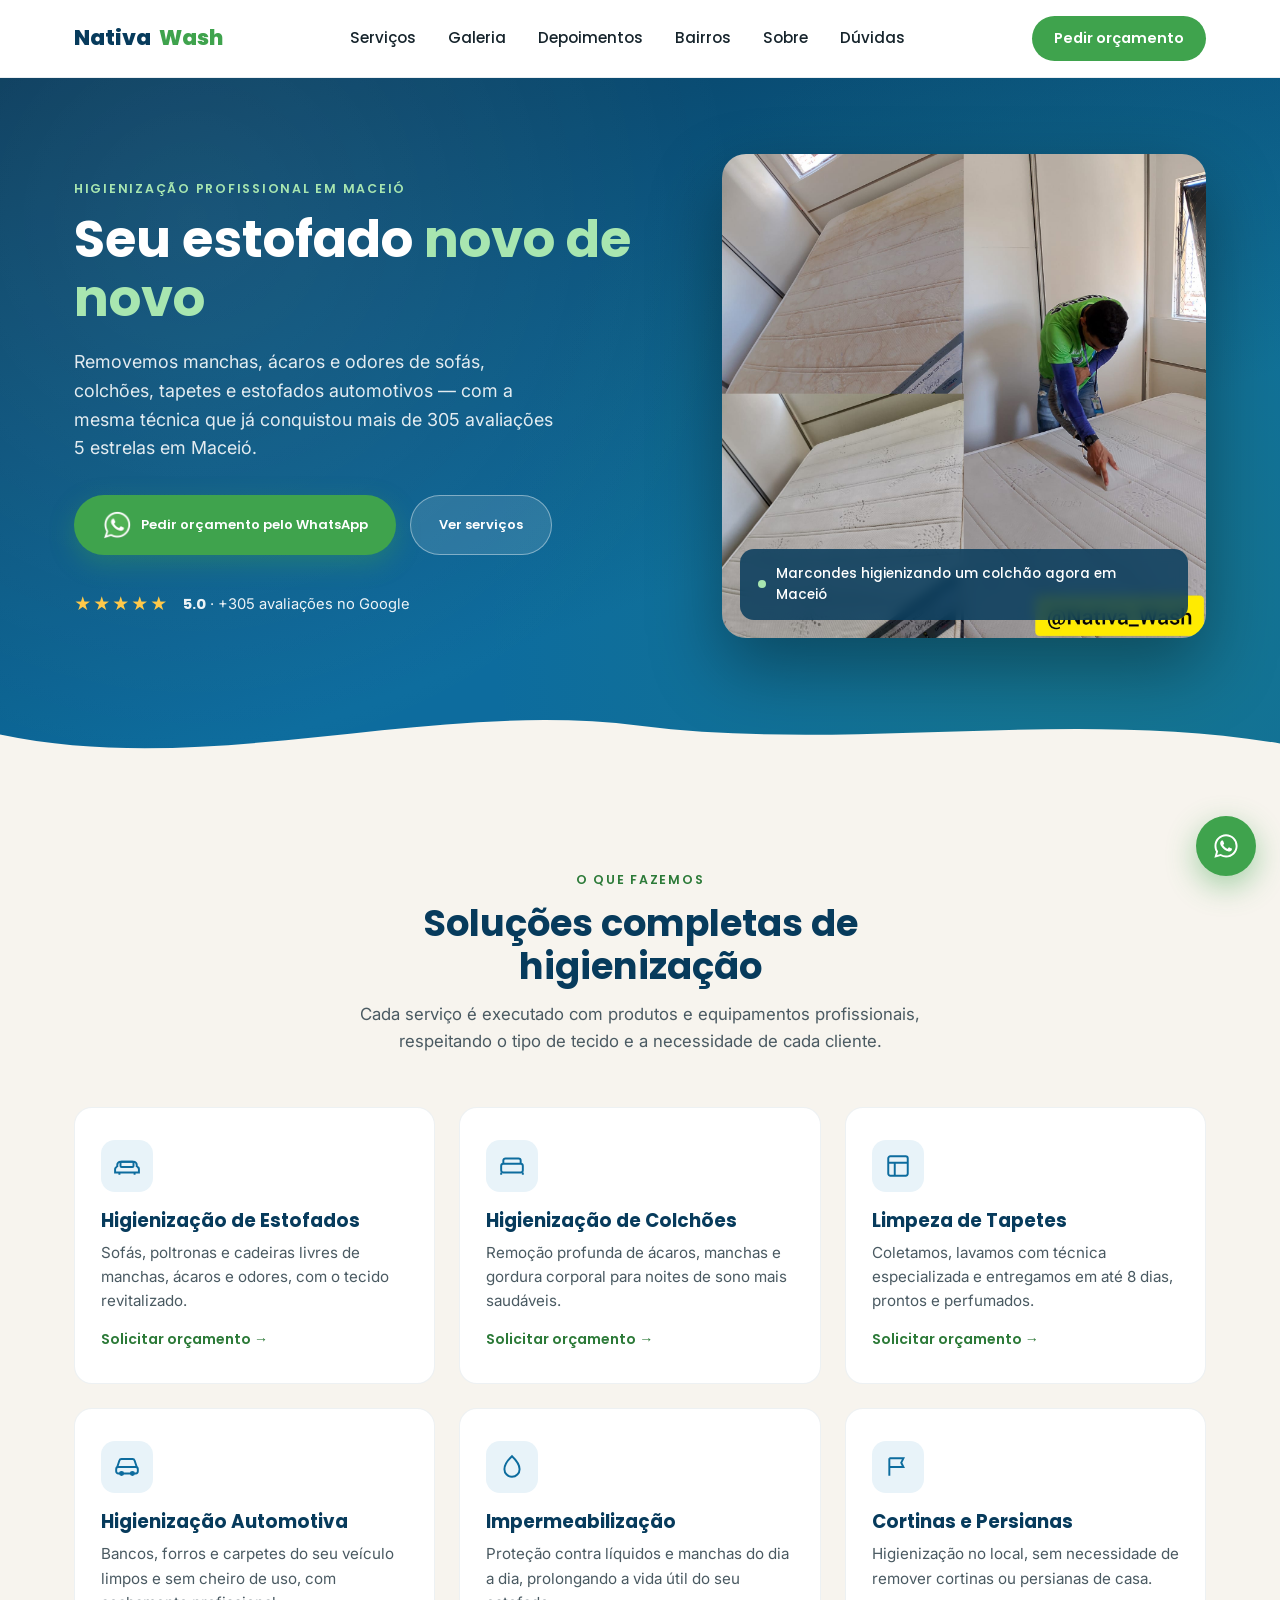
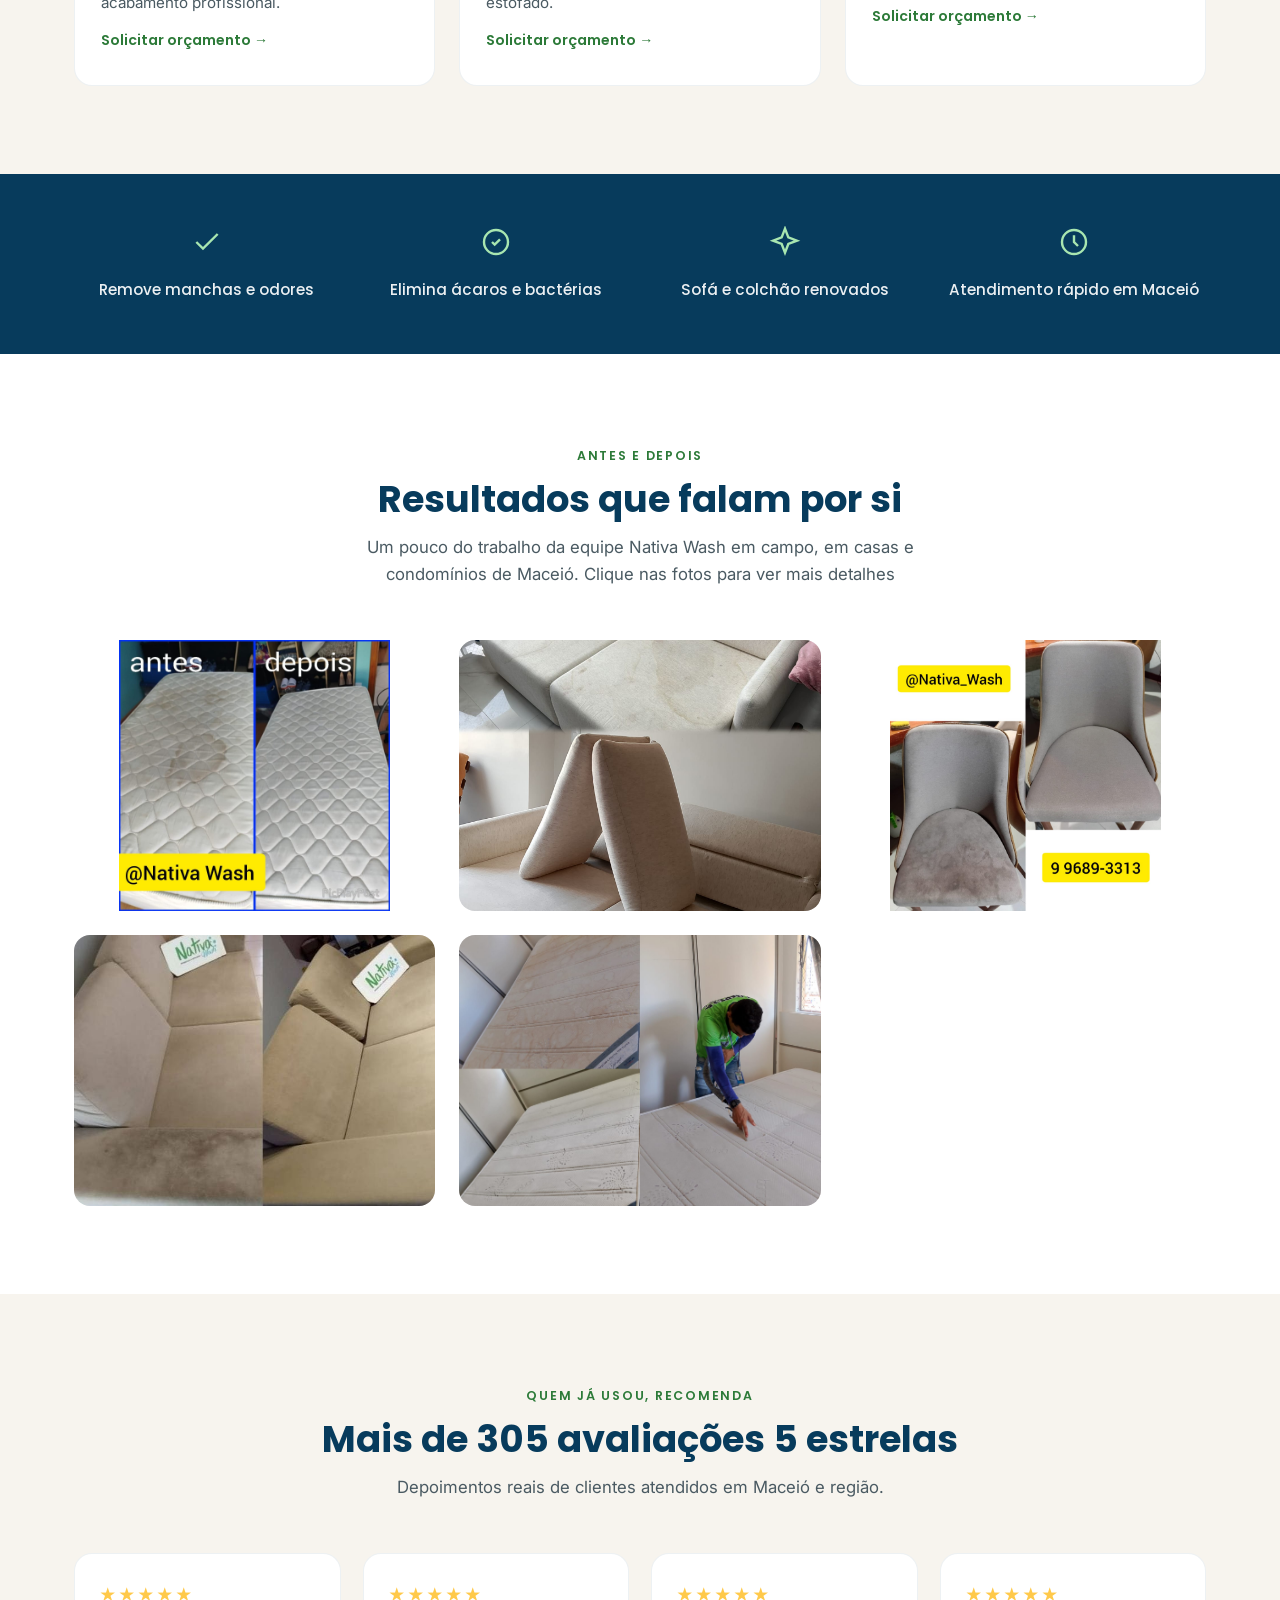
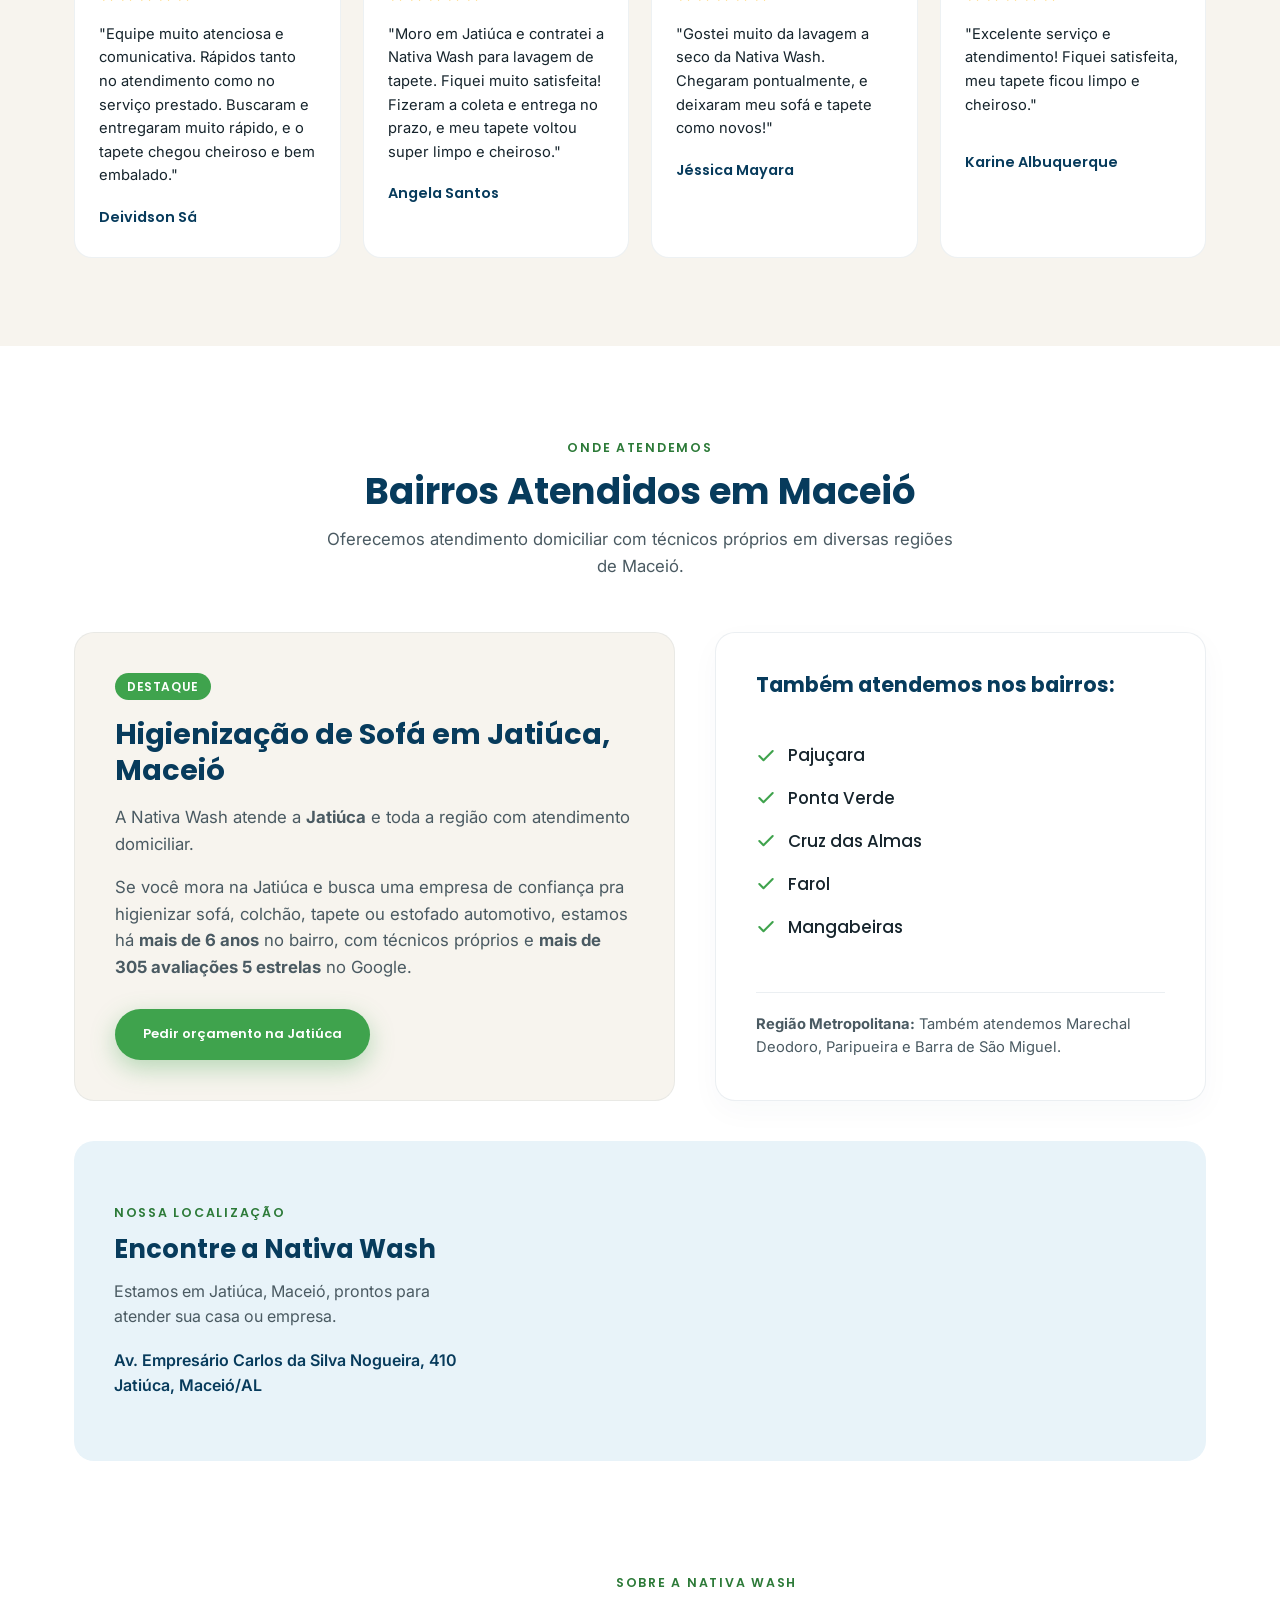
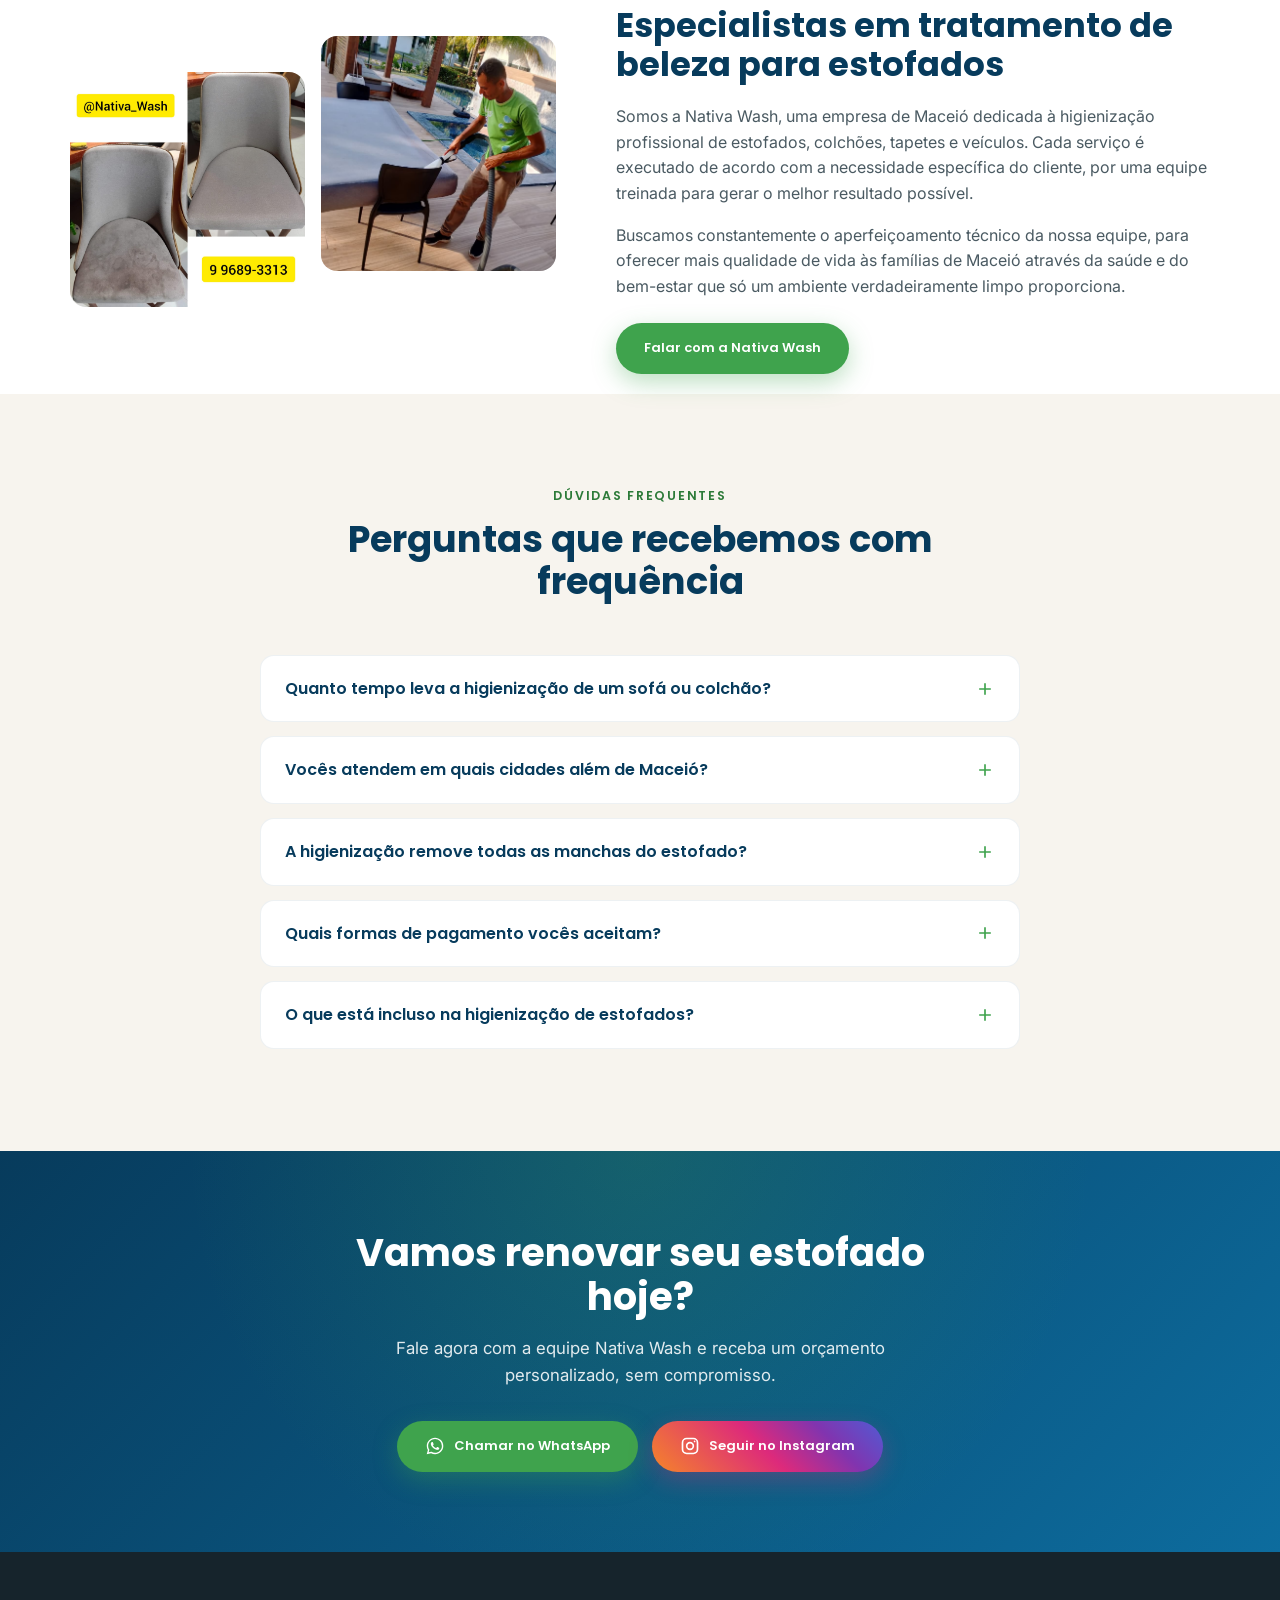
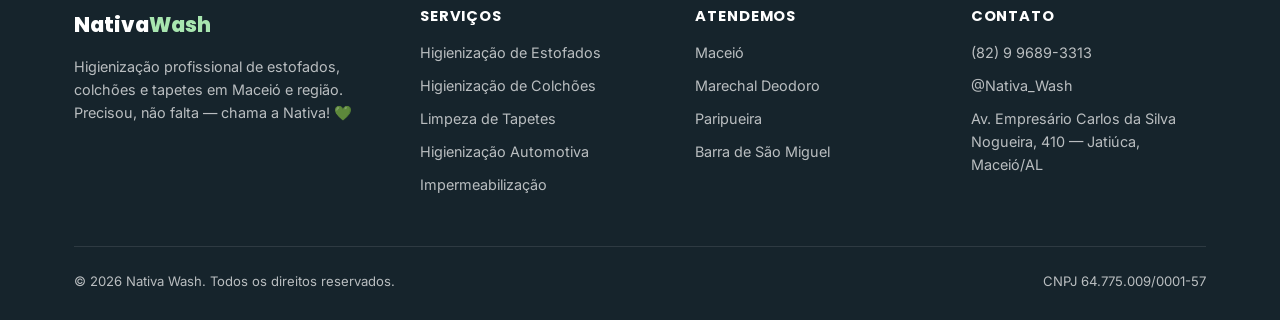
==== commit 7163c74f: "corrigi fotos" ====
--- a/index.html
+++ b/index.html
@@ -316,13 +316,13 @@
       <p>Um pouco do trabalho da equipe Nativa Wash em campo, em casas e condomínios de Maceió. Clique nas fotos para ver mais detalhes</p>
     </div>
     <div class="gallery-masonry">
-      <a href="images/colchao.jpeg" target="_blank" data-label="Colchão: mancha removida por completo">
+      <a href="images/colchao.jpeg" target="_blank" class="gallery-image-full" data-label="Colchão: mancha removida por completo">
         <img src="images/colchao.jpeg" alt="Colchão antes e depois da higienização, mancha removida" loading="lazy">
       </a>
       <a href="images/foto_sofa.jpeg" target="_blank" data-label="Sofá: manchas removidas">
         <img src="images/foto_sofa.jpeg" alt="Sofá bege antes e depois da limpeza profissional" loading="lazy">
       </a>
-      <a href="images/cadeira.jpeg" target="_blank" data-label="Cadeira de jantar renovada">
+      <a href="images/cadeira.jpeg" target="_blank" class="gallery-image-full" data-label="Cadeira de jantar renovada">
         <img src="images/cadeira.jpeg" alt="Cadeira de jantar antes e depois da higienização" loading="lazy">
       </a>
       <a href="images/foto_resultado3.jpeg" target="_blank" data-label="Higienização de estofado de área externa">
@@ -421,7 +421,7 @@
         <address>Av. Empresário Carlos da Silva Nogueira, 410<br>Jatiúca, Maceió/AL</address>
       </div>
       <iframe
-        src="https://www.google.com/maps/embed?pb=!1m12!1m3!1d3108.792778878709!2d-35.7040132!3d-9.6492904!2m3!1f0!2f0!3f0!3m2!1i1024!2i768!4f13.1!3m3!1m2!1s0x701377fdc925e8b%3A0x60505178959a8db3!2sNativa%20wash!5e1!3m2!1spt-BR!2sbr!4v1787763800310!5m2!1spt-BR!2sbr"
+        src="https://www.google.com/maps?q=Nativa+Wash,+Av.+Empres%C3%A1rio+Carlos+da+Silva+Nogueira,+410,+Jati%C3%BAca,+Macei%C3%B3,+AL&output=embed"
         title="Localização da Nativa Wash no Google Maps"
         loading="lazy"
         allowfullscreen=""
--- a/style.css
+++ b/style.css
@@ -329,6 +329,8 @@
   aspect-ratio: 4 / 3;
   margin: 0 auto;
 }
+.gallery-masonry a.gallery-image-full{aspect-ratio: 4 / 3;}
+.gallery-masonry a.gallery-image-full img{object-fit: contain; background: var(--white);}
 
 #resultados-que-falam-por-si img,
 .gallery-grid img,
@@ -557,12 +559,17 @@
 }
 
 @media (max-width: 560px){
+  .container{padding-left:16px; padding-right:16px;}
   .services-grid{grid-template-columns: 1fr;}
   .benefits-grid{grid-template-columns: 1fr 1fr;}
   .testimonial-grid{grid-template-columns: 1fr;}
   .footer-grid{grid-template-columns: 1fr;}
   .hero-ctas{flex-direction: column;}
-  .hero-ctas .btn{justify-content:center;}
+  .hero-ctas .btn,
+  .final-cta-actions .btn{width:100%; justify-content:center;}
+  .hero-trust{align-items:flex-start; flex-wrap:wrap; gap:6px 10px;}
+  .hero-photo-badge{font-size:0.78rem; padding:12px 14px;}
+  .neighborhood-map iframe{min-height:260px;}
   
   #resultados-que-falam-por-si .gallery-grid,
   .gallery-grid,
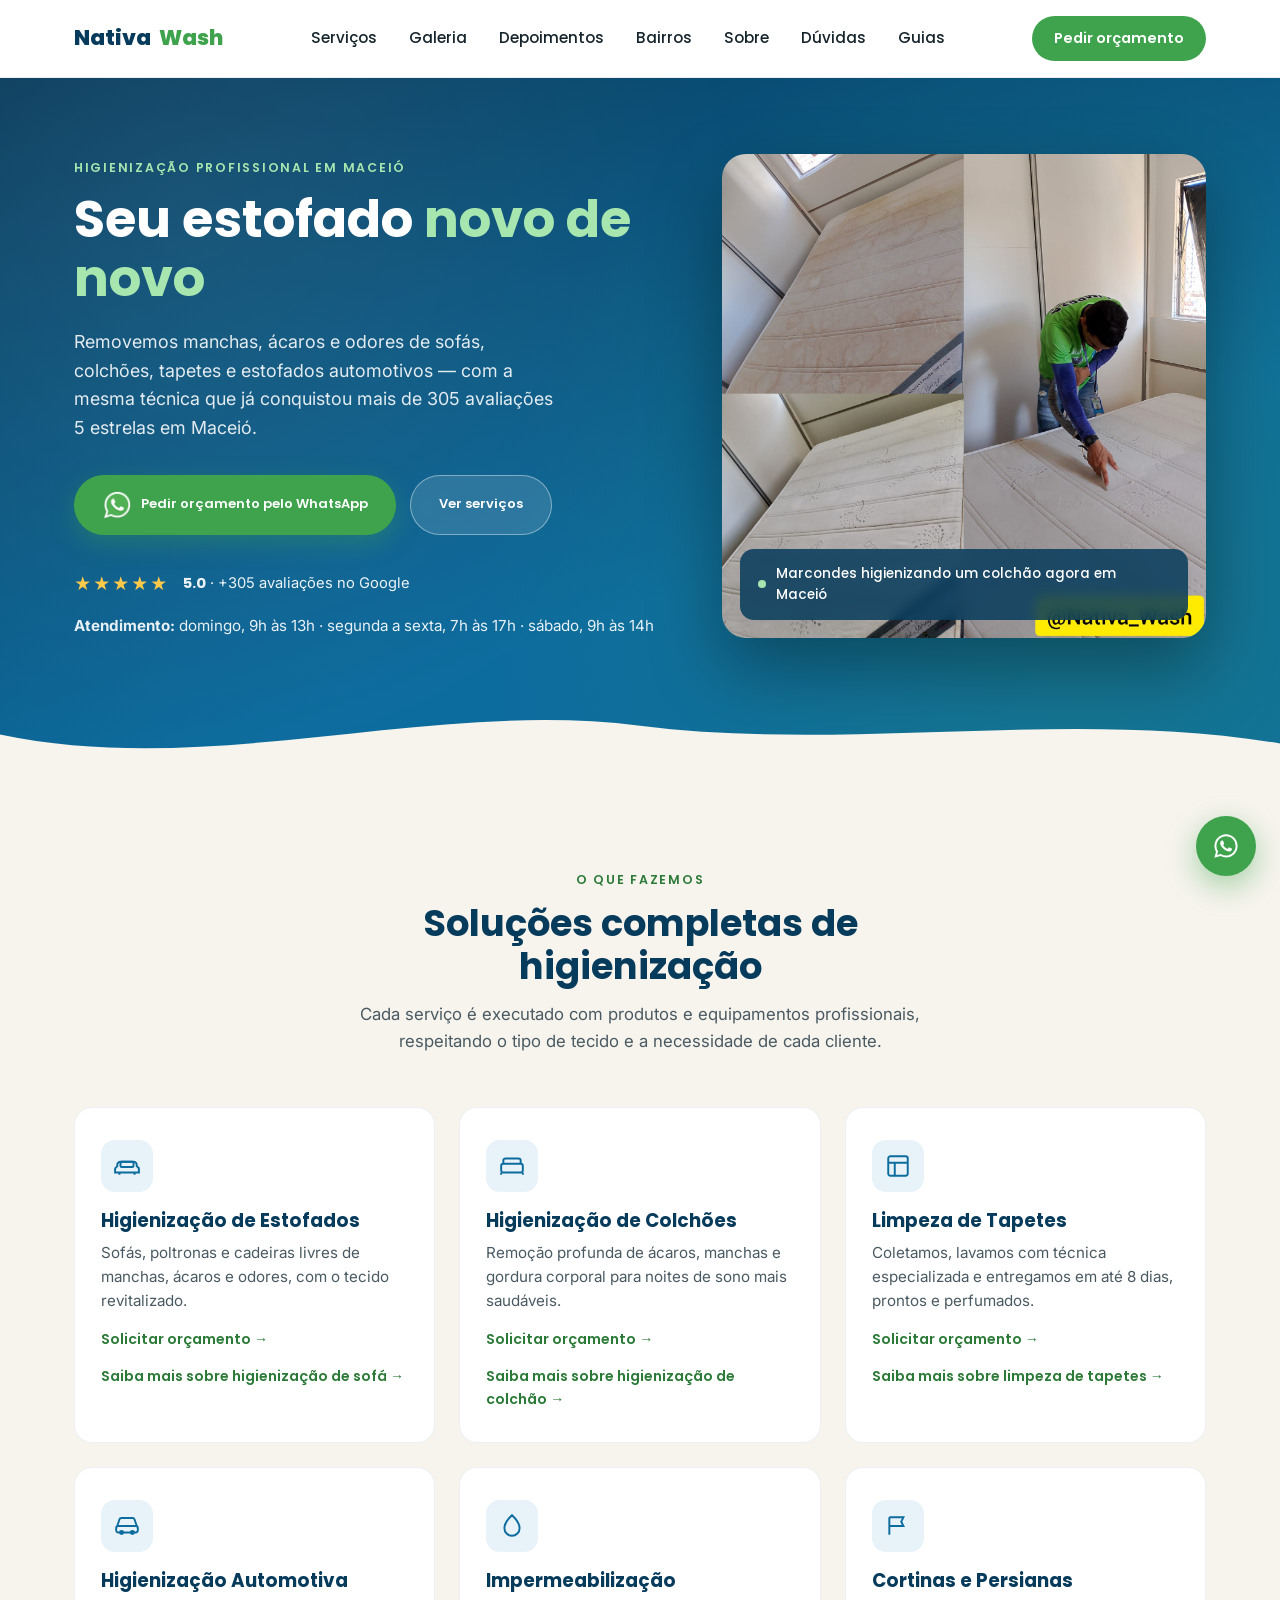
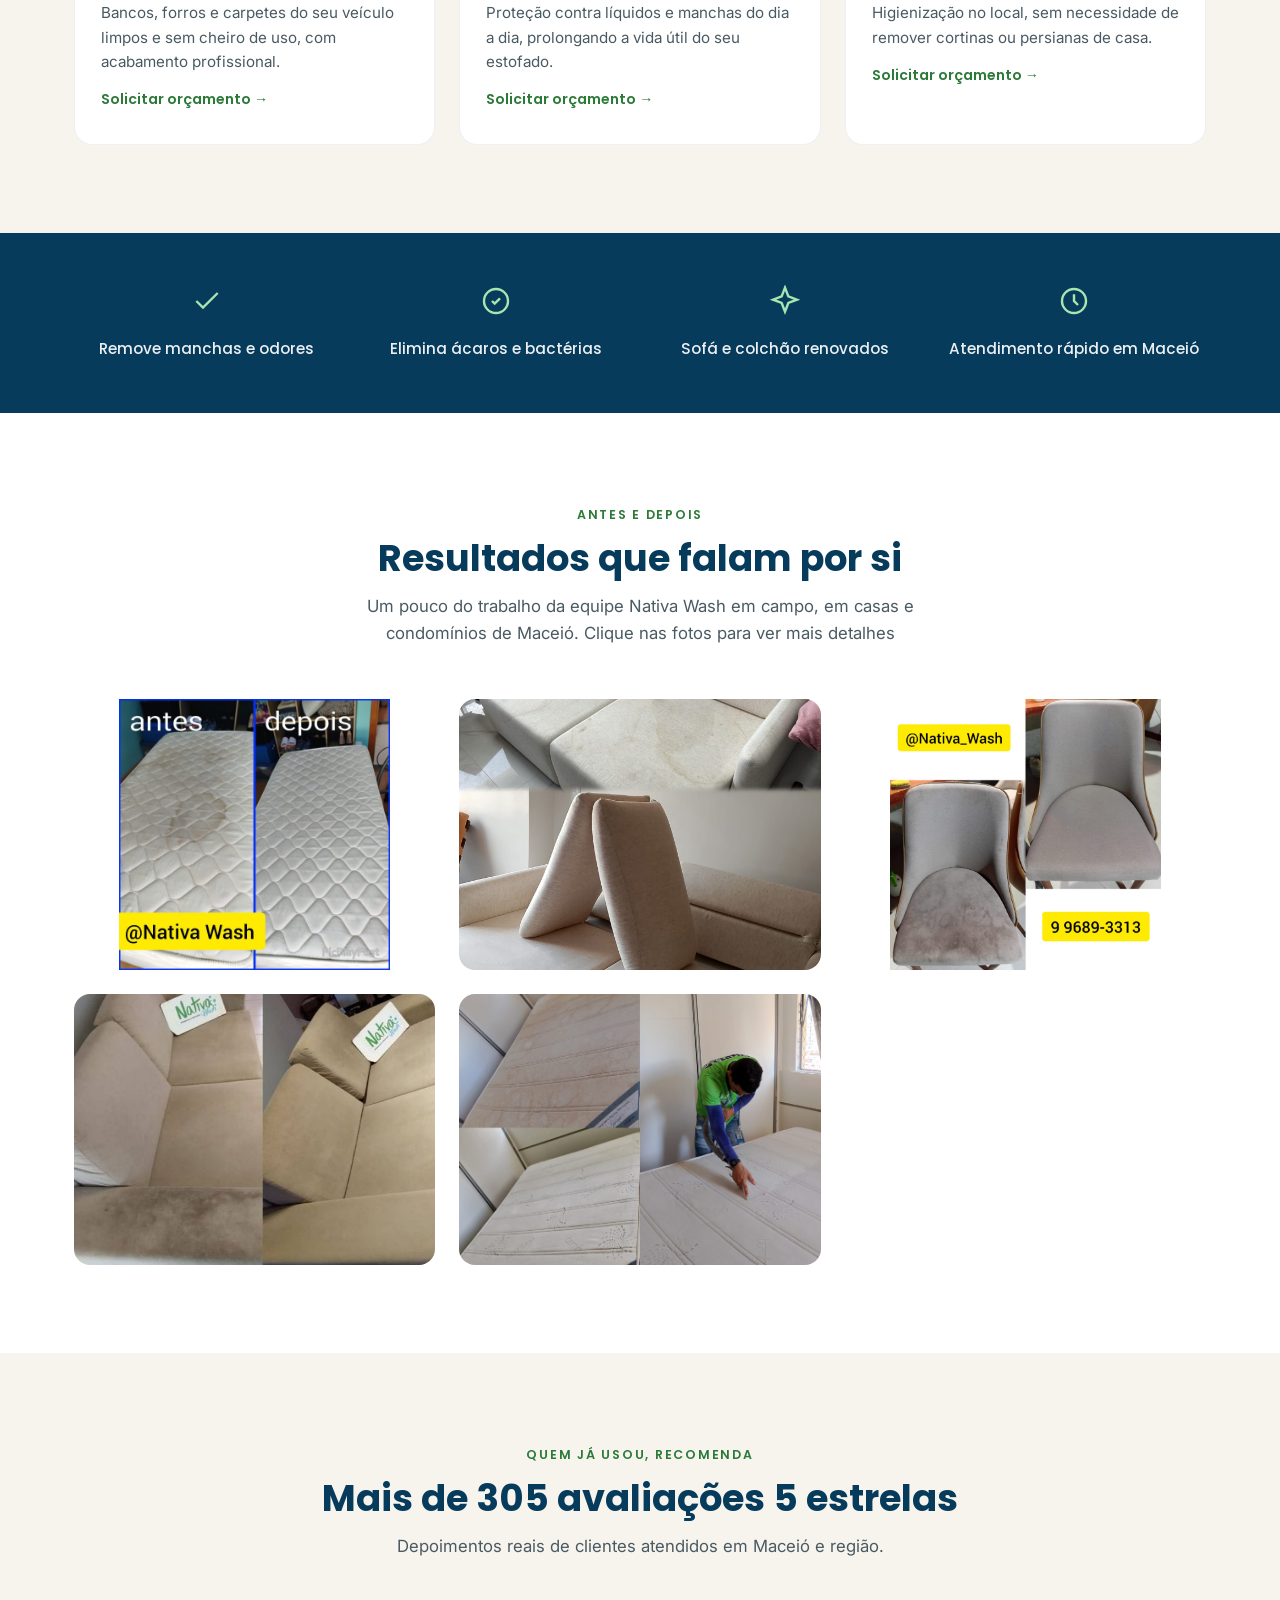
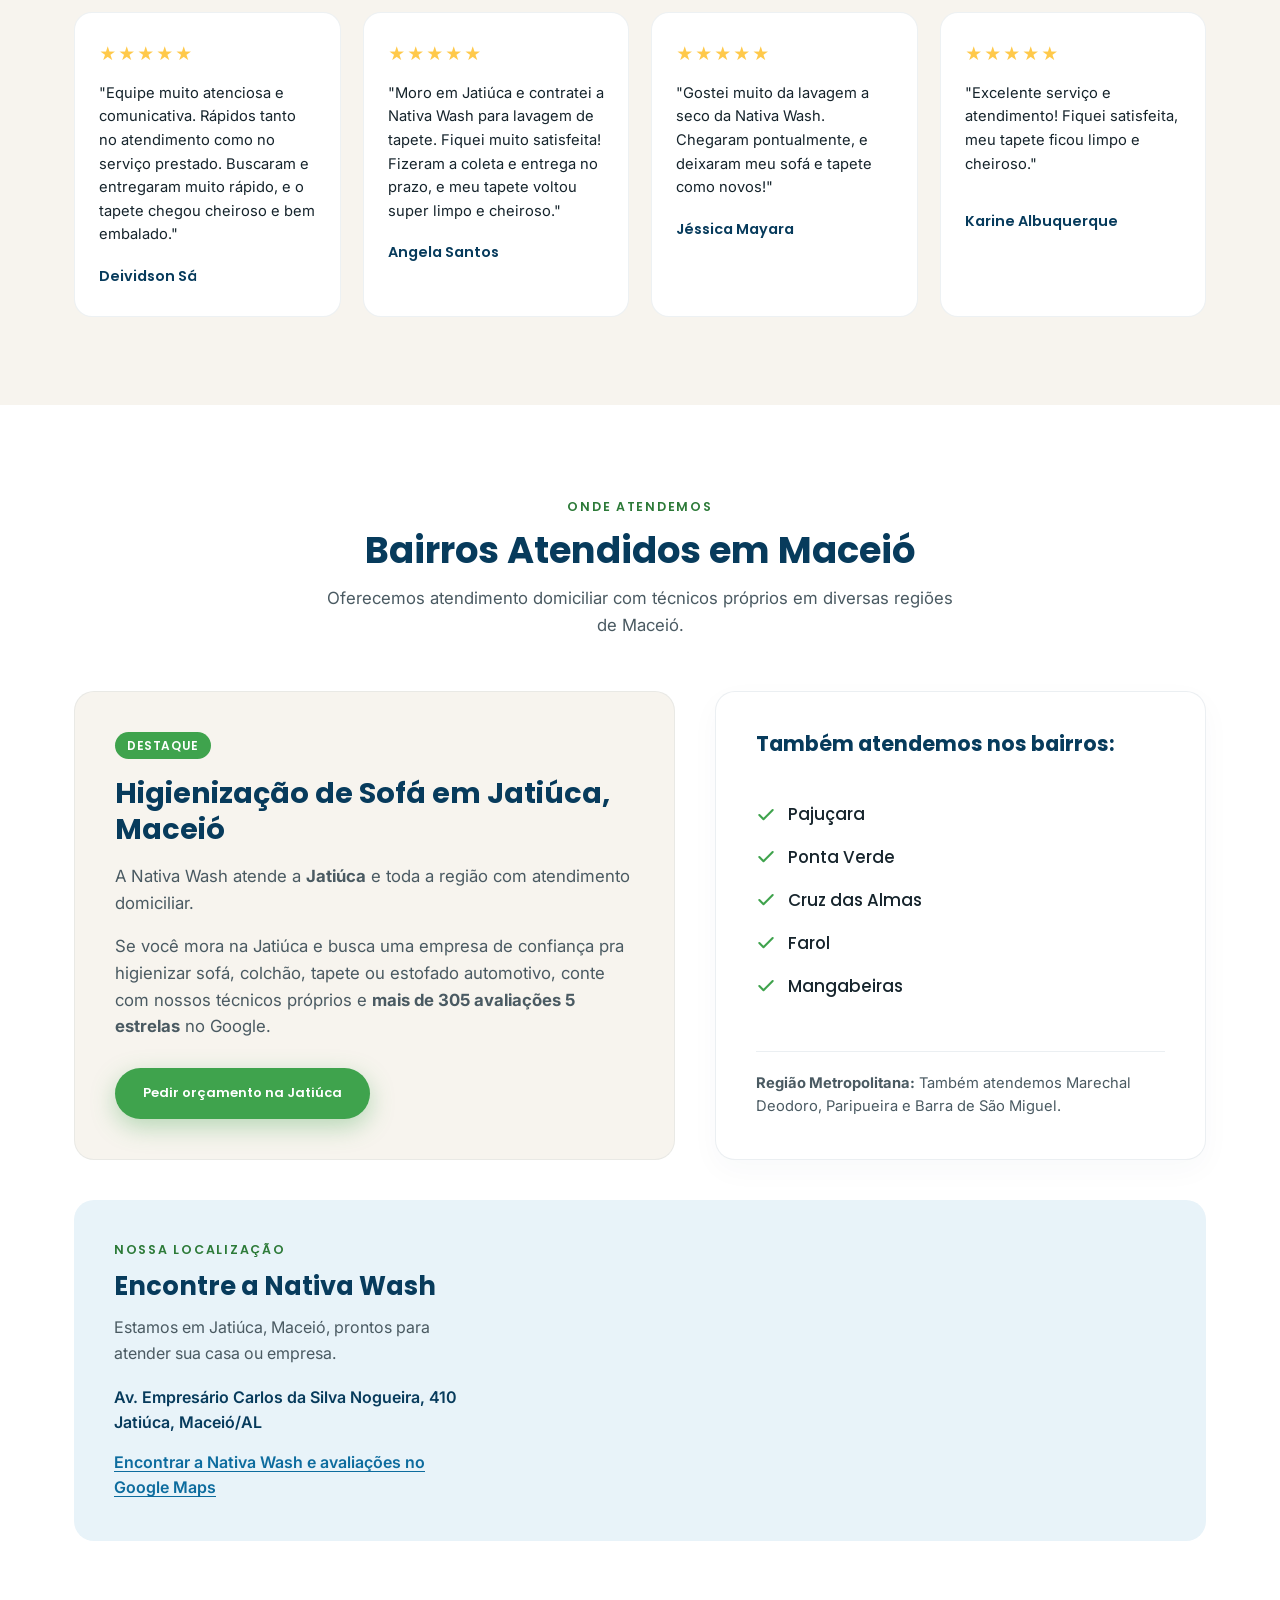
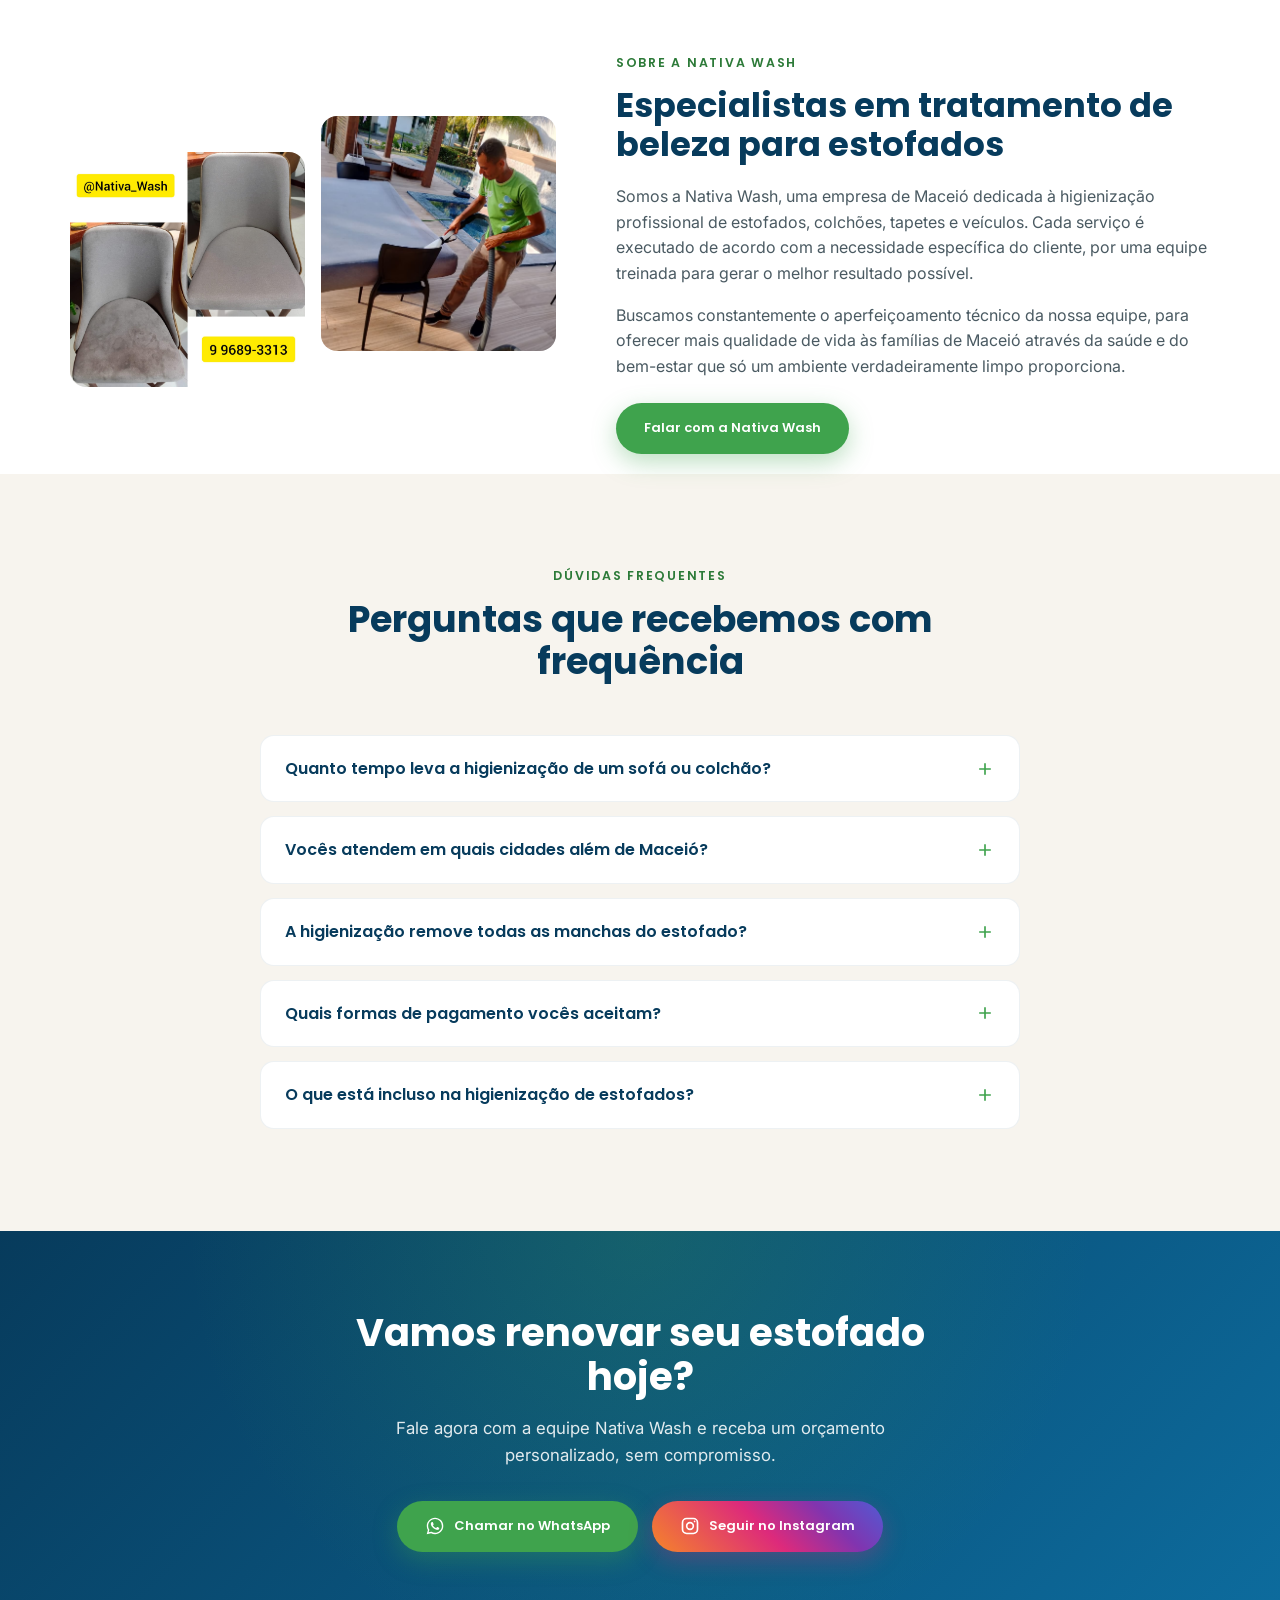
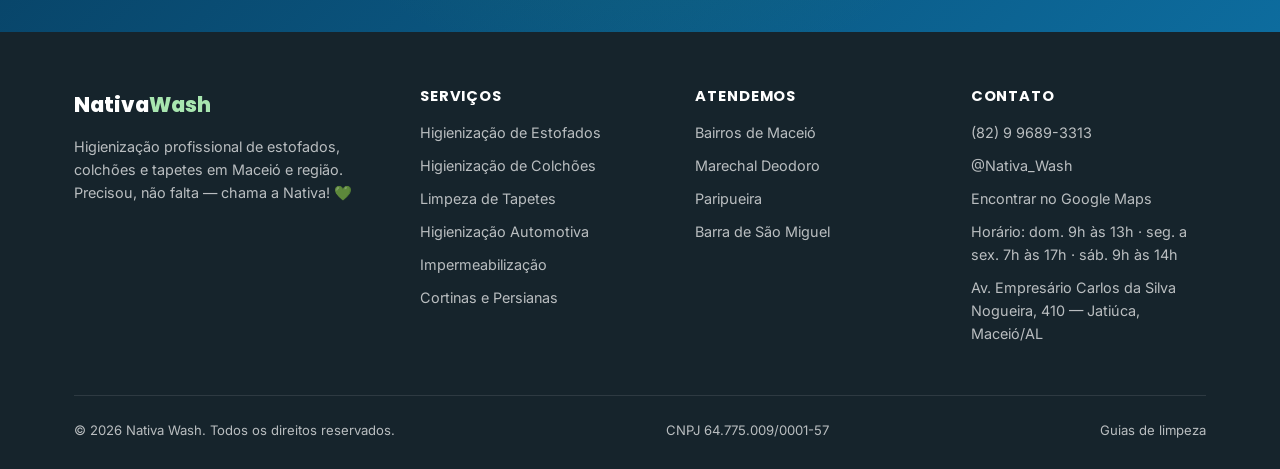
==== commit 0e951269: "corrigi principais pontos" ====
--- a/index.html
+++ b/index.html
@@ -87,9 +87,21 @@
   "openingHoursSpecification": [
     {
       "@type": "OpeningHoursSpecification",
-      "dayOfWeek": ["Monday","Tuesday","Wednesday","Thursday","Friday","Saturday"],
-      "opens": "08:00",
-      "closes": "18:00"
+      "dayOfWeek": "Sunday",
+      "opens": "09:00",
+      "closes": "13:00"
+    },
+    {
+      "@type": "OpeningHoursSpecification",
+      "dayOfWeek": ["Monday","Tuesday","Wednesday","Thursday","Friday"],
+      "opens": "07:00",
+      "closes": "17:00"
+    },
+    {
+      "@type": "OpeningHoursSpecification",
+      "dayOfWeek": "Saturday",
+      "opens": "09:00",
+      "closes": "14:00"
     }
   ],
   "sameAs": [
@@ -194,6 +206,7 @@
       <a href="#bairros">Bairros</a>
       <a href="#sobre">Sobre</a>
       <a href="#faq">Dúvidas</a>
+      <a href="blog.html">Guias</a>
     </nav>
     <a href="https://wa.me/5582996893313?text=Ol%C3%A1!%20Quero%20um%20or%C3%A7amento%20de%20higieniza%C3%A7%C3%A3o." class="nav-cta">Pedir orçamento</a>
   </div>
@@ -216,6 +229,7 @@
         <span class="stars">★★★★★</span>
         <span><b>5.0</b> · +305 avaliações no Google</span>
       </div>
+      <p class="business-hours"><strong>Atendimento:</strong> domingo, 9h às 13h · segunda a sexta, 7h às 17h · sábado, 9h às 14h</p>
     </div>
     <div class="hero-photo">
       <img src="images/foto_homem_limpando.jpeg" alt="Técnico da Nativa Wash higienizando colchão em Maceió" loading="eager">
@@ -246,6 +260,7 @@
         <h3>Higienização de Estofados</h3>
         <p>Sofás, poltronas e cadeiras livres de manchas, ácaros e odores, com o tecido revitalizado.</p>
         <a href="https://wa.me/5582996893313?text=Quero%20or%C3%A7amento%20para%20higieniza%C3%A7%C3%A3o%20de%20estofado">Solicitar orçamento →</a>
+        <a href="higienizacao-de-sofa.html">Saiba mais sobre higienização de sofá →</a>
       </div>
  
       <div class="service-card">
@@ -253,6 +268,7 @@
         <h3>Higienização de Colchões</h3>
         <p>Remoção profunda de ácaros, manchas e gordura corporal para noites de sono mais saudáveis.</p>
         <a href="https://wa.me/5582996893313?text=Quero%20or%C3%A7amento%20para%20higieniza%C3%A7%C3%A3o%20de%20colch%C3%A3o">Solicitar orçamento →</a>
+        <a href="higienizacao-de-colchao.html">Saiba mais sobre higienização de colchão →</a>
       </div>
  
       <div class="service-card">
@@ -260,6 +276,7 @@
         <h3>Limpeza de Tapetes</h3>
         <p>Coletamos, lavamos com técnica especializada e entregamos em até 8 dias, prontos e perfumados.</p>
         <a href="https://wa.me/5582996893313?text=Quero%20or%C3%A7amento%20para%20limpeza%20de%20tapete">Solicitar orçamento →</a>
+        <a href="limpeza-de-tapetes.html">Saiba mais sobre limpeza de tapetes →</a>
       </div>
  
       <div class="service-card">
@@ -379,7 +396,7 @@
         <div class="badge-district">Destaque</div>
         <h3>Higienização de Sofá em Jatiúca, Maceió</h3>
         <p class="desc-p">A Nativa Wash atende a <strong>Jatiúca</strong> e toda a região com atendimento domiciliar.</p>
-        <p class="desc-p">Se você mora na Jatiúca e busca uma empresa de confiança pra higienizar sofá, colchão, tapete ou estofado automotivo, estamos há <strong>mais de 6 anos</strong> no bairro, com técnicos próprios e <strong>mais de 305 avaliações 5 estrelas</strong> no Google.</p>
+        <p class="desc-p">Se você mora na Jatiúca e busca uma empresa de confiança pra higienizar sofá, colchão, tapete ou estofado automotivo, conte com nossos técnicos próprios e <strong>mais de 305 avaliações 5 estrelas</strong> no Google.</p>
         <a href="https://wa.me/5582996893313?text=Ol%C3%A1!%20Moro%20na%20Jati%C3%BAca%20e%20gostaria%20de%20um%20or%C3%A7amento%20de%20higieniza%C3%A7%C3%A3o." class="btn btn-primary">
           Pedir orçamento na Jatiúca
         </a>
@@ -419,6 +436,7 @@
         <h3>Encontre a Nativa Wash</h3>
         <p>Estamos em Jatiúca, Maceió, prontos para atender sua casa ou empresa.</p>
         <address>Av. Empresário Carlos da Silva Nogueira, 410<br>Jatiúca, Maceió/AL</address>
+        <a class="map-reviews-link" href="https://www.google.com/maps/search/?api=1&amp;query=Nativa+Wash%2C+Av.+Empres%C3%A1rio+Carlos+da+Silva+Nogueira%2C+410%2C+Jati%C3%BAca%2C+Macei%C3%B3%2FAL" target="_blank" rel="noopener">Encontrar a Nativa Wash e avaliações no Google Maps</a>
       </div>
       <iframe
         src="https://www.google.com/maps?q=Nativa+Wash,+Av.+Empres%C3%A1rio+Carlos+da+Silva+Nogueira,+410,+Jati%C3%BAca,+Macei%C3%B3,+AL&output=embed"
@@ -518,20 +536,21 @@
       <div>
         <h4>Serviços</h4>
         <ul>
-          <li><a href="#servicos">Higienização de Estofados</a></li>
-          <li><a href="#servicos">Higienização de Colchões</a></li>
-          <li><a href="#servicos">Limpeza de Tapetes</a></li>
+          <li><a href="higienizacao-de-sofa.html">Higienização de Estofados</a></li>
+          <li><a href="higienizacao-de-colchao.html">Higienização de Colchões</a></li>
+          <li><a href="limpeza-de-tapetes.html">Limpeza de Tapetes</a></li>
           <li><a href="#servicos">Higienização Automotiva</a></li>
           <li><a href="#servicos">Impermeabilização</a></li>
+          <li><a href="#servicos">Cortinas e Persianas</a></li>
         </ul>
       </div>
       <div>
         <h4>Atendemos</h4>
         <ul>
-          <li>Maceió</li>
-          <li>Marechal Deodoro</li>
-          <li>Paripueira</li>
-          <li>Barra de São Miguel</li>
+          <li><a href="bairros-atendidos.html">Bairros de Maceió</a></li>
+          <li><a href="cidades-atendidas.html">Marechal Deodoro</a></li>
+          <li><a href="cidades-atendidas.html">Paripueira</a></li>
+          <li><a href="cidades-atendidas.html">Barra de São Miguel</a></li>
         </ul>
       </div>
       <div>
@@ -539,6 +558,8 @@
         <ul>
           <li><a href="https://wa.me/5582996893313" target="_blank" rel="noopener">(82) 9 9689-3313</a></li>
           <li><a href="https://www.instagram.com/Nativa_Wash/" target="_blank" rel="noopener">@Nativa_Wash</a></li>
+          <li><a href="https://www.google.com/maps/search/?api=1&amp;query=Nativa+Wash%2C+Av.+Empres%C3%A1rio+Carlos+da+Silva+Nogueira%2C+410%2C+Jati%C3%BAca%2C+Macei%C3%B3%2FAL" target="_blank" rel="noopener">Encontrar no Google Maps</a></li>
+          <li>Horário: dom. 9h às 13h · seg. a sex. 7h às 17h · sáb. 9h às 14h</li>
           <li>Av. Empresário Carlos da Silva Nogueira, 410 — Jatiúca, Maceió/AL</li>
         </ul>
       </div>
@@ -546,6 +567,7 @@
     <div class="footer-bottom">
       <span>© 2026 Nativa Wash. Todos os direitos reservados.</span>
       <span>CNPJ 64.775.009/0001-57</span>
+      <span><a href="blog.html">Guias de limpeza</a></span>
     </div>
   </div>
 </footer>
--- a/style.css
+++ b/style.css
@@ -94,6 +94,7 @@
   position: relative;
 }
 .nav-links a:hover{color: var(--blue);}
+.business-hours{margin-top:16px;color:rgba(255,255,255,0.9);font-size:0.95rem;}
 
 .nav-cta{
   background: var(--green);
@@ -695,6 +696,7 @@
 .neighborhood-map-info h3 {font-size: 1.6rem; margin-bottom: 14px;}
 .neighborhood-map-info p {color: var(--ink-soft); margin-bottom: 18px;}
 .neighborhood-map-info address {font-style: normal; color: var(--blue-deep); font-weight: 600;}
+.map-reviews-link{display:inline-block;margin-top:14px;color:var(--blue);font-weight:600;text-decoration:underline;text-underline-offset:3px;}
 .neighborhood-map iframe {
   width: 100%;
   min-height: 320px;
@@ -715,6 +717,32 @@
   .neighborhood-map-info {padding: 30px 24px;}
 }
 
+/* SEO content pages */
+.content-page{min-height:65vh;padding:48px 0 88px;background:var(--white);}
+.content-page h1{font-size:clamp(2rem, 4vw, 3rem);margin:12px 0 18px;}
+.content-page h2{font-size:1.45rem;margin:30px 0 12px;}
+.content-page p{color:var(--ink-soft);margin-bottom:16px;}
+.content-page a:not(.btn){color:var(--blue);text-decoration:underline;text-underline-offset:3px;}
+.breadcrumbs{font-size:0.9rem;color:var(--ink-soft);margin-bottom:30px;}
+.breadcrumbs a{color:var(--blue);}
+.page-lead{font-size:1.15rem;max-width:760px;margin:0 0 34px;}
+.content-columns{display:grid;grid-template-columns:minmax(0, 2fr) minmax(220px, 0.8fr);gap:48px;align-items:start;}
+.content-aside{padding:24px;background:var(--blue-light);border-left:4px solid var(--green);}
+.content-aside h2:first-child{margin-top:0;}
+.content-aside p:last-child{margin-bottom:0;}
+.area-list,.article-list{display:grid;grid-template-columns:repeat(2,minmax(0,1fr));gap:20px;margin-top:36px;}
+.area-list article,.article-list article{padding:24px 0;border-top:2px solid var(--green);}
+.area-list h2,.article-list h2{margin:0 0 12px;}
+.article-list .eyebrow{margin:0 0 10px;}
+.area-note{margin-top:32px;}
+.article-content{max-width:820px;}
+.article-content h2{margin-top:28px;}
+.article-content .btn{margin:16px 0 24px;}
+@media (max-width: 560px){
+  .content-columns,.area-list,.article-list{grid-template-columns:1fr;gap:24px;}
+  .content-page{padding:34px 0 60px;}
+}
+
 /* Active Nav Link (Scroll Spy) */
 .nav-links a.active-nav {
   color: var(--green) !important;
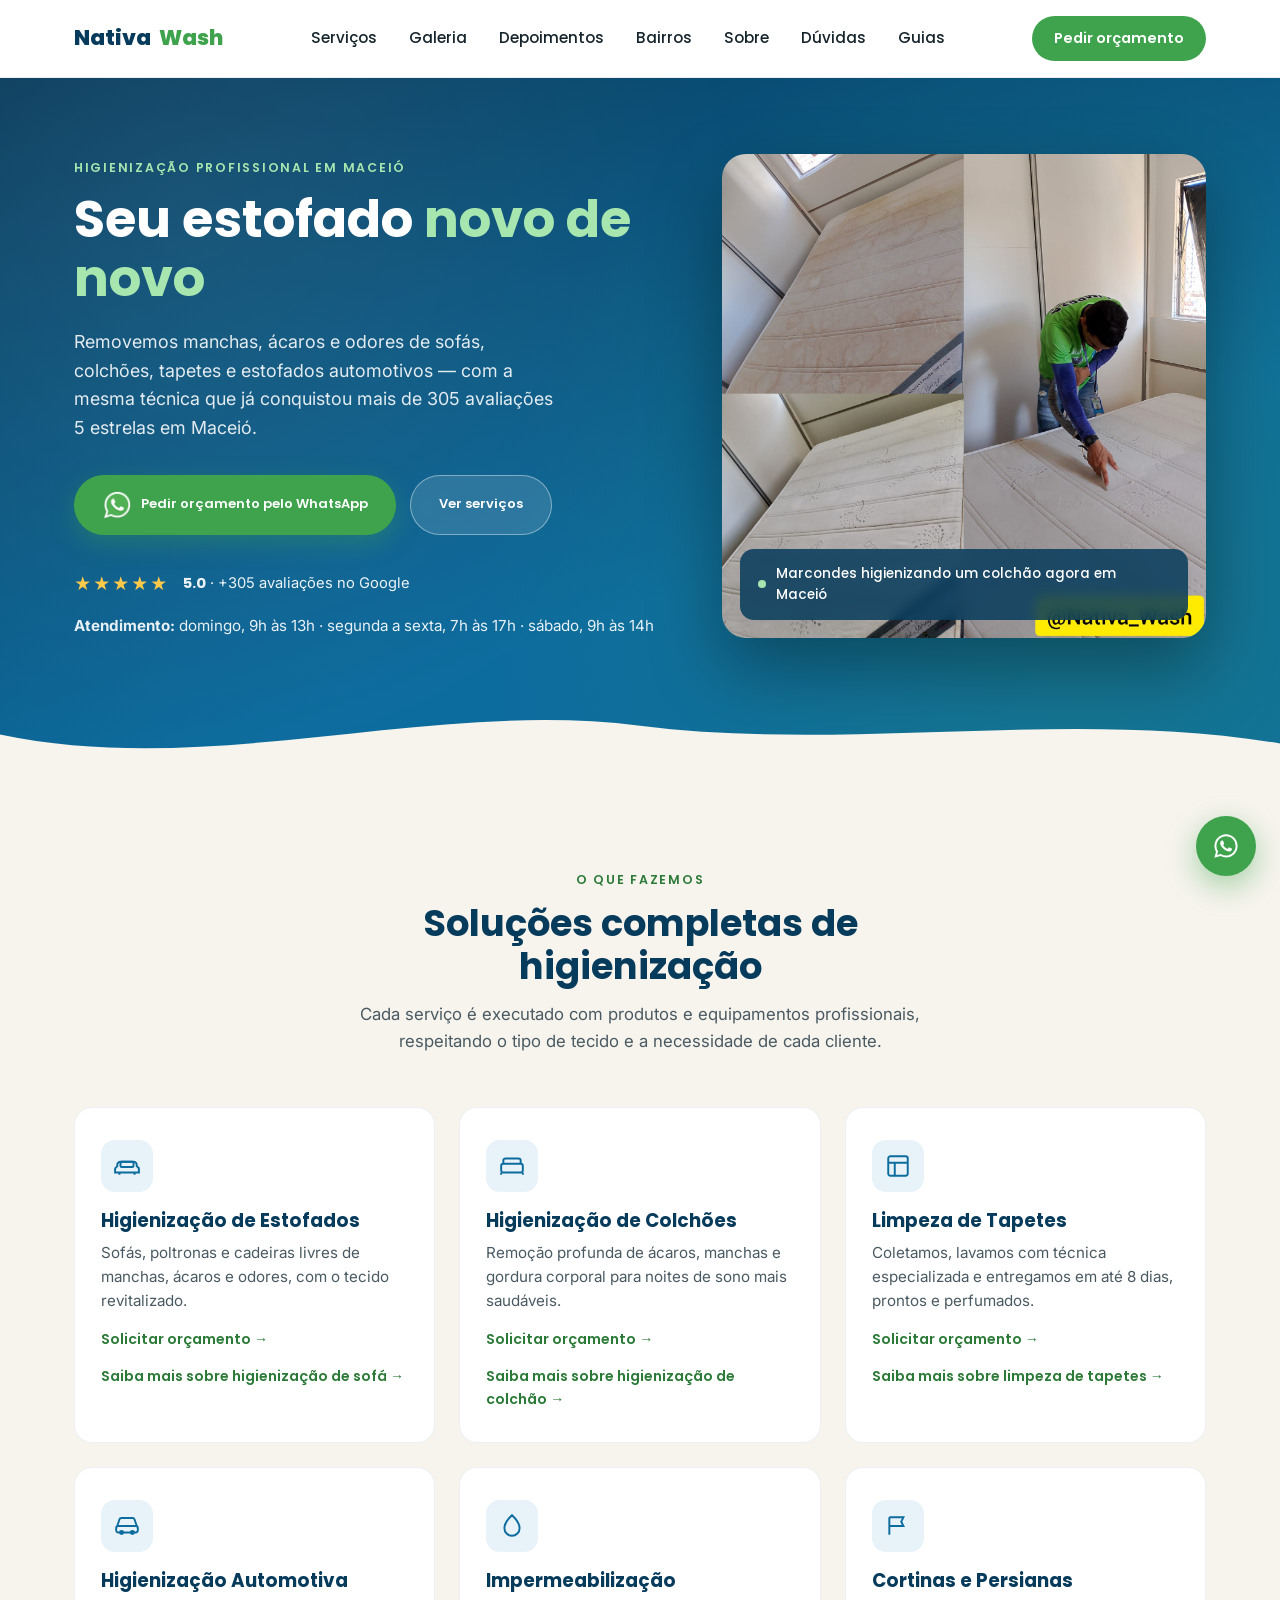
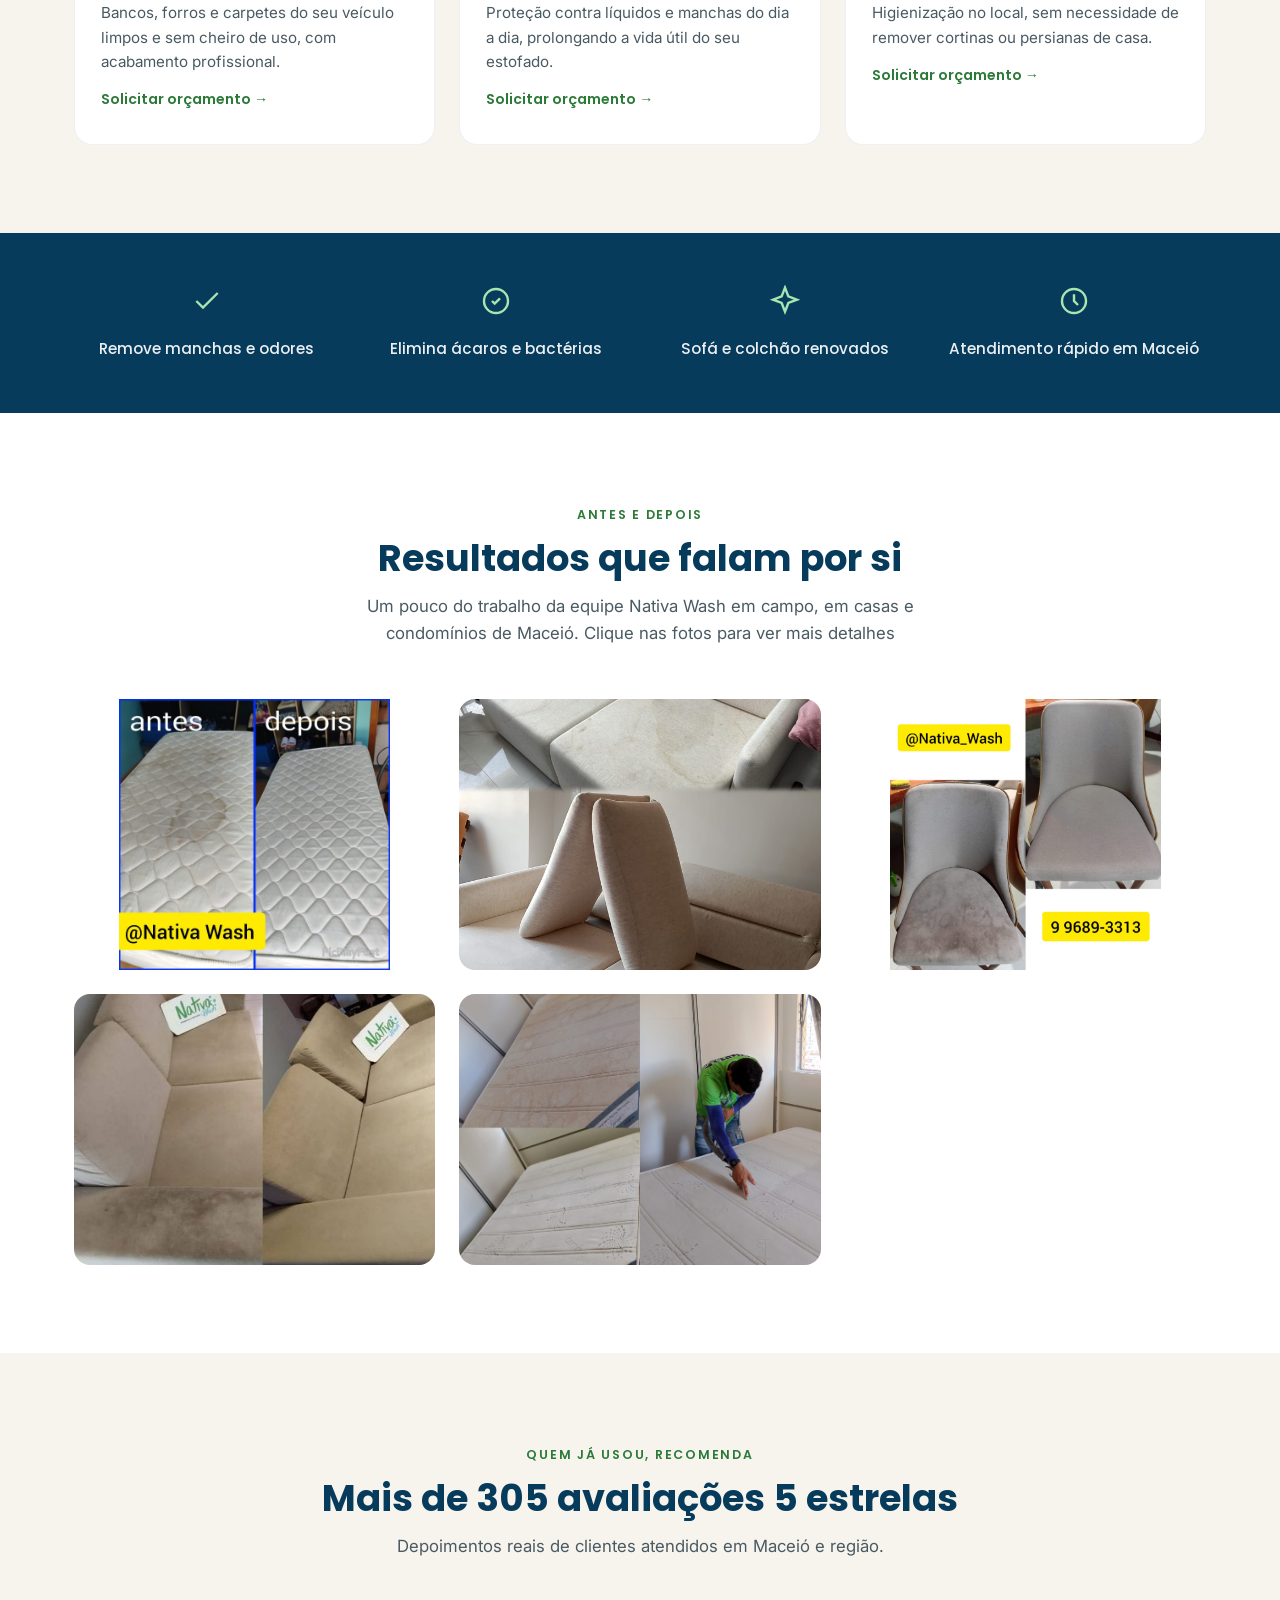
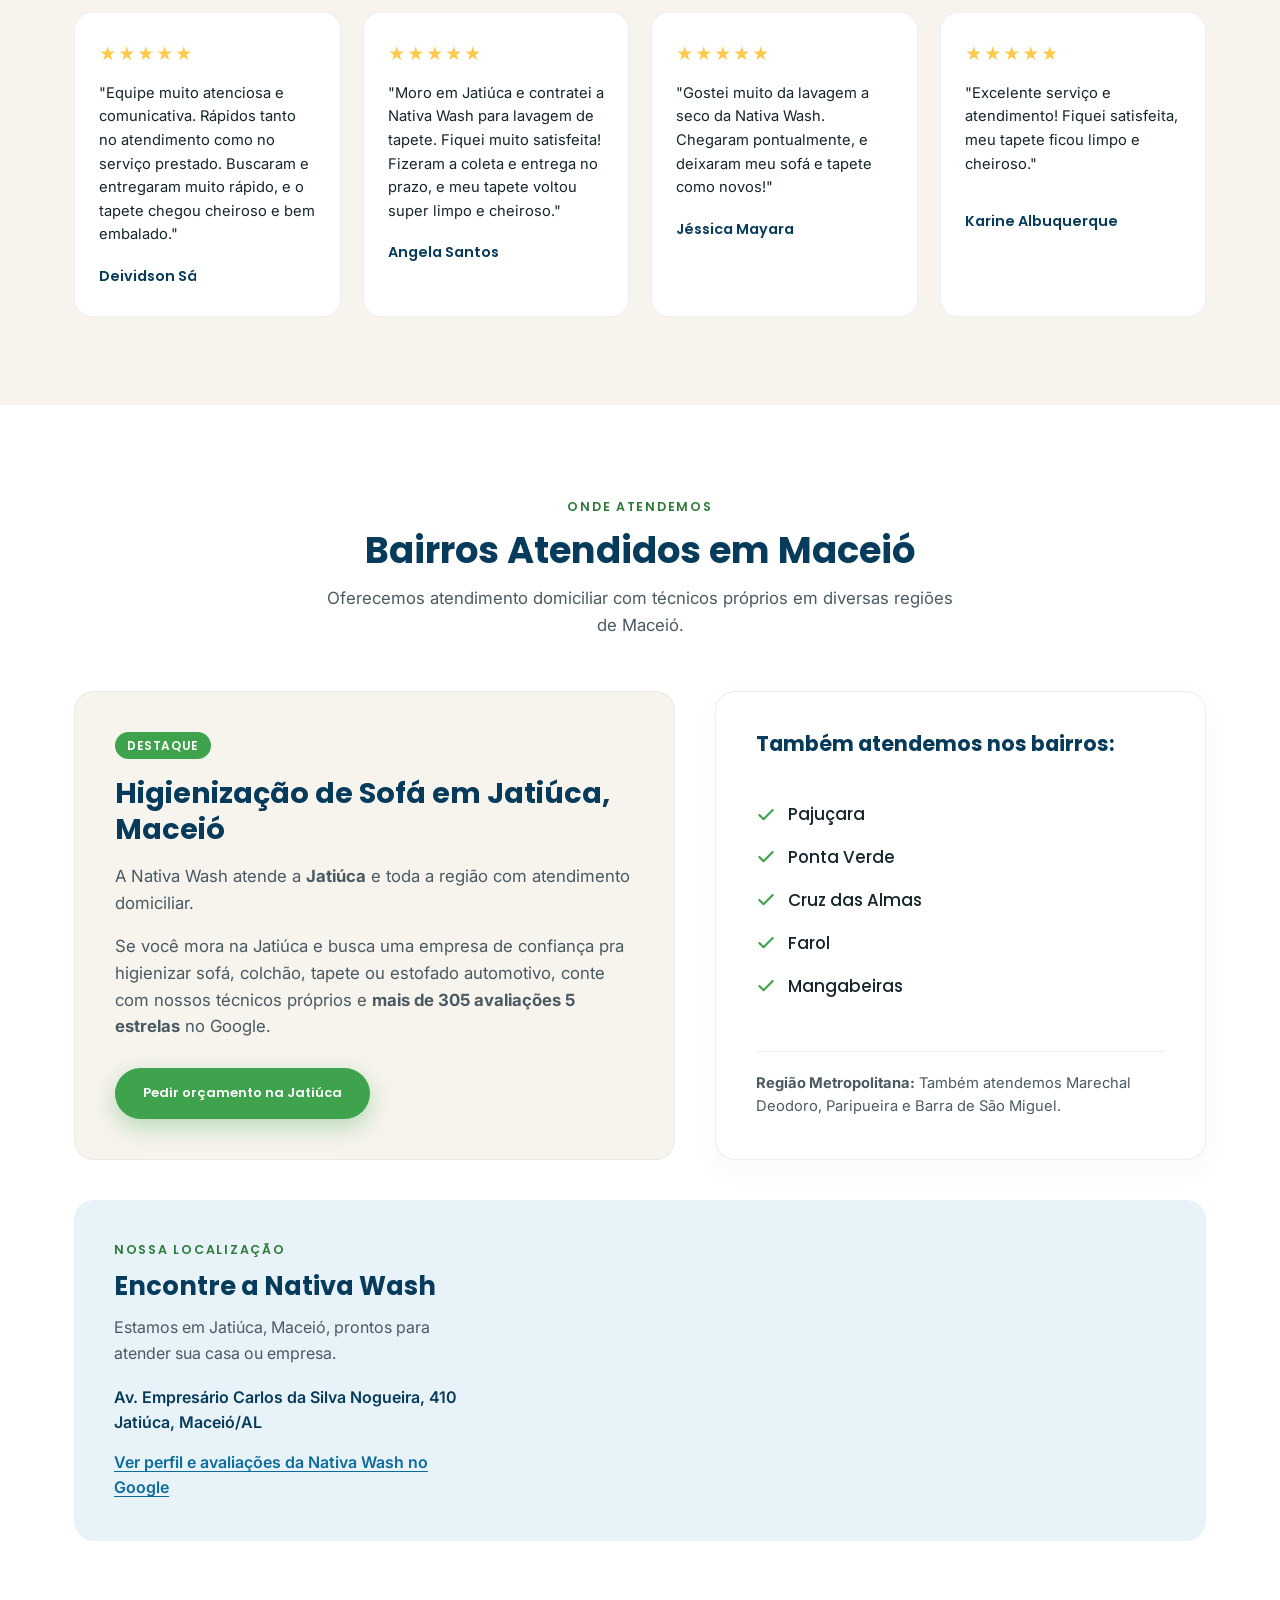
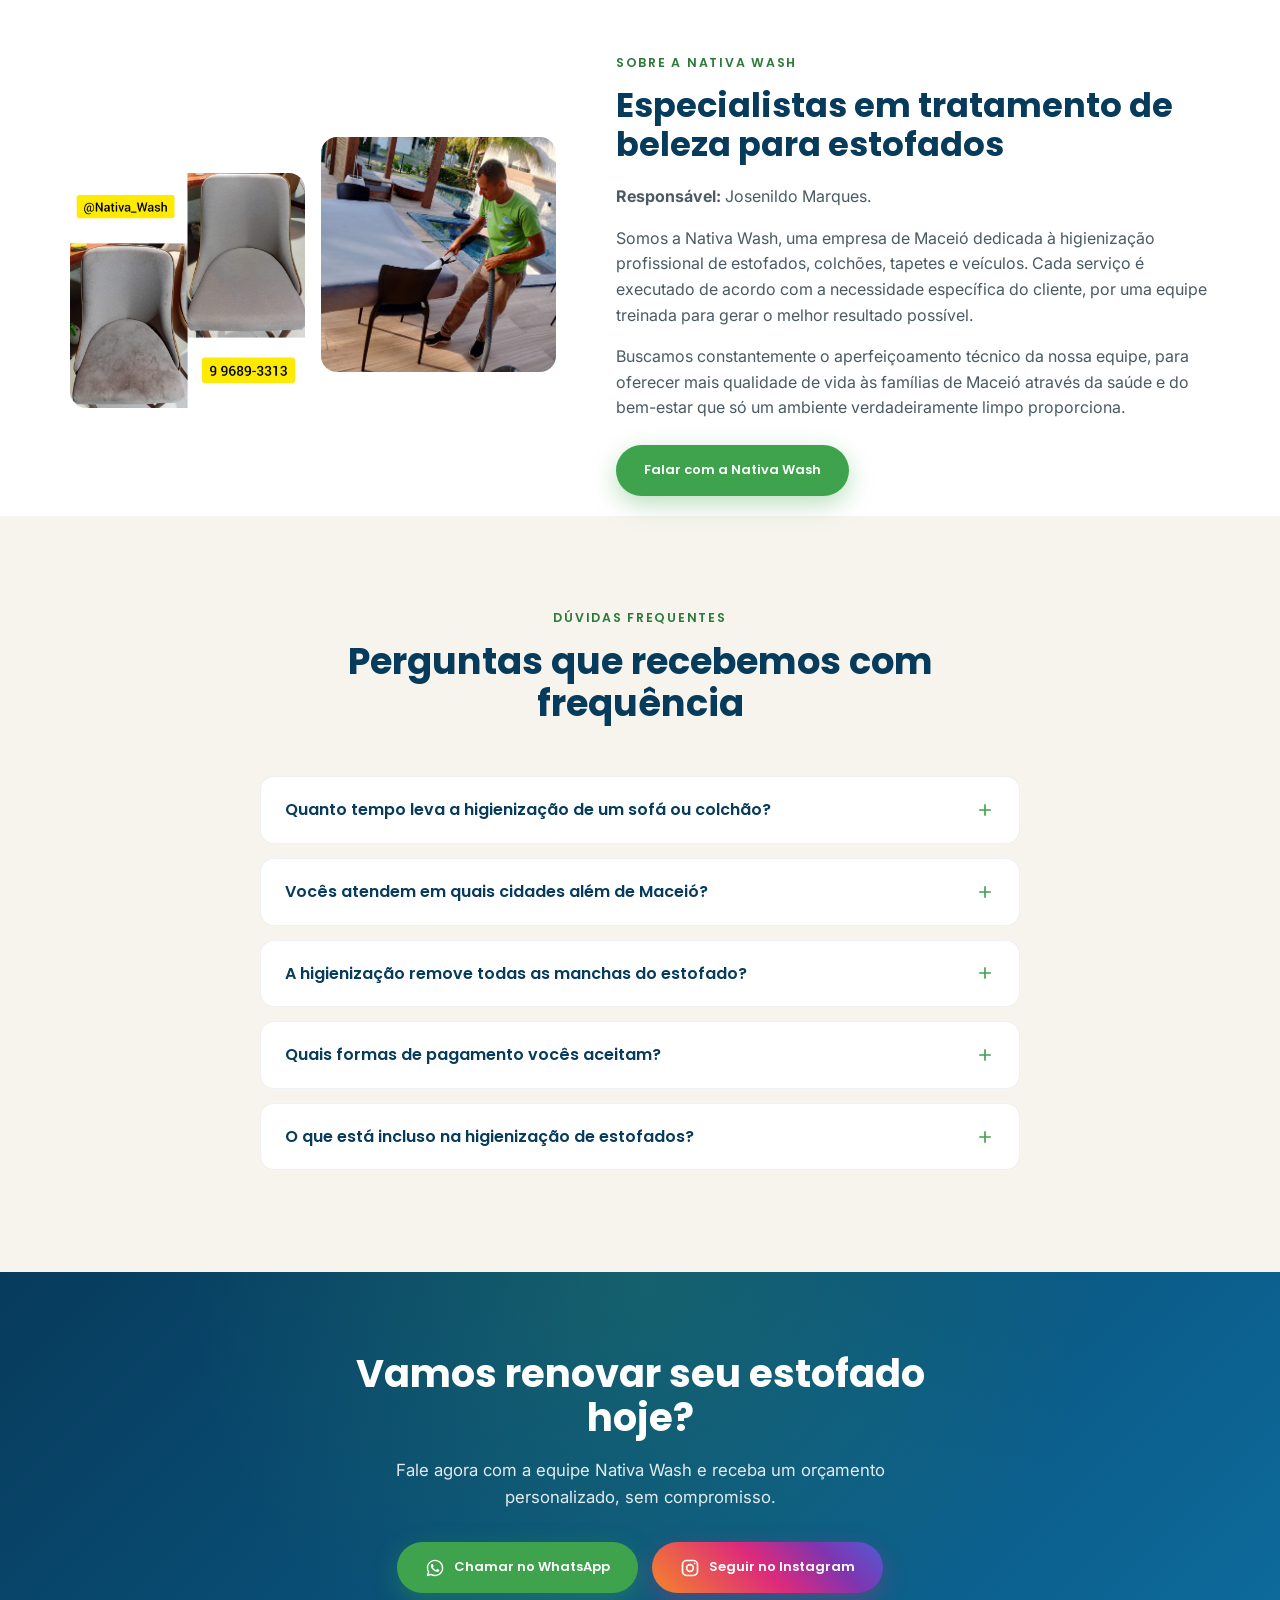
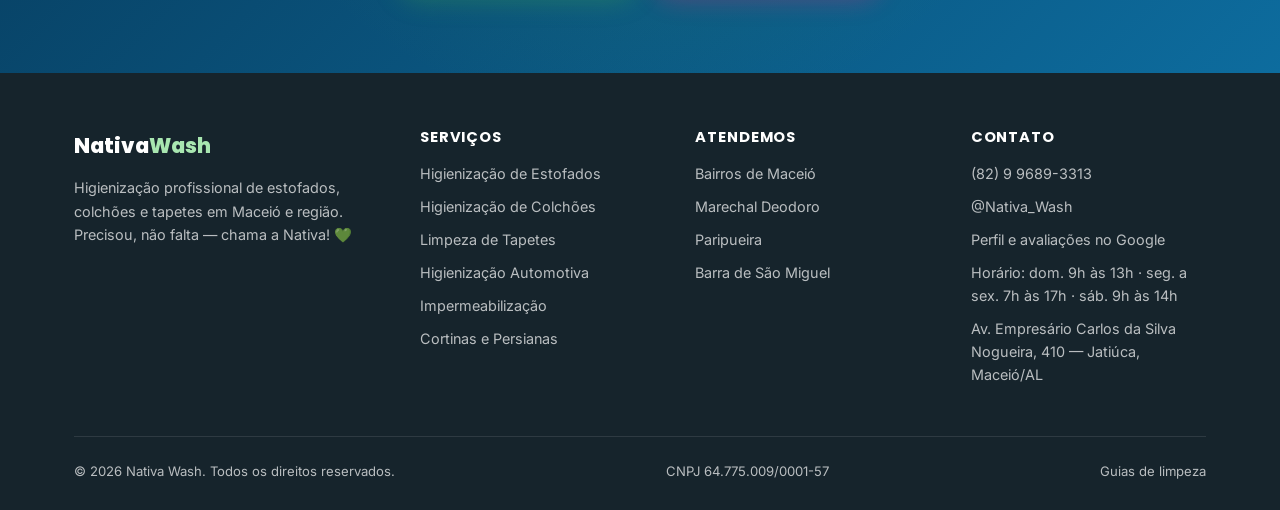
==== commit 91ba192a: "terminei" ====
--- a/index.html
+++ b/index.html
@@ -70,7 +70,7 @@
     "latitude": -9.6549,
     "longitude": -35.7089
   },
-  "hasMap": "https://www.google.com/maps/search/?api=1&query=Nativa+Wash%2C+Av.+Empres%C3%A1rio+Carlos+da+Silva+Nogueira%2C+410%2C+Jati%C3%BAca%2C+Macei%C3%B3%2FAL",
+  "hasMap": "https://share.google/2tuWCux7ycDcpK3ou",
   "contactPoint": {
     "@type": "ContactPoint",
     "telephone": "+5582996893313",
@@ -105,7 +105,8 @@
     }
   ],
   "sameAs": [
-    "https://www.instagram.com/Nativa_Wash/"
+    "https://www.instagram.com/Nativa_Wash/",
+    "https://share.google/2tuWCux7ycDcpK3ou"
   ],
   "aggregateRating": {
     "@type": "AggregateRating",
@@ -436,7 +437,7 @@
         <h3>Encontre a Nativa Wash</h3>
         <p>Estamos em Jatiúca, Maceió, prontos para atender sua casa ou empresa.</p>
         <address>Av. Empresário Carlos da Silva Nogueira, 410<br>Jatiúca, Maceió/AL</address>
-        <a class="map-reviews-link" href="https://www.google.com/maps/search/?api=1&amp;query=Nativa+Wash%2C+Av.+Empres%C3%A1rio+Carlos+da+Silva+Nogueira%2C+410%2C+Jati%C3%BAca%2C+Macei%C3%B3%2FAL" target="_blank" rel="noopener">Encontrar a Nativa Wash e avaliações no Google Maps</a>
+        <a class="map-reviews-link" href="https://share.google/2tuWCux7ycDcpK3ou" target="_blank" rel="noopener">Ver perfil e avaliações da Nativa Wash no Google</a>
       </div>
       <iframe
         src="https://www.google.com/maps?q=Nativa+Wash,+Av.+Empres%C3%A1rio+Carlos+da+Silva+Nogueira,+410,+Jati%C3%BAca,+Macei%C3%B3,+AL&output=embed"
@@ -456,6 +457,7 @@
   <div class="about-text">
     <span class="eyebrow">Sobre a Nativa Wash</span>
     <h2>Especialistas em tratamento de beleza para estofados</h2>
+    <p><strong>Responsável:</strong> Josenildo Marques.</p>
     <p>Somos a Nativa Wash, uma empresa de Maceió dedicada à higienização profissional de estofados, colchões, tapetes e veículos. Cada serviço é executado de acordo com a necessidade específica do cliente, por uma equipe treinada para gerar o melhor resultado possível.</p>
     <p>Buscamos constantemente o aperfeiçoamento técnico da nossa equipe, para oferecer mais qualidade de vida às famílias de Maceió através da saúde e do bem-estar que só um ambiente verdadeiramente limpo proporciona.</p>
     <a href="https://wa.me/5582996893313" class="btn btn-primary" style="background:var(--green); margin-top:8px;">Falar com a Nativa Wash</a>
@@ -558,7 +560,7 @@
         <ul>
           <li><a href="https://wa.me/5582996893313" target="_blank" rel="noopener">(82) 9 9689-3313</a></li>
           <li><a href="https://www.instagram.com/Nativa_Wash/" target="_blank" rel="noopener">@Nativa_Wash</a></li>
-          <li><a href="https://www.google.com/maps/search/?api=1&amp;query=Nativa+Wash%2C+Av.+Empres%C3%A1rio+Carlos+da+Silva+Nogueira%2C+410%2C+Jati%C3%BAca%2C+Macei%C3%B3%2FAL" target="_blank" rel="noopener">Encontrar no Google Maps</a></li>
+          <li><a href="https://share.google/2tuWCux7ycDcpK3ou" target="_blank" rel="noopener">Perfil e avaliações no Google</a></li>
           <li>Horário: dom. 9h às 13h · seg. a sex. 7h às 17h · sáb. 9h às 14h</li>
           <li>Av. Empresário Carlos da Silva Nogueira, 410 — Jatiúca, Maceió/AL</li>
         </ul>
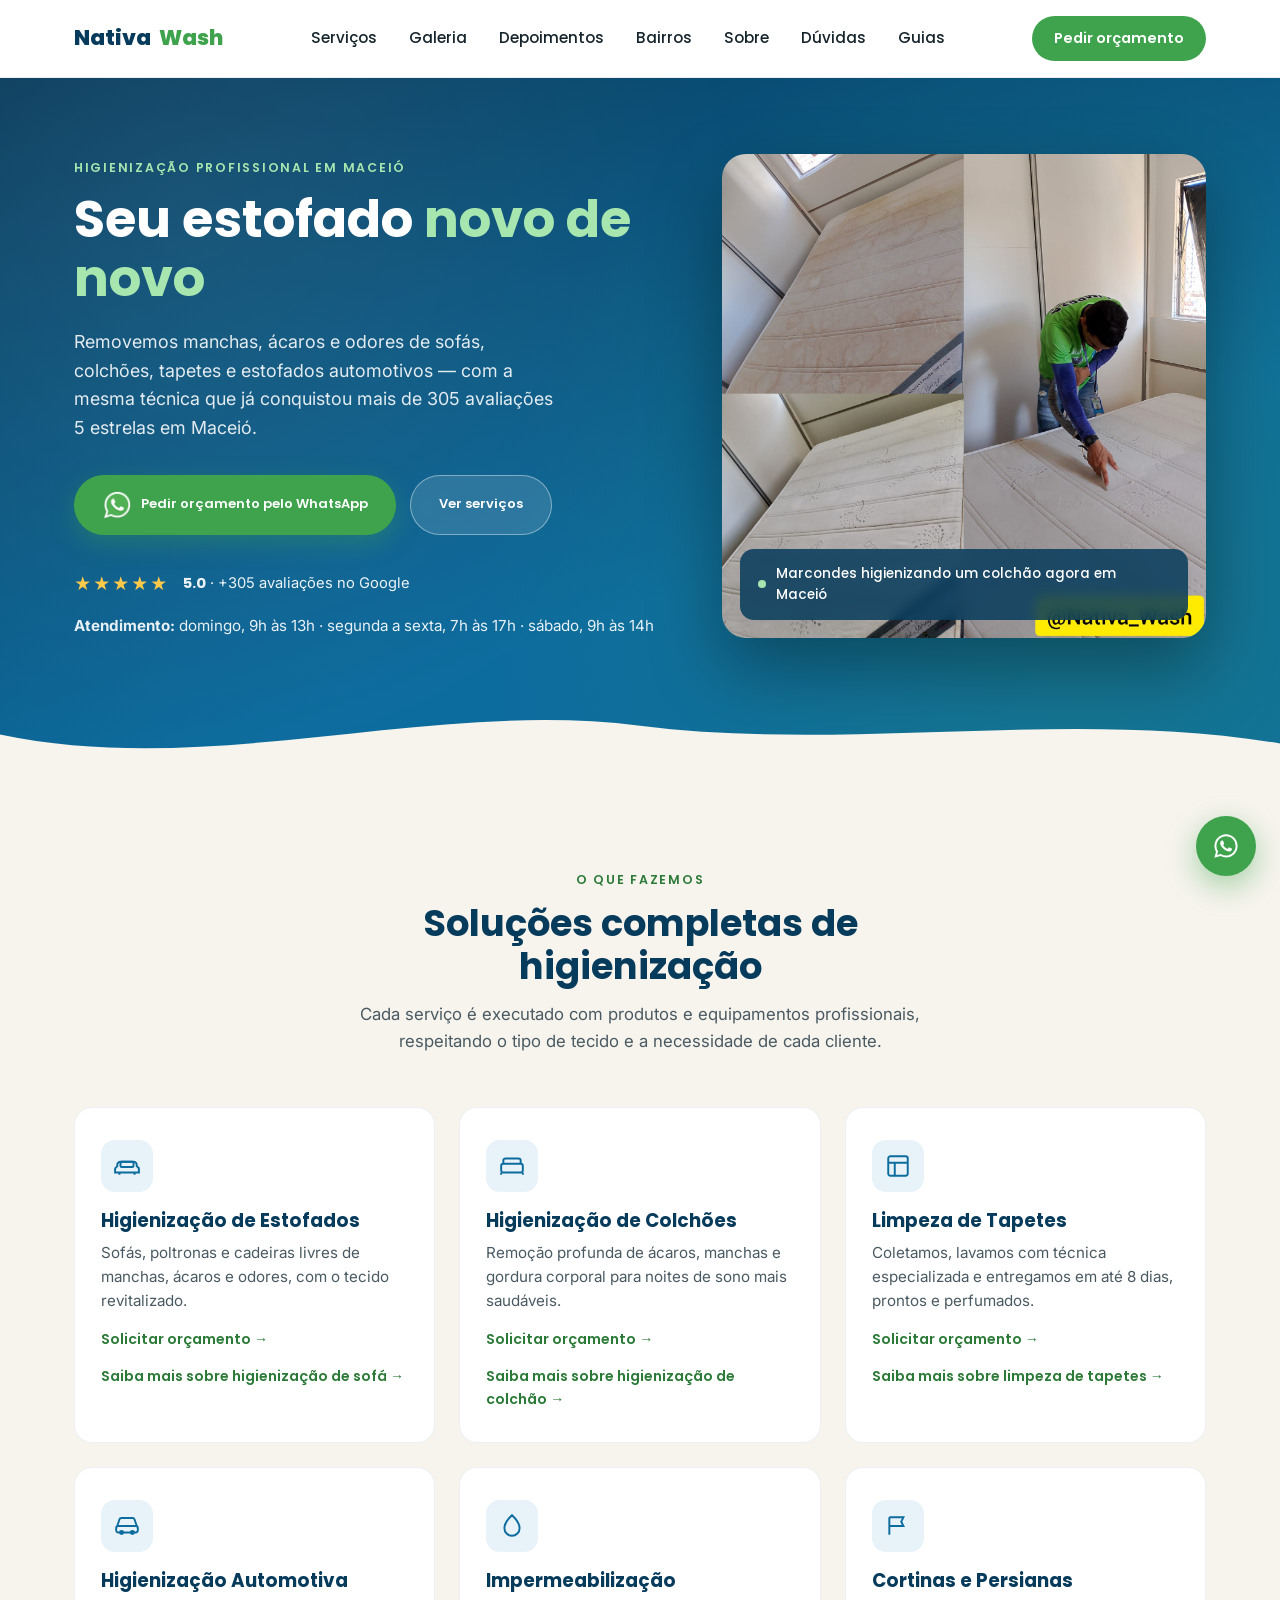
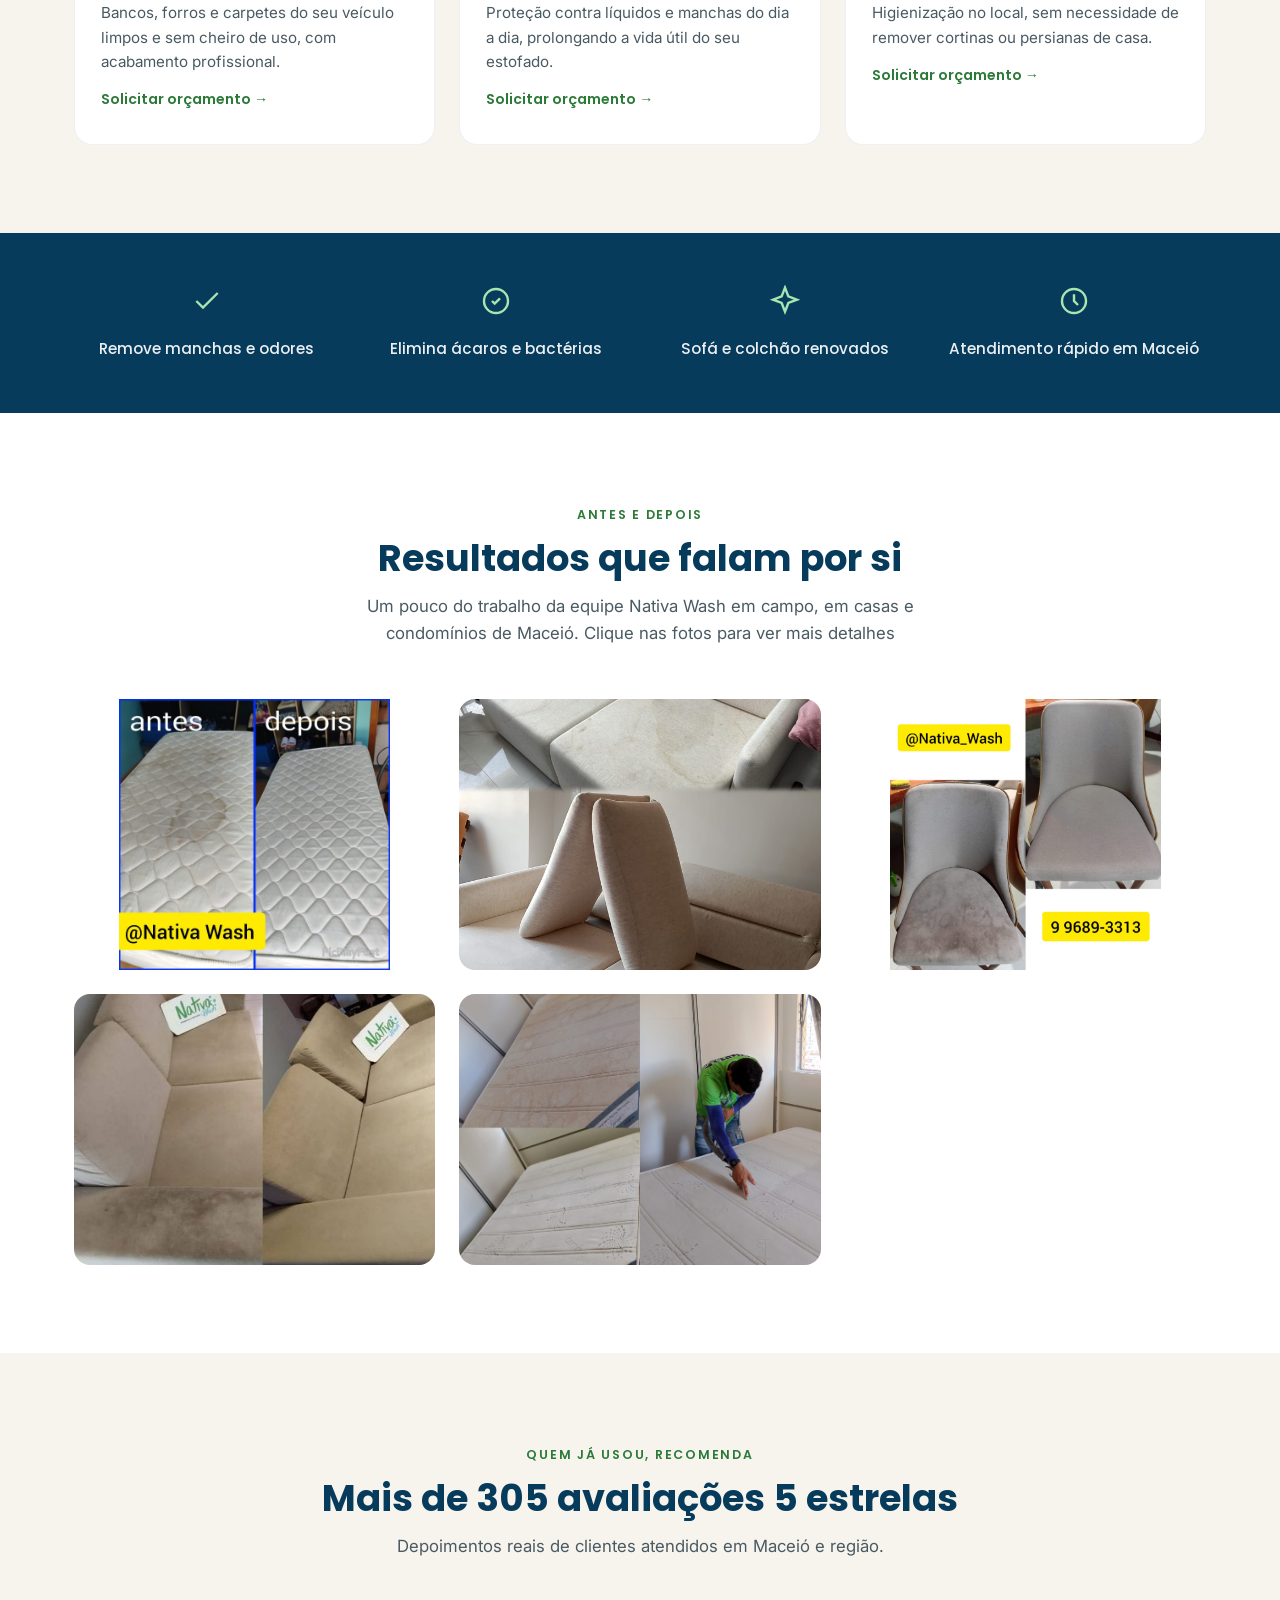
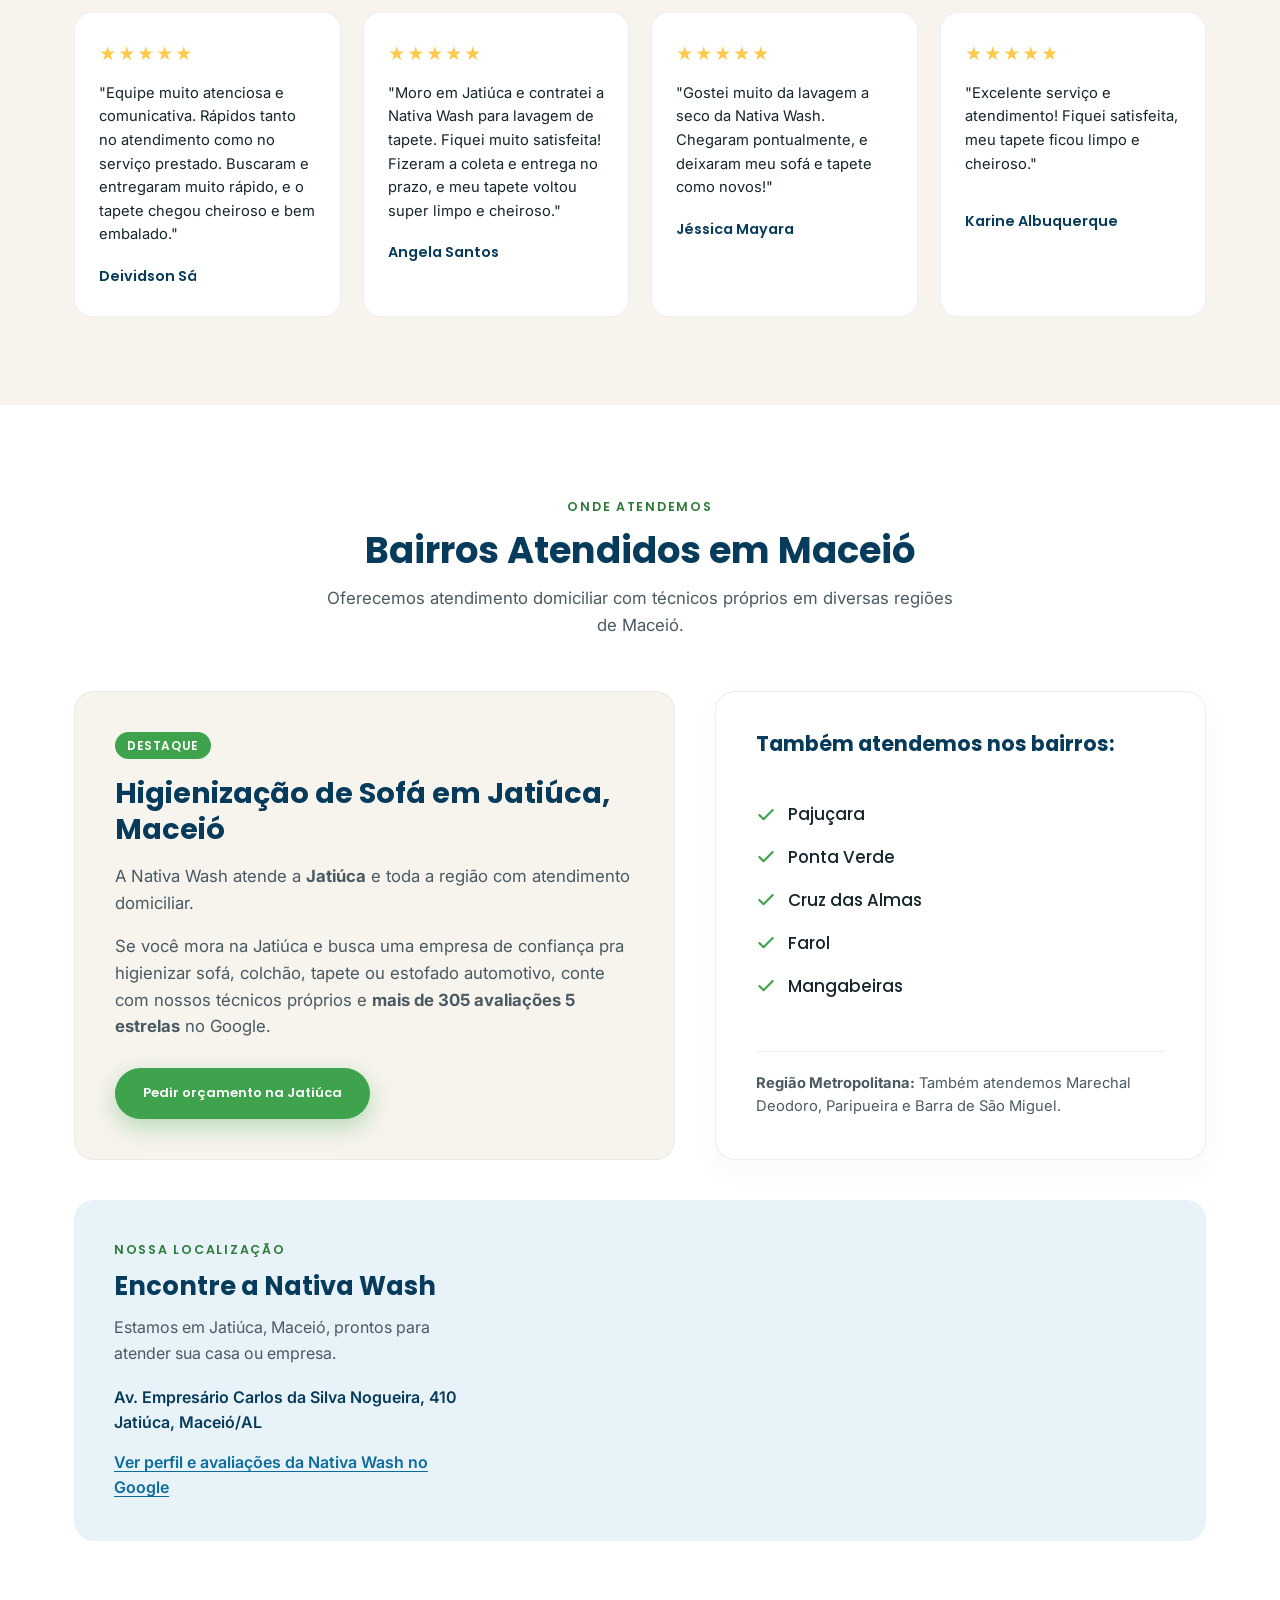
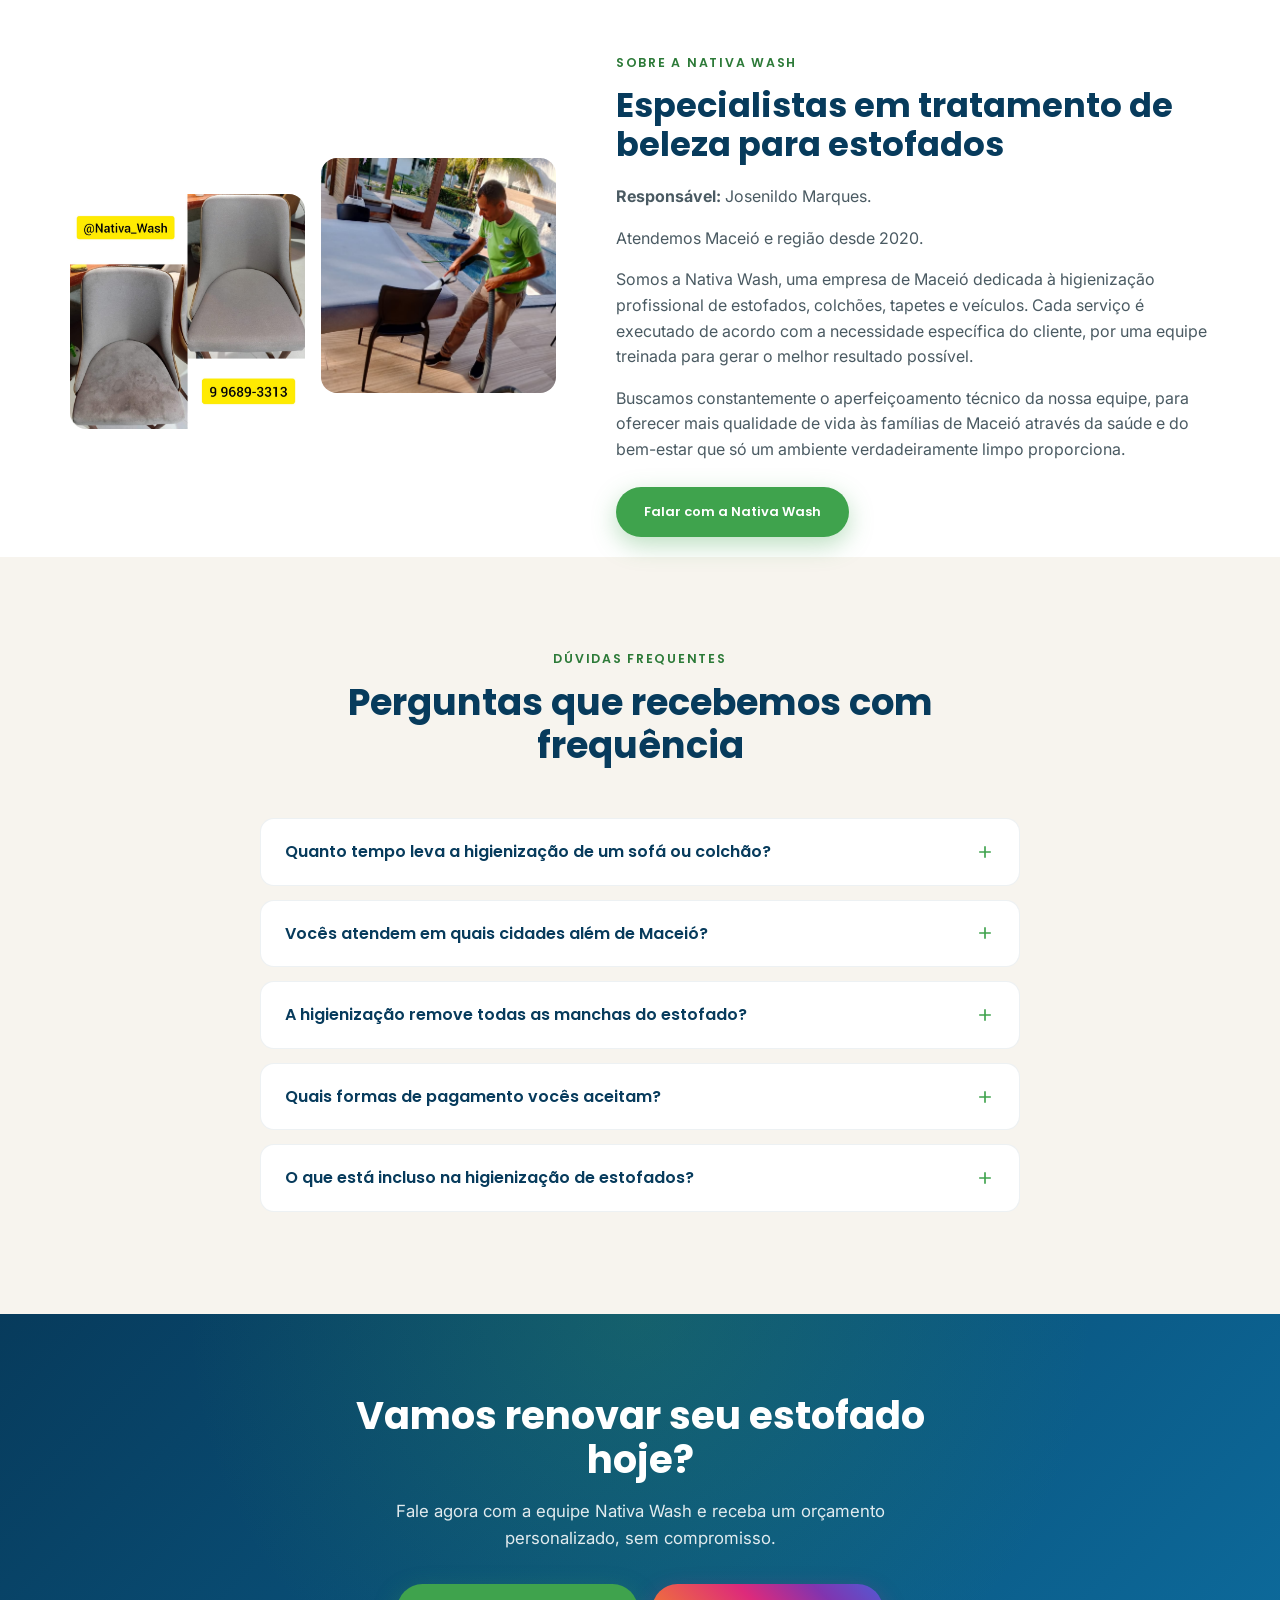
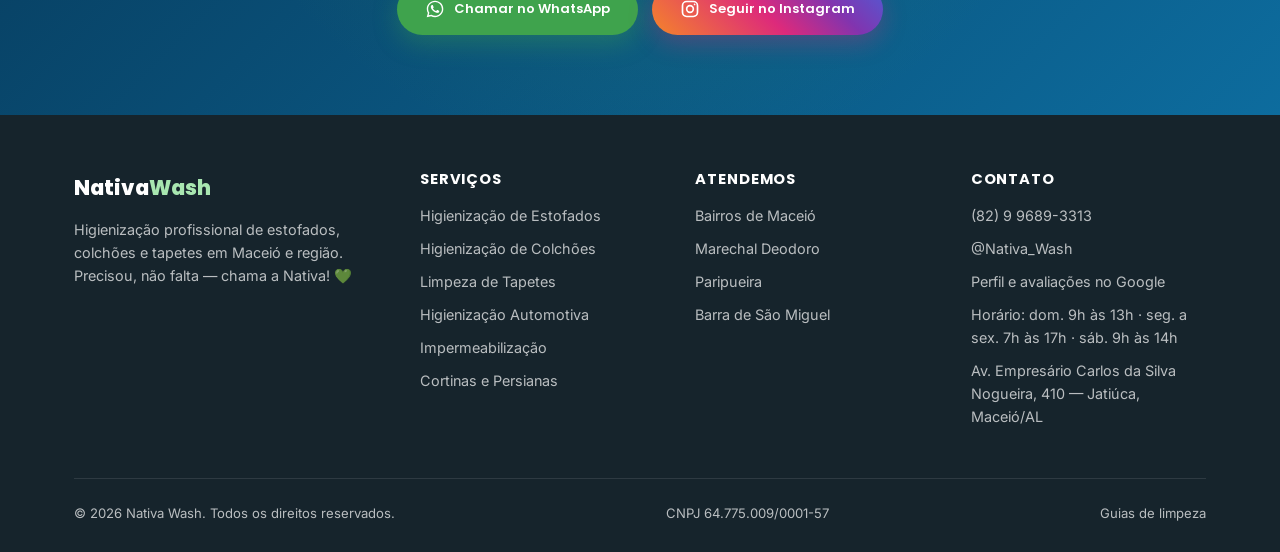
==== commit 7b89dcdc: "corrigi algumas informacoes" ====
--- a/index.html
+++ b/index.html
@@ -37,6 +37,7 @@
   "@type": "LocalBusiness",
   "@id": "https://nativa-wash.vercel.app/#negocio",
   "name": "Nativa Wash",
+  "foundingDate": "2020",
   "image": "https://nativa-wash.vercel.app/images/foto_homem_limpando.jpeg",
   "description": "Higienização profissional de sofás, colchões, tapetes, cortinas, estofados automotivos e impermeabilização em Maceió e região.",
   "url": "https://nativa-wash.vercel.app/",
@@ -458,6 +459,7 @@
     <span class="eyebrow">Sobre a Nativa Wash</span>
     <h2>Especialistas em tratamento de beleza para estofados</h2>
     <p><strong>Responsável:</strong> Josenildo Marques.</p>
+    <p>Atendemos Maceió e região desde 2020.</p>
     <p>Somos a Nativa Wash, uma empresa de Maceió dedicada à higienização profissional de estofados, colchões, tapetes e veículos. Cada serviço é executado de acordo com a necessidade específica do cliente, por uma equipe treinada para gerar o melhor resultado possível.</p>
     <p>Buscamos constantemente o aperfeiçoamento técnico da nossa equipe, para oferecer mais qualidade de vida às famílias de Maceió através da saúde e do bem-estar que só um ambiente verdadeiramente limpo proporciona.</p>
     <a href="https://wa.me/5582996893313" class="btn btn-primary" style="background:var(--green); margin-top:8px;">Falar com a Nativa Wash</a>
